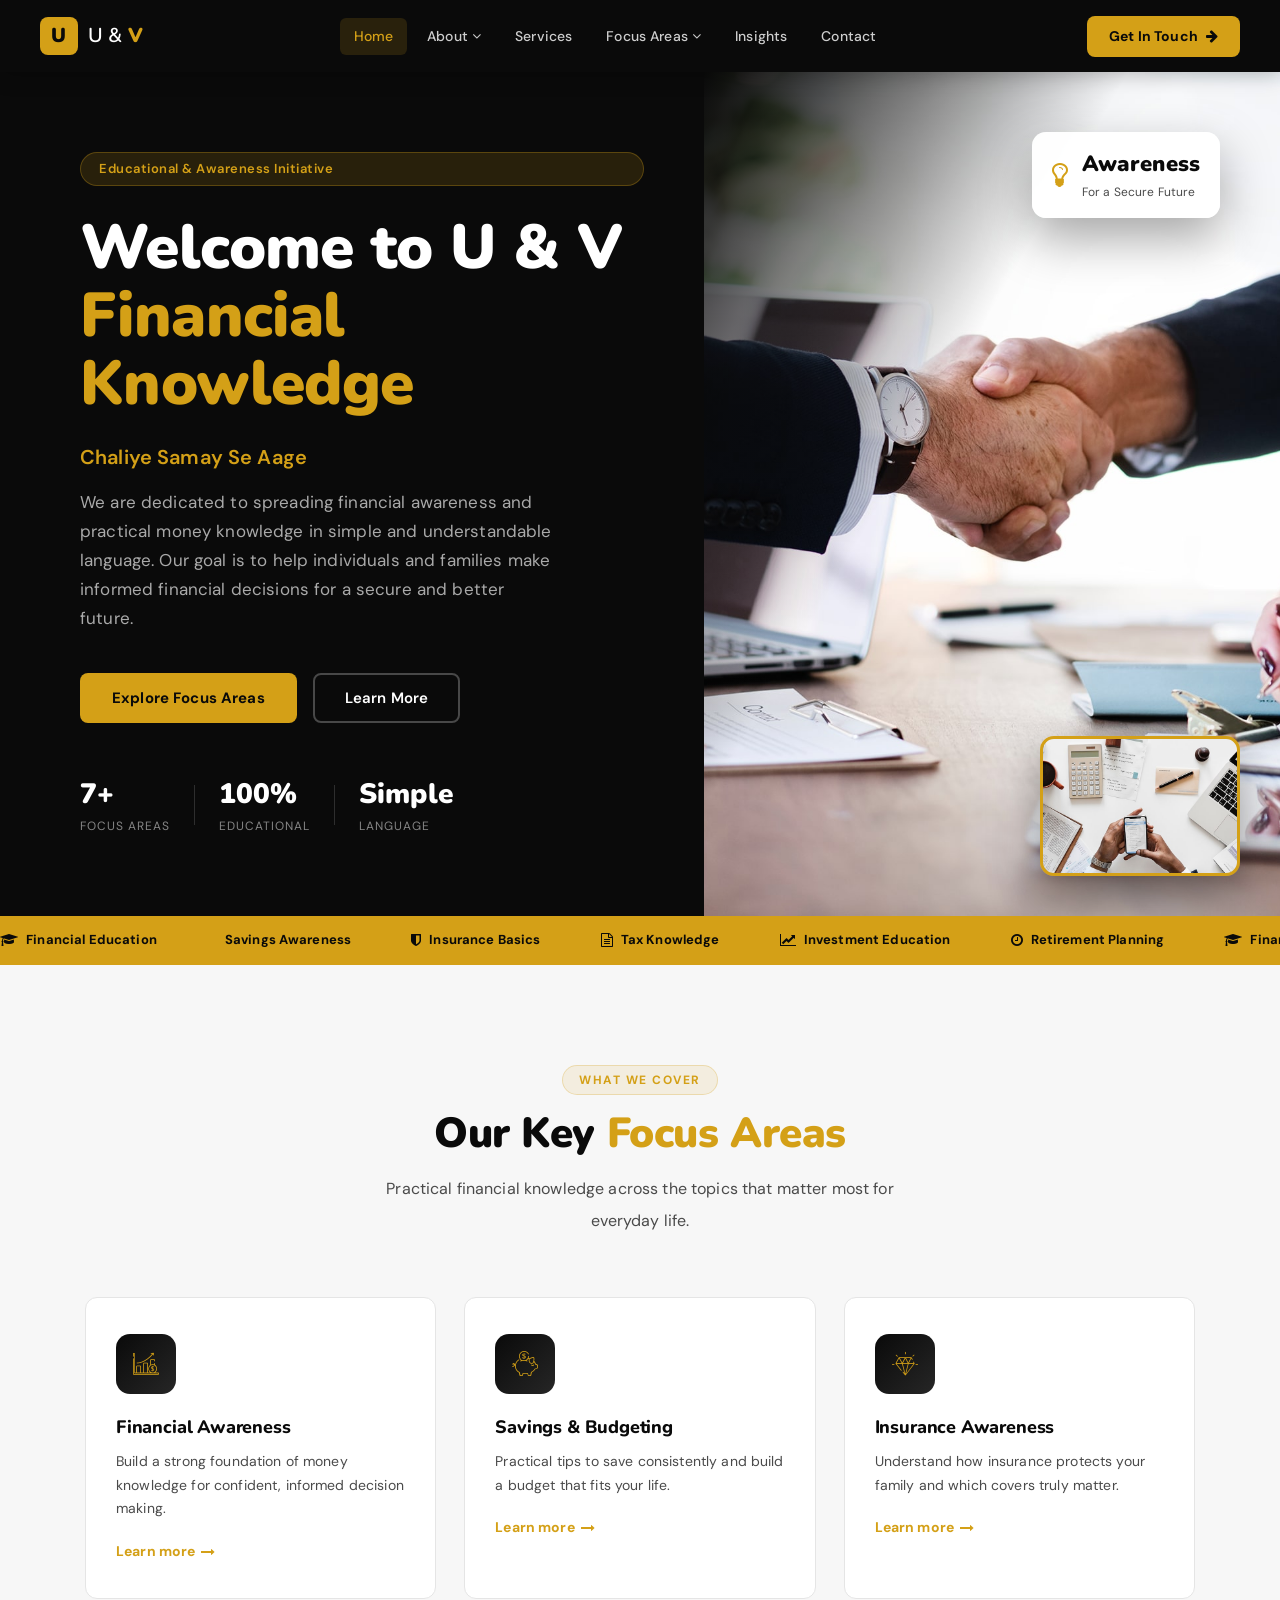
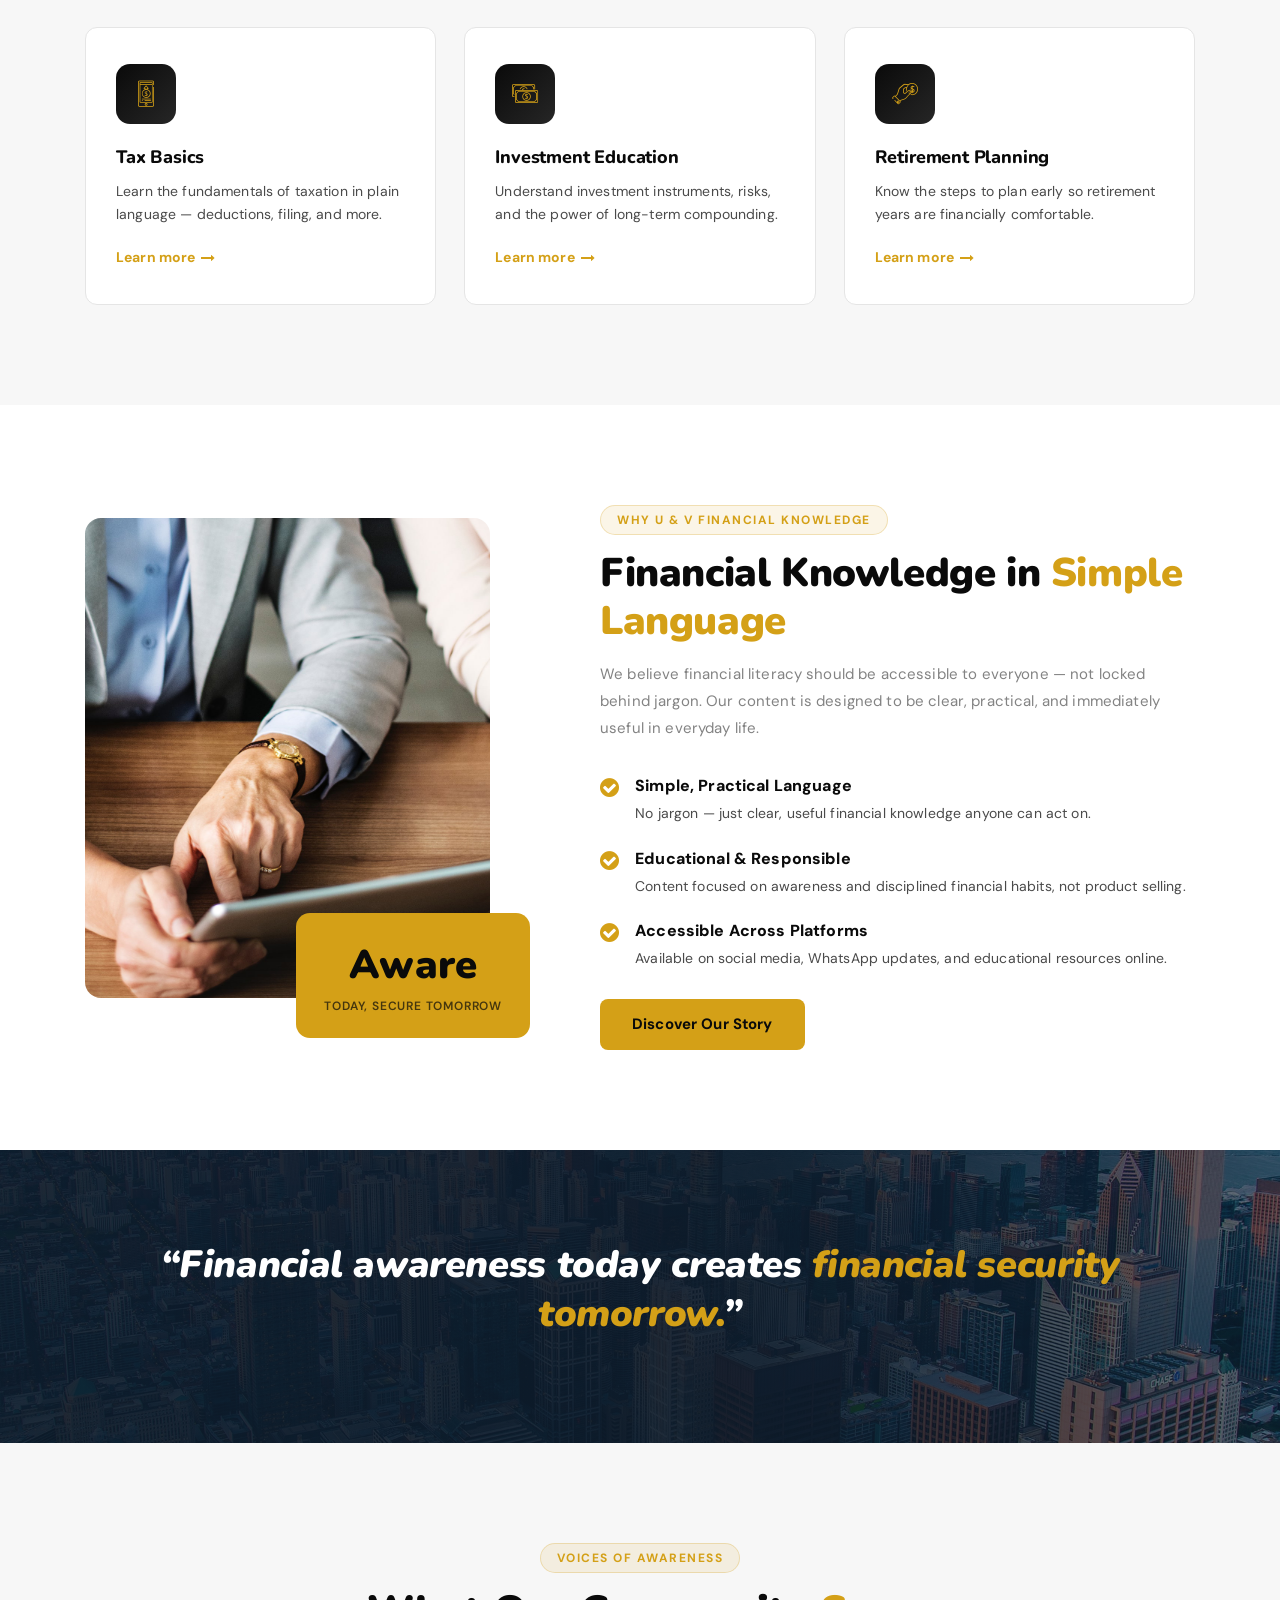
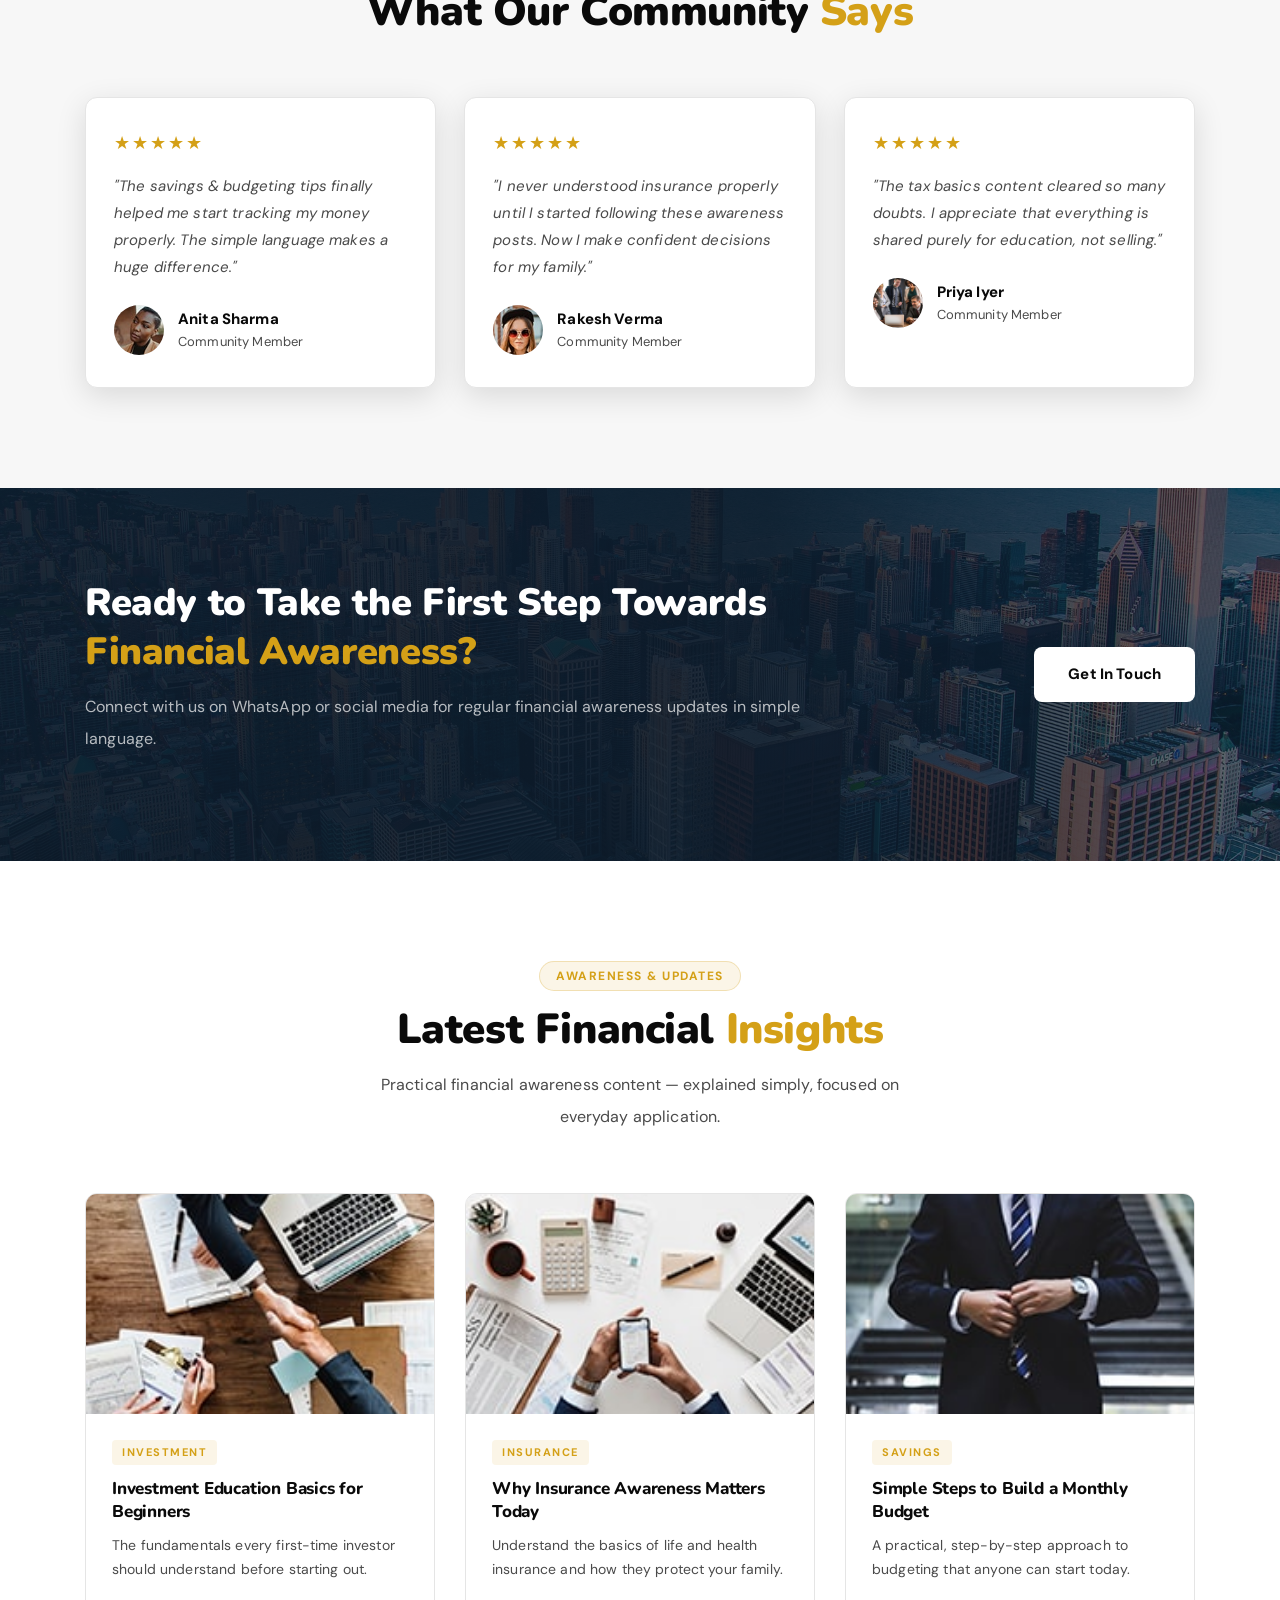
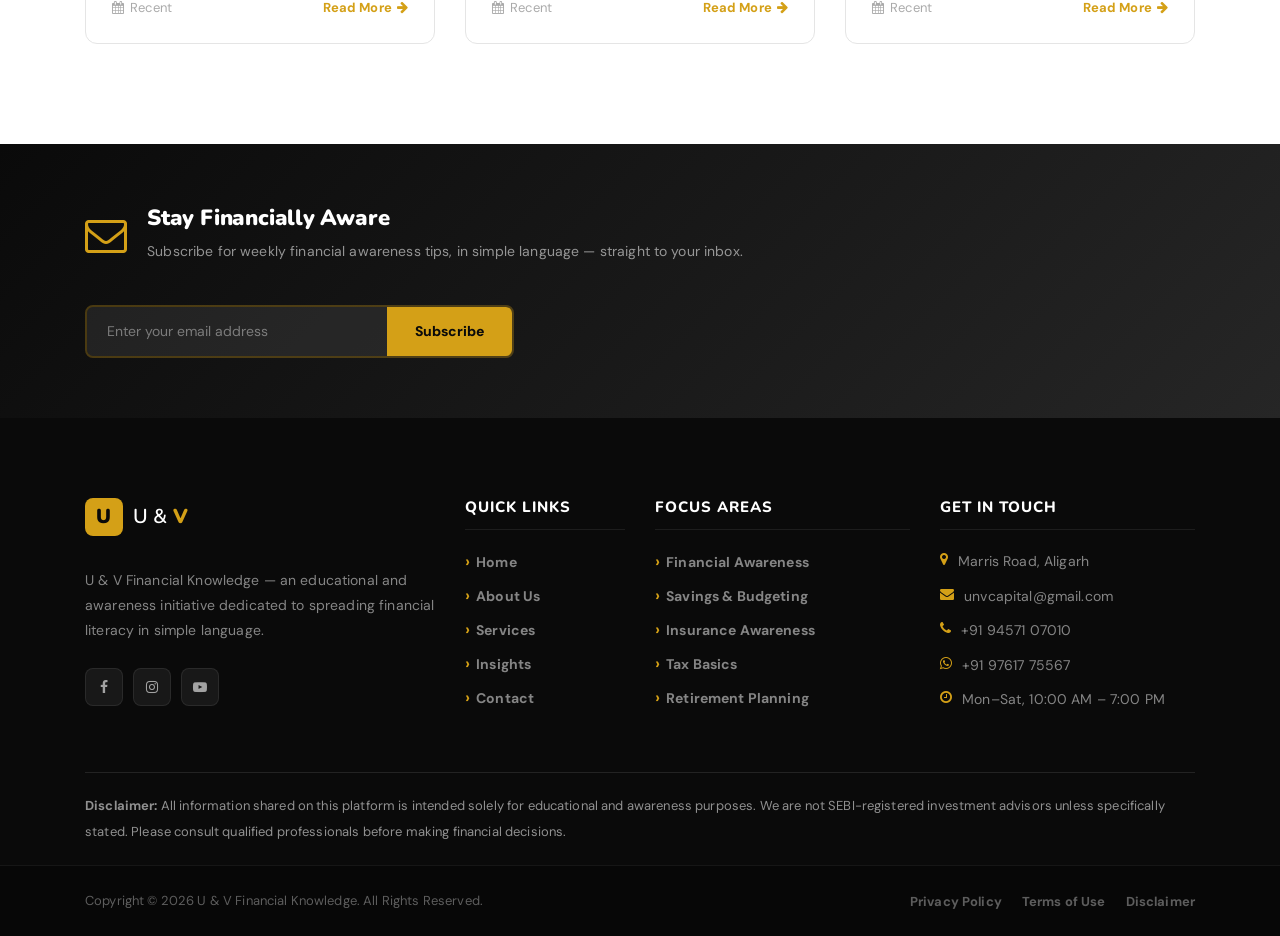
==== index.html @ a1ac702e "change by manish" ====
<!DOCTYPE html>
<html lang="en">
<head>
    <meta charset="UTF-8">
    <meta name="description" content="U & V Financial Knowledge - Spreading financial awareness and practical money knowledge in simple language.">
    <meta http-equiv="X-UA-Compatible" content="IE=edge">
    <meta name="viewport" content="width=device-width, initial-scale=1, shrink-to-fit=no">
    <title>Financial Awareness for Everyone - U &amp; V Financial Knowledge</title>
    <link rel="icon" href="vaultedge/img/core-img/favicon.ico">
    <link rel="stylesheet" href="vaultedge/style.css">
    <link rel="stylesheet" href="vaultedge/css/custom-override.css">
</head>
<body>
    <!-- Preloader -->
    <div class="preloader d-flex align-items-center justify-content-center">
        <div class="lds-ellipsis"><div></div><div></div><div></div><div></div></div>
    </div>

    <!-- ===== NAVBAR ===== -->
    <header class="ve-header" id="ve-sticky">
        <div class="container-fluid ve-nav-wrap">
            <div class="ve-logo">
                <a href="index.html">
                    <span class="ve-logo-icon">U</span>
                    <span class="ve-logo-text">U &amp; <strong>V</strong></span>
                </a>
            </div>
            <nav class="ve-nav">
                <ul>
                    <li><a href="index.html" class="active">Home</a></li>
                    <li class="has-drop">
                        <a href="about.html">About <i class="fa fa-angle-down"></i></a>
                        <ul class="ve-dropdown">
                            <li><a href="about.html">About Us</a></li>
                            <li><a href="services.html">Our Services</a></li>
                            <li><a href="elements.html">UI Elements</a></li>
                        </ul>
                    </li>
                    <li><a href="services.html">Services</a></li>
                    <li class="has-drop">
                        <a href="#">Focus Areas <i class="fa fa-angle-down"></i></a>
                        <ul class="ve-dropdown">
                            <li><a href="#">Savings &amp; Budgeting</a></li>
                            <li><a href="#">Insurance Awareness</a></li>
                            <li><a href="#">Tax Basics</a></li>
                            <li><a href="#">Investment Education</a></li>
                        </ul>
                    </li>
                    <li><a href="insights.html">Insights</a></li>
                    <li><a href="contact.html">Contact</a></li>
                </ul>
            </nav>
            <div class="ve-nav-cta">
                <a href="contact.html" class="ve-cta-btn">Get In Touch <i class="fa fa-arrow-right"></i></a>
            </div>
            <button class="ve-toggler" id="ve-toggle">
                <span></span><span></span><span></span>
            </button>
        </div>
        <div class="ve-mobile-menu" id="ve-mobile-menu">
            <ul>
                <li><a href="index.html">Home</a></li>
                <li><a href="about.html">About</a></li>
                <li><a href="services.html">Services</a></li>
                <li><a href="#">Focus Areas</a></li>
                <li><a href="insights.html">Insights</a></li>
                <li><a href="contact.html">Contact</a></li>
            </ul>
        </div>
    </header>

    <!-- ===== HERO ===== -->
    <section class="ve-hero">
        <div class="ve-hero-left">
            <span class="ve-hero-badge">Educational &amp; Awareness Initiative</span>
            <h1>Welcome to U &amp; V <span class="ve-highlight">Financial Knowledge</span></h1>
            <p style="font-size:20px;font-weight:600;color:var(--ve-gold);margin-bottom:14px;">Chaliye Samay Se Aage</p>
            <p>We are dedicated to spreading financial awareness and practical money knowledge in simple and understandable language. Our goal is to help individuals and families make informed financial decisions for a secure and better future.</p>
            <div class="ve-hero-btns">
                <a href="services.html" class="ve-btn-primary">Explore Focus Areas</a>
                <a href="about.html" class="ve-btn-ghost">Learn More</a>
            </div>
            <div class="ve-hero-stats">
                <div class="ve-stat"><strong>7+</strong><span>Focus Areas</span></div>
                <div class="ve-stat-divider"></div>
                <div class="ve-stat"><strong>100%</strong><span>Educational</span></div>
                <div class="ve-stat-divider"></div>
                <div class="ve-stat"><strong>Simple</strong><span>Language</span></div>
            </div>
        </div>
        <div class="ve-hero-right">
            <div class="ve-hero-img-main bg-img" style="background-image:url(vaultedge/img/bg-img/1.jpg);"></div>
            <div class="ve-hero-img-accent bg-img" style="background-image:url(vaultedge/img/bg-img/3.jpg);"></div>
            <div class="ve-float-card">
                <i class="fa fa-lightbulb-o"></i>
                <div><strong>Awareness</strong><span>For a Secure Future</span></div>
            </div>
        </div>
    </section>

    <!-- ===== TRUST BAR ===== -->
    <div class="ve-trust-bar">
        <div class="ve-trust-inner">
            <span><i class="fa fa-graduation-cap"></i> Financial Education</span>
            <span><i class="fa fa-piggy-bank"></i> Savings Awareness</span>
            <span><i class="fa fa-shield"></i> Insurance Basics</span>
            <span><i class="fa fa-file-text-o"></i> Tax Knowledge</span>
            <span><i class="fa fa-line-chart"></i> Investment Education</span>
            <span><i class="fa fa-clock-o"></i> Retirement Planning</span>
            <span><i class="fa fa-graduation-cap"></i> Financial Education</span>
            <span><i class="fa fa-piggy-bank"></i> Savings Awareness</span>
            <span><i class="fa fa-shield"></i> Insurance Basics</span>
            <span><i class="fa fa-file-text-o"></i> Tax Knowledge</span>
        </div>
    </div>

    <!-- ===== FOCUS AREAS ===== -->
    <section class="ve-section ve-services-section">
        <div class="container">
            <div class="ve-section-header text-center">
                <span class="ve-section-tag">What We Cover</span>
                <h2>Our Key <span>Focus Areas</span></h2>
                <p>Practical financial knowledge across the topics that matter most for everyday life.</p>
            </div>
            <div class="ve-services-grid">
                <div class="ve-service-card wow fadeInUp" data-wow-delay="100ms">
                    <div class="ve-service-icon"><i class="icon-profits"></i></div>
                    <h4>Financial Awareness</h4>
                    <p>Build a strong foundation of money knowledge for confident, informed decision making.</p>
                    <a href="services.html" class="ve-card-link">Learn more <i class="fa fa-long-arrow-right"></i></a>
                </div>
                <div class="ve-service-card wow fadeInUp" data-wow-delay="200ms">
                    <div class="ve-service-icon"><i class="icon-piggy-bank"></i></div>
                    <h4>Savings &amp; Budgeting</h4>
                    <p>Practical tips to save consistently and build a budget that fits your life.</p>
                    <a href="services.html" class="ve-card-link">Learn more <i class="fa fa-long-arrow-right"></i></a>
                </div>
                <div class="ve-service-card wow fadeInUp" data-wow-delay="300ms">
                    <div class="ve-service-icon"><i class="icon-diamond"></i></div>
                    <h4>Insurance Awareness</h4>
                    <p>Understand how insurance protects your family and which covers truly matter.</p>
                    <a href="services.html" class="ve-card-link">Learn more <i class="fa fa-long-arrow-right"></i></a>
                </div>
                <div class="ve-service-card wow fadeInUp" data-wow-delay="400ms">
                    <div class="ve-service-icon"><i class="icon-smartphone-1"></i></div>
                    <h4>Tax Basics</h4>
                    <p>Learn the fundamentals of taxation in plain language &mdash; deductions, filing, and more.</p>
                    <a href="services.html" class="ve-card-link">Learn more <i class="fa fa-long-arrow-right"></i></a>
                </div>
                <div class="ve-service-card wow fadeInUp" data-wow-delay="500ms">
                    <div class="ve-service-icon"><i class="icon-money-1"></i></div>
                    <h4>Investment Education</h4>
                    <p>Understand investment instruments, risks, and the power of long-term compounding.</p>
                    <a href="services.html" class="ve-card-link">Learn more <i class="fa fa-long-arrow-right"></i></a>
                </div>
                <div class="ve-service-card wow fadeInUp" data-wow-delay="600ms">
                    <div class="ve-service-icon"><i class="icon-coin"></i></div>
                    <h4>Retirement Planning</h4>
                    <p>Know the steps to plan early so retirement years are financially comfortable.</p>
                    <a href="services.html" class="ve-card-link">Learn more <i class="fa fa-long-arrow-right"></i></a>
                </div>
            </div>
        </div>
    </section>

    <!-- ===== WHY US ===== -->
    <section class="ve-section ve-whyus-section">
        <div class="container">
            <div class="row align-items-center">
                <div class="col-12 col-lg-5">
                    <div class="ve-whyus-img-wrap wow fadeInLeft" data-wow-delay="100ms">
                        <div class="ve-whyus-img-main bg-img" style="background-image:url(vaultedge/img/bg-img/5.jpg);"></div>
                        <div class="ve-whyus-badge">
                            <strong>Aware</strong>
                            <span>Today, Secure Tomorrow</span>
                        </div>
                    </div>
                </div>
                <div class="col-12 col-lg-7 wow fadeInRight" data-wow-delay="200ms">
                    <div class="ve-whyus-content">
                        <span class="ve-section-tag">Why U &amp; V Financial Knowledge</span>
                        <h2>Financial Knowledge in <span>Simple Language</span></h2>
                        <p>We believe financial literacy should be accessible to everyone &mdash; not locked behind jargon. Our content is designed to be clear, practical, and immediately useful in everyday life.</p>
                        <div class="ve-checklist">
                            <div class="ve-check-item">
                                <i class="fa fa-check-circle"></i>
                                <div><strong>Simple, Practical Language</strong><p>No jargon &mdash; just clear, useful financial knowledge anyone can act on.</p></div>
                            </div>
                            <div class="ve-check-item">
                                <i class="fa fa-check-circle"></i>
                                <div><strong>Educational &amp; Responsible</strong><p>Content focused on awareness and disciplined financial habits, not product selling.</p></div>
                            </div>
                            <div class="ve-check-item">
                                <i class="fa fa-check-circle"></i>
                                <div><strong>Accessible Across Platforms</strong><p>Available on social media, WhatsApp updates, and educational resources online.</p></div>
                            </div>
                        </div>
                        <a href="about.html" class="ve-btn-primary mt-30">Discover Our Story</a>
                    </div>
                </div>
            </div>
        </div>
    </section>

    <!-- ===== QUOTE ===== -->
    <section class="ve-cta-banner bg-img" style="background-image:url(vaultedge/img/bg-img/6.jpg);">
        <div class="ve-cta-overlay"></div>
        <div class="container ve-cta-content">
            <div class="row align-items-center">
                <div class="col-12 text-center">
                    <h2 style="font-style:italic;">&ldquo;Financial awareness today creates <span>financial security tomorrow.</span>&rdquo;</h2>
                </div>
            </div>
        </div>
    </section>

    <!-- ===== TESTIMONIALS / VOICES ===== -->
    <section class="ve-section ve-testimonials-section">
        <div class="container">
            <div class="ve-section-header text-center">
                <span class="ve-section-tag">Voices of Awareness</span>
                <h2>What Our Community <span>Says</span></h2>
            </div>
            <div class="ve-testi-grid">
                <div class="ve-testi-card wow fadeInUp" data-wow-delay="100ms">
                    <div class="ve-testi-stars">&#9733;&#9733;&#9733;&#9733;&#9733;</div>
                    <p>"The savings &amp; budgeting tips finally helped me start tracking my money properly. The simple language makes a huge difference."</p>
                    <div class="ve-testi-author">
                        <div class="ve-testi-avatar bg-img" style="background-image:url(vaultedge/img/bg-img/32.jpg);"></div>
                        <div><strong>Anita Sharma</strong><span>Community Member</span></div>
                    </div>
                </div>
                <div class="ve-testi-card wow fadeInUp" data-wow-delay="250ms">
                    <div class="ve-testi-stars">&#9733;&#9733;&#9733;&#9733;&#9733;</div>
                    <p>"I never understood insurance properly until I started following these awareness posts. Now I make confident decisions for my family."</p>
                    <div class="ve-testi-author">
                        <div class="ve-testi-avatar bg-img" style="background-image:url(vaultedge/img/bg-img/33.jpg);"></div>
                        <div><strong>Rakesh Verma</strong><span>Community Member</span></div>
                    </div>
                </div>
                <div class="ve-testi-card wow fadeInUp" data-wow-delay="400ms">
                    <div class="ve-testi-stars">&#9733;&#9733;&#9733;&#9733;&#9733;</div>
                    <p>"The tax basics content cleared so many doubts. I appreciate that everything is shared purely for education, not selling."</p>
                    <div class="ve-testi-author">
                        <div class="ve-testi-avatar bg-img" style="background-image:url(vaultedge/img/bg-img/14.jpg);"></div>
                        <div><strong>Priya Iyer</strong><span>Community Member</span></div>
                    </div>
                </div>
            </div>
        </div>
    </section>

    <!-- ===== CTA BANNER ===== -->
    <section class="ve-cta-banner bg-img" style="background-image:url(vaultedge/img/bg-img/6.jpg);">
        <div class="ve-cta-overlay"></div>
        <div class="container ve-cta-content">
            <div class="row align-items-center">
                <div class="col-12 col-lg-8">
                    <h2>Ready to Take the First Step Towards <span>Financial Awareness?</span></h2>
                    <p>Connect with us on WhatsApp or social media for regular financial awareness updates in simple language.</p>
                </div>
                <div class="col-12 col-lg-4 text-lg-right">
                    <a href="contact.html" class="ve-btn-white">Get In Touch</a>
                </div>
            </div>
        </div>
    </section>

    <!-- ===== LATEST INSIGHTS ===== -->
    <section class="ve-section ve-insights-section">
        <div class="container">
            <div class="ve-section-header text-center">
                <span class="ve-section-tag">Awareness &amp; Updates</span>
                <h2>Latest Financial <span>Insights</span></h2>
                <p>Practical financial awareness content &mdash; explained simply, focused on everyday application.</p>
            </div>
            <div class="row">
                <div class="col-12 col-md-4 wow fadeInUp" data-wow-delay="100ms">
                    <div class="ve-insight-card">
                        <div class="ve-insight-img bg-img" style="background-image:url(vaultedge/img/bg-img/10.jpg);"></div>
                        <div class="ve-insight-body">
                            <span class="ve-insight-cat">Investment</span>
                            <h5><a href="post.html">Investment Education Basics for Beginners</a></h5>
                            <p>The fundamentals every first-time investor should understand before starting out.</p>
                            <div class="ve-insight-meta">
                                <span><i class="fa fa-calendar"></i> Recent</span>
                                <a href="post.html">Read More <i class="fa fa-arrow-right"></i></a>
                            </div>
                        </div>
                    </div>
                </div>
                <div class="col-12 col-md-4 wow fadeInUp" data-wow-delay="250ms">
                    <div class="ve-insight-card">
                        <div class="ve-insight-img bg-img" style="background-image:url(vaultedge/img/bg-img/11.jpg);"></div>
                        <div class="ve-insight-body">
                            <span class="ve-insight-cat">Insurance</span>
                            <h5><a href="post.html">Why Insurance Awareness Matters Today</a></h5>
                            <p>Understand the basics of life and health insurance and how they protect your family.</p>
                            <div class="ve-insight-meta">
                                <span><i class="fa fa-calendar"></i> Recent</span>
                                <a href="post.html">Read More <i class="fa fa-arrow-right"></i></a>
                            </div>
                        </div>
                    </div>
                </div>
                <div class="col-12 col-md-4 wow fadeInUp" data-wow-delay="400ms">
                    <div class="ve-insight-card">
                        <div class="ve-insight-img bg-img" style="background-image:url(vaultedge/img/bg-img/12.jpg);"></div>
                        <div class="ve-insight-body">
                            <span class="ve-insight-cat">Savings</span>
                            <h5><a href="post.html">Simple Steps to Build a Monthly Budget</a></h5>
                            <p>A practical, step-by-step approach to budgeting that anyone can start today.</p>
                            <div class="ve-insight-meta">
                                <span><i class="fa fa-calendar"></i> Recent</span>
                                <a href="post.html">Read More <i class="fa fa-arrow-right"></i></a>
                            </div>
                        </div>
                    </div>
                </div>
            </div>
        </div>
    </section>

    <!-- ===== NEWSLETTER ===== -->
    <section class="ve-newsletter-section">
        <div class="container">
            <div class="ve-newsletter-wrap">
                <div class="ve-nl-left">
                    <i class="fa fa-envelope-o"></i>
                    <div>
                        <h3>Stay Financially Aware</h3>
                        <p>Subscribe for weekly financial awareness tips, in simple language &mdash; straight to your inbox.</p>
                    </div>
                </div>
                <div class="ve-nl-right">
                    <form class="ve-nl-form" action="#" method="post">
                        <input type="email" placeholder="Enter your email address" required>
                        <button type="submit">Subscribe</button>
                    </form>
                </div>
            </div>
        </div>
    </section>

    <!-- ===== FOOTER ===== -->
    <footer class="ve-footer">
        <div class="container">
            <div class="row">
                <div class="col-12 col-sm-6 col-lg-4 mb-50">
                    <div class="ve-footer-brand">
                        <a href="index.html" class="ve-footer-logo">
                            <span class="ve-logo-icon">U</span>
                            <span class="ve-logo-text">U &amp; <strong>V</strong></span>
                        </a>
                        <p>U &amp; V Financial Knowledge &mdash; an educational and awareness initiative dedicated to spreading financial literacy in simple language.</p>
                        <div class="ve-social">
                            <a href="#"><i class="fa fa-facebook"></i></a>
                            <a href="#"><i class="fa fa-instagram"></i></a>
                            <a href="#"><i class="fa fa-youtube-play"></i></a>
                        </div>
                    </div>
                </div>
                <div class="col-12 col-sm-6 col-lg-2 mb-50">
                    <h5 class="ve-footer-title">Quick Links</h5>
                    <ul class="ve-footer-links">
                        <li><a href="index.html">Home</a></li>
                        <li><a href="about.html">About Us</a></li>
                        <li><a href="services.html">Services</a></li>
                        <li><a href="insights.html">Insights</a></li>
                        <li><a href="contact.html">Contact</a></li>
                    </ul>
                </div>
                <div class="col-12 col-sm-6 col-lg-3 mb-50">
                    <h5 class="ve-footer-title">Focus Areas</h5>
                    <ul class="ve-footer-links">
                        <li><a href="#">Financial Awareness</a></li>
                        <li><a href="#">Savings &amp; Budgeting</a></li>
                        <li><a href="#">Insurance Awareness</a></li>
                        <li><a href="#">Tax Basics</a></li>
                        <li><a href="#">Retirement Planning</a></li>
                    </ul>
                </div>
                <div class="col-12 col-sm-6 col-lg-3 mb-50">
                    <h5 class="ve-footer-title">Get In Touch</h5>
                    <ul class="ve-footer-contact">
                        <li><i class="fa fa-map-marker"></i> Marris Road, Aligarh</li>
                        <li><i class="fa fa-envelope"></i> unvcapital@gmail.com</li>
                        <li><i class="fa fa-phone"></i> +91 94571 07010</li>
                        <li><i class="fa fa-whatsapp"></i> +91 97617 75567</li>
                        <li><i class="fa fa-clock-o"></i> Mon&ndash;Sat, 10:00 AM &ndash; 7:00 PM</li>
                    </ul>
                </div>
            </div>
            <div class="row">
                <div class="col-12">
                    <p style="font-size:13px;color:rgba(255,255,255,0.55);border-top:1px solid rgba(255,255,255,0.1);padding-top:20px;margin-bottom:0;">
                        <strong>Disclaimer:</strong> All information shared on this platform is intended solely for educational and awareness purposes. We are not SEBI-registered investment advisors unless specifically stated. Please consult qualified professionals before making financial decisions.
                    </p>
                </div>
            </div>
        </div>
        <div class="ve-footer-bottom">
            <div class="container">
                <div class="ve-footer-bottom-inner">
                    <p>Copyright &copy; 2026 U &amp; V Financial Knowledge. All Rights Reserved.</p>
                    <ul>
                        <li><a href="#">Privacy Policy</a></li>
                        <li><a href="#">Terms of Use</a></li>
                        <li><a href="#">Disclaimer</a></li>
                    </ul>
                </div>
            </div>
        </div>
    </footer>

    <script src="vaultedge/js/jquery/jquery-2.2.4.min.js"></script>
    <script src="vaultedge/js/bootstrap/popper.min.js"></script>
    <script src="vaultedge/js/bootstrap/bootstrap.min.js"></script>
    <script src="vaultedge/js/plugins/plugins.js"></script>
    <script src="vaultedge/js/active.js"></script>
    <script src="vaultedge/js/vaultedge.js"></script>
</body>
</html>
---- vaultedge/style.css ----
/* [Core Stylesheet - 1.0] */
/* :: 1.0 Import Fonts */
@import url("https://fonts.googleapis.com/css2?family=Raleway:wght@300;400;500;600;700&family=Source+Sans+3:wght@300;400;600;700&display=swap");
/* :: 2.0 Import All CSS */
@import url(css/bootstrap.min.css);
@import url(css/classy-nav.css);
@import url(css/owl.carousel.min.css);
@import url(css/animate.css);
@import url(css/font-awesome.min.css);
@import url(css/credit-icon.css);
/* :: 3.0 Base CSS */
* {
  margin: 0;
  padding: 0; }

body {
  font-family: "Source Sans 3", sans-serif;
  font-size: 14px; }

h1,
h2,
h3,
h4,
h5,
h6 {
  font-family: "Raleway", sans-serif;
  color: #000000;
  line-height: 1.3;
  font-weight: 700; }

p {
  color: #838383;
  font-size: 15px;
  line-height: 2;
  font-weight: 400; }

a,
a:hover,
a:focus {
  -webkit-transition-duration: 500ms;
  transition-duration: 500ms;
  text-decoration: none;
  outline: 0 solid transparent;
  color: #000000;
  font-weight: 700;
  font-size: 16px; }

ul,
ol {
  margin: 0; }
  ul li,
  ol li {
    list-style: none; }

img {
  height: auto;
  max-width: 100%; }

/* :: 3.1.0 Spacing */
.mt-15 {
  margin-top: 15px !important; }

.mt-30 {
  margin-top: 30px !important; }

.mt-50 {
  margin-top: 50px !important; }

.mt-70 {
  margin-top: 70px !important; }

.mt-100 {
  margin-top: 100px !important; }

.mb-15 {
  margin-bottom: 15px !important; }

.mb-30 {
  margin-bottom: 30px !important; }

.mb-50 {
  margin-bottom: 50px !important; }

.mb-70 {
  margin-bottom: 70px !important; }

.mb-100 {
  margin-bottom: 100px !important; }

.ml-15 {
  margin-left: 15px !important; }

.ml-30 {
  margin-left: 30px !important; }

.ml-50 {
  margin-left: 50px !important; }

.mr-15 {
  margin-right: 15px !important; }

.mr-30 {
  margin-right: 30px !important; }

.mr-50 {
  margin-right: 50px !important; }

/* :: 3.2.0 Height */
.height-400 {
  height: 400px !important; }

.height-500 {
  height: 500px !important; }

.height-600 {
  height: 600px !important; }

.height-700 {
  height: 700px !important; }

.height-800 {
  height: 800px !important; }

/* :: 3.3.0 Section Padding */
.section-padding-100 {
  padding-top: 100px;
  padding-bottom: 100px; }

.section-padding-100-0 {
  padding-top: 100px;
  padding-bottom: 0; }

.section-padding-0-100 {
  padding-top: 0;
  padding-bottom: 100px; }

.section-padding-100-70 {
  padding-top: 100px;
  padding-bottom: 70px; }

/* :: 3.4.0 Preloader */
.preloader {
  background-color: #1b3a6b;
  width: 100%;
  height: 100%;
  position: fixed;
  top: 0;
  left: 0;
  right: 0;
  z-index: 99999; }
  .preloader .lds-ellipsis {
    display: inline-block;
    position: relative;
    width: 64px;
    height: 64px; }
    .preloader .lds-ellipsis div {
      position: absolute;
      top: 27px;
      width: 11px;
      height: 11px;
      border-radius: 50%;
      background: #0e9c7f;
      animation-timing-function: cubic-bezier(0, 1, 1, 0); }
      .preloader .lds-ellipsis div:nth-child(1) {
        left: 6px;
        -webkit-animation: lds-ellipsis1 0.6s infinite;
        animation: lds-ellipsis1 0.6s infinite; }
      .preloader .lds-ellipsis div:nth-child(2) {
        left: 6px;
        -webkit-animation: lds-ellipsis2 0.6s infinite;
        animation: lds-ellipsis2 0.6s infinite; }
      .preloader .lds-ellipsis div:nth-child(3) {
        left: 26px;
        -webkit-animation: lds-ellipsis2 0.6s infinite;
        animation: lds-ellipsis2 0.6s infinite; }
      .preloader .lds-ellipsis div:nth-child(4) {
        left: 45px;
        -webkit-animation: lds-ellipsis3 0.6s infinite;
        animation: lds-ellipsis3 0.6s infinite; }

@-webkit-keyframes lds-ellipsis1 {
  0% {
    -webkit-transform: scale(0);
    transform: scale(0); }
  100% {
    -webkit-transform: scale(1);
    transform: scale(1); } }
@keyframes lds-ellipsis1 {
  0% {
    -webkit-transform: scale(0);
    transform: scale(0); }
  100% {
    -webkit-transform: scale(1);
    transform: scale(1); } }
@-webkit-keyframes lds-ellipsis3 {
  0% {
    -webkit-transform: scale(1);
    transform: scale(1); }
  100% {
    -webkit-transform: scale(0);
    transform: scale(0); } }
@keyframes lds-ellipsis3 {
  0% {
    -webkit-transform: scale(1);
    transform: scale(1); }
  100% {
    -webkit-transform: scale(0);
    transform: scale(0); } }
@-webkit-keyframes lds-ellipsis2 {
  0% {
    -webkit-transform: translate(0, 0);
    transform: translate(0, 0); }
  100% {
    -webkit-transform: translate(19px, 0);
    transform: translate(19px, 0); } }
@keyframes lds-ellipsis2 {
  0% {
    -webkit-transform: translate(0, 0);
    transform: translate(0, 0); }
  100% {
    -webkit-transform: translate(19px, 0);
    transform: translate(19px, 0); } }
/* :: 3.5.0 Miscellaneous */
.jarallax {
  position: relative;
  z-index: 0; }

.jarallax > .jarallax-img {
  position: absolute;
  object-fit: cover;
  font-family: 'object-fit: cover;';
  top: 0;
  left: 0;
  width: 100%;
  height: 100%;
  z-index: -1; }

.section-heading {
  position: relative;
  z-index: 1;
  margin-bottom: 30px; }
  .section-heading .line {
    width: 25px;
    height: 5px;
    border-radius: 3px;
    background-color: #0e9c7f;
    margin-bottom: 20px; }
  .section-heading p {
    font-size: 12px;
    margin-bottom: 0;
    letter-spacing: 2px;
    color: #a5a5a5;
    text-transform: uppercase; }
  .section-heading h2 {
    font-size: 36px;
    color: #212121;
    font-weight: 700;
    margin-bottom: 0; }
    @media only screen and (min-width: 992px) and (max-width: 1199px) {
      .section-heading h2 {
        font-size: 28px; } }
    @media only screen and (min-width: 768px) and (max-width: 991px) {
      .section-heading h2 {
        font-size: 24px; } }
    @media only screen and (max-width: 767px) {
      .section-heading h2 {
        font-size: 24px; } }
  .section-heading.white .line {
    background-color: #ffffff; }
  .section-heading.white p,
  .section-heading.white h2 {
    color: #ffffff; }
  .section-heading.text-center .line {
    margin-left: auto;
    margin-right: auto; }

.box-shadow {
  position: relative;
  z-index: 1; }
  .box-shadow:hover {
    box-shadow: 0 0 24px rgba(0, 0, 0, 0.2); }

.tooltip-inner {
  background-color: #0e9c7f;
  box-shadow: 0 0 24px rgba(0, 0, 0, 0.2); }

.tooltip .arrow::before {
  border-bottom-color: #0e9c7f; }

.bg-img {
  background-position: center center;
  background-size: cover;
  background-repeat: no-repeat; }

.bg-white {
  background-color: #ffffff !important; }

.bg-dark {
  background-color: #000000 !important; }

.bg-transparent {
  background-color: transparent !important; }

.bg-gray {
  background-color: #f5f7fa; }

.font-bold {
  font-weight: 700; }

.font-light {
  font-weight: 300; }

.bg-overlay {
  position: relative;
  z-index: 2;
  background-position: center center;
  background-size: cover; }
  .bg-overlay::after {
    background-color: rgba(0, 0, 0, 0.61);
    position: absolute;
    z-index: -1;
    top: 0;
    left: 0;
    width: 100%;
    height: 100%;
    content: ""; }

.bg-fixed {
  background-attachment: fixed !important; }

/* :: 3.6.0 ScrollUp */
#scrollUp {
  background-color: #1b3a6b;
  border-radius: 5px 0 0 5px;
  bottom: 70px;
  color: #ffffff;
  font-size: 10px;
  padding: 12px 0;
  height: 60px;
  line-height: 1.5;
  right: 0;
  text-align: center;
  width: 35px;
  -webkit-transition-duration: 500ms;
  transition-duration: 500ms;
  font-weight: 700;
  box-shadow: 0 1px 5px 2px rgba(0, 0, 0, 0.15);
  text-transform: uppercase; }
  #scrollUp i {
    font-size: 18px;
    display: block; }
  #scrollUp:hover {
    background-color: #0e9c7f;
    color: #ffffff; }

/* :: 3.7.0 Credit Button */
.credit-btn {
  -webkit-transition-duration: 500ms;
  transition-duration: 500ms;
  background-color: #0e9c7f;
  position: relative;
  z-index: 1;
  display: inline-block;
  min-width: 175px;
  height: 48px;
  color: #ffffff;
  border-radius: 5px;
  padding: 0 30px;
  font-size: 14px;
  line-height: 48px;
  font-weight: 700;
  text-transform: uppercase; }
  .credit-btn:hover, .credit-btn:focus {
    font-size: 14px;
    font-weight: 700;
    background-color: #1b3a6b;
    color: #ffffff; }
  .credit-btn.btn-2 {
    background-color: #1b3a6b;
    color: #ffffff; }
    .credit-btn.btn-2:hover, .credit-btn.btn-2:focus {
      background-color: #0e9c7f;
      color: #ffffff; }
  .credit-btn.btn-3 {
    background-color: transparent;
    color: #1b3a6b;
    border: 2px solid #1b3a6b;
    line-height: 44px; }
    .credit-btn.btn-3:hover, .credit-btn.btn-3:focus {
      border: 2px solid #1b3a6b;
      background-color: #1b3a6b;
      color: #ffffff; }

/* :: 4.0 Header Area CSS */
.header-area {
  position: relative;
  z-index: 1000;
  width: 100%; }
  .header-area .top-header-area {
    position: relative;
    z-index: 1;
    width: 100%;
    height: 80px;
    background-color: #eef1f7; }
    .header-area .top-header-area .top-contact-info {
      position: relative;
      z-index: 1; }
      .header-area .top-header-area .top-contact-info a {
        display: inline-block;
        color: #838383;
        font-size: 14px;
        margin-bottom: 0;
        display: -webkit-box;
        display: -ms-flexbox;
        display: flex;
        -webkit-box-align: center;
        -ms-flex-align: center;
        -ms-grid-row-align: center;
        align-items: center;
        font-weight: 600; }
        .header-area .top-header-area .top-contact-info a img {
          margin-right: 10px; }
        @media only screen and (max-width: 767px) {
          .header-area .top-header-area .top-contact-info a span {
            display: none; } }
        .header-area .top-header-area .top-contact-info a:first-child {
          margin-right: 30px; }
        .header-area .top-header-area .top-contact-info a:hover, .header-area .top-header-area .top-contact-info a:focus {
          color: #1b3a6b; }
        @media only screen and (min-width: 768px) and (max-width: 991px) {
          .header-area .top-header-area .top-contact-info a {
            font-size: 13px; } }
  .header-area .credit-main-menu {
    position: relative;
    width: 100%;
    z-index: 1;
    background-color: #0e9c7f; }
    .header-area .credit-main-menu::after {
      width: 50%;
      height: 100%;
      background-color: #1b3a6b;
      position: absolute;
      top: 0;
      left: 0;
      content: '';
      z-index: 1; }
    .header-area .credit-main-menu .classy-nav-container {
      background-color: transparent; }
    .header-area .credit-main-menu .classy-navbar {
      height: 85px;
      padding: 0;
      background-color: #1b3a6b; }
      @media only screen and (max-width: 767px) {
        .header-area .credit-main-menu .classy-navbar {
          height: 70px; } }
      .header-area .credit-main-menu .classy-navbar .classynav ul li a {
        font-weight: 600;
        text-transform: capitalize;
        font-size: 15px;
        padding: 0 15px;
        color: #ffffff; }
        .header-area .credit-main-menu .classy-navbar .classynav ul li a:hover, .header-area .credit-main-menu .classy-navbar .classynav ul li a:focus {
          color: #0e9c7f; }
        @media only screen and (min-width: 992px) and (max-width: 1199px) {
          .header-area .credit-main-menu .classy-navbar .classynav ul li a {
            font-size: 14px; } }
        @media only screen and (min-width: 768px) and (max-width: 991px) {
          .header-area .credit-main-menu .classy-navbar .classynav ul li a {
            color: #1b3a6b; } }
        @media only screen and (max-width: 767px) {
          .header-area .credit-main-menu .classy-navbar .classynav ul li a {
            color: #1b3a6b; } }
      .header-area .credit-main-menu .classy-navbar .classynav > ul > li:first-child a {
        padding-left: 0; }
        @media only screen and (min-width: 768px) and (max-width: 991px) {
          .header-area .credit-main-menu .classy-navbar .classynav > ul > li:first-child a {
            padding-left: 15px; } }
        @media only screen and (max-width: 767px) {
          .header-area .credit-main-menu .classy-navbar .classynav > ul > li:first-child a {
            padding-left: 15px; } }
      .header-area .credit-main-menu .classy-navbar .classynav ul li.megamenu-item > a::after,
      .header-area .credit-main-menu .classy-navbar .classynav ul li.has-down > a::after {
        color: #ffffff; }
        @media only screen and (min-width: 768px) and (max-width: 991px) {
          .header-area .credit-main-menu .classy-navbar .classynav ul li.megamenu-item > a::after,
          .header-area .credit-main-menu .classy-navbar .classynav ul li.has-down > a::after {
            color: #1b3a6b; } }
        @media only screen and (max-width: 767px) {
          .header-area .credit-main-menu .classy-navbar .classynav ul li.megamenu-item > a::after,
          .header-area .credit-main-menu .classy-navbar .classynav ul li.has-down > a::after {
            color: #1b3a6b; } }
      .header-area .credit-main-menu .classy-navbar .classynav ul li ul li a {
        color: #1b3a6b;
        font-size: 14px; }
      .header-area .credit-main-menu .classy-navbar .contact {
        position: relative;
        z-index: 1;
        padding-left: 50px;
        height: 100%;
        overflow-y: hidden;
        overflow-x: hidden; }
        .header-area .credit-main-menu .classy-navbar .contact::before {
          width: 100%;
          height: 200%;
          content: '';
          position: absolute;
          top: 42%;
          left: 0;
          z-index: -1;
          background-color: #0e9c7f;
          -webkit-transform: rotate(30deg);
          transform: rotate(30deg); }
        .header-area .credit-main-menu .classy-navbar .contact::after {
          width: 1000%;
          height: 100%;
          content: '';
          position: absolute;
          top: 0;
          left: 62px;
          z-index: -1;
          background-color: #0e9c7f; }
        .header-area .credit-main-menu .classy-navbar .contact a {
          display: inline-block;
          font-size: 24px;
          color: #1b3a6b;
          font-weight: 700;
          line-height: 85px; }
          .header-area .credit-main-menu .classy-navbar .contact a:hover {
            color: #ffffff; }
          @media only screen and (min-width: 992px) and (max-width: 1199px) {
            .header-area .credit-main-menu .classy-navbar .contact a {
              font-size: 20px; } }
          @media only screen and (min-width: 768px) and (max-width: 991px) {
            .header-area .credit-main-menu .classy-navbar .contact a {
              font-size: 18px; } }
          @media only screen and (max-width: 767px) {
            .header-area .credit-main-menu .classy-navbar .contact a {
              font-size: 14px;
              line-height: 70px; } }
  .header-area .is-sticky .credit-main-menu {
    box-shadow: 0 7px 40px 0 rgba(0, 0, 0, 0.3); }

/* :: 5.0 Hero Area CSS */
.hero-area {
  position: relative;
  z-index: 1; }
  .hero-area .owl-dots {
    display: -webkit-box;
    display: -ms-flexbox;
    display: flex;
    -webkit-box-pack: center;
    -ms-flex-pack: center;
    justify-content: center;
    position: absolute;
    width: 100%;
    z-index: 100;
    bottom: 30px;
    left: 0;
    right: 0; }
    .hero-area .owl-dots .owl-dot {
      width: 8px;
      height: 8px;
      background-color: #d2d2d2;
      border-radius: 50%;
      margin: 0 6px; }
      .hero-area .owl-dots .owl-dot.active {
        background-color: #0e9c7f; }
  .hero-area .owl-prev,
  .hero-area .owl-next {
    position: absolute;
    width: 46px;
    height: 46px;
    border-radius: 50%;
    top: 50%;
    margin-top: -23px;
    font-size: 18px;
    color: #ffffff;
    background-color: #1b3a6b;
    left: 20px;
    text-align: center;
    -webkit-transition-duration: 500ms;
    transition-duration: 500ms;
    line-height: 46px;
    opacity: 0;
    visibility: hidden; }
    @media only screen and (max-width: 767px) {
      .hero-area .owl-prev,
      .hero-area .owl-next {
        left: 10px; } }
    .hero-area .owl-prev:hover,
    .hero-area .owl-next:hover {
      background-color: #0e9c7f;
      color: #ffffff; }
  .hero-area .owl-next {
    left: auto;
    right: 20px; }
    @media only screen and (max-width: 767px) {
      .hero-area .owl-next {
        right: 10px; } }
  .hero-area:hover .owl-next,
  .hero-area:hover .owl-prev {
    opacity: 1;
    visibility: visible; }

.single-slide {
  position: relative;
  z-index: 99;
  width: 100%;
  height: 760px;
  background-color: #ffffff;
  overflow: hidden; }
  @media only screen and (min-width: 992px) and (max-width: 1199px) {
    .single-slide {
      height: 600px; } }
  @media only screen and (min-width: 768px) and (max-width: 991px) {
    .single-slide {
      height: 600px; } }
  @media only screen and (max-width: 767px) {
    .single-slide {
      height: 600px; } }
  .single-slide .slide-bg-img {
    position: absolute;
    width: 100%;
    height: 100%;
    z-index: -12;
    top: 0;
    left: 0;
    right: 0;
    bottom: 0;
    -webkit-animation: slide-bg linear 10000ms infinite;
    animation: slide-bg linear 10000ms infinite; }
  .single-slide .slide-du-indicator {
    position: absolute;
    z-index: 10;
    width: 0;
    height: 2px;
    background-color: #0e9c7f;
    left: 0;
    bottom: 0;
    -webkit-animation: slide-du-indicator linear 10000ms infinite;
    animation: slide-du-indicator linear 10000ms infinite; }
  .single-slide .welcome-text {
    position: relative;
    z-index: 1; }
    .single-slide .welcome-text h6 {
      font-size: 18px;
      font-weight: 400;
      color: #ffffff;
      margin-bottom: 15px; }
    .single-slide .welcome-text h2 {
      font-size: 70px;
      color: #ffffff;
      font-weight: 600;
      margin-bottom: 10px;
      text-transform: uppercase; }
      .single-slide .welcome-text h2 span {
        color: #0e9c7f; }
      @media only screen and (min-width: 992px) and (max-width: 1199px) {
        .single-slide .welcome-text h2 {
          font-size: 48px; } }
      @media only screen and (min-width: 768px) and (max-width: 991px) {
        .single-slide .welcome-text h2 {
          font-size: 42px; } }
      @media only screen and (max-width: 767px) {
        .single-slide .welcome-text h2 {
          font-size: 24px; } }
    .single-slide .welcome-text p {
      font-size: 16px;
      color: #ffffff; }

@-webkit-keyframes slide-du-indicator {
  0% {
    width: 0; }
  100% {
    width: 100%; } }
@keyframes slide-du-indicator {
  0% {
    width: 0; }
  100% {
    width: 100%; } }
@-webkit-keyframes slide-bg {
  0% {
    -webkit-transform: scale(1.3);
    transform: scale(1.3); }
  100% {
    -webkit-transform: scale(1);
    transform: scale(1); } }
@keyframes slide-bg {
  0% {
    -webkit-transform: scale(1.3);
    transform: scale(1.3); }
  100% {
    -webkit-transform: scale(1);
    transform: scale(1); } }
/* :: 6.0 Features Area CSS */
.single-features-area {
  position: relative;
  z-index: 1; }
  .single-features-area h6 {
    font-size: 18px;
    color: #6e6e6e;
    margin-bottom: 0;
    font-family: "Source Sans 3", sans-serif;
    font-weight: 600;
    line-height: 1.8; }
  .single-features-area img {
    margin-bottom: 15px; }
  .single-features-area h5 {
    font-size: 18px;
    margin-bottom: 0;
    -webkit-transition-duration: 500ms;
    transition-duration: 500ms; }
    @media only screen and (min-width: 992px) and (max-width: 1199px) {
      .single-features-area h5 {
        font-size: 15px; } }
  .single-features-area:hover h5 {
    color: #0e9c7f; }

/* :: 7.0 Special Feature CSS */
.special-feature-area {
  position: relative;
  z-index: 1; }
  .special-feature-area .special-feature-content {
    -webkit-box-flex: 0;
    -ms-flex: 0 0 50%;
    flex: 0 0 50%;
    max-width: 50%;
    width: 50%;
    background-color: #0e9c7f; }
    @media only screen and (max-width: 767px) {
      .special-feature-area .special-feature-content {
        -webkit-box-flex: 0;
        -ms-flex: 0 0 100%;
        flex: 0 0 100%;
        max-width: 100%;
        width: 100%; } }
    .special-feature-area .special-feature-content .feature-text {
      position: relative;
      z-index: 1;
      max-width: 555px;
      margin-left: auto;
      padding-right: 70px; }
      .special-feature-area .special-feature-content .feature-text h6 {
        color: #ffffff;
        line-height: 1.7;
        margin-bottom: 50px;
        font-weight: 600; }
        @media only screen and (min-width: 768px) and (max-width: 991px) {
          .special-feature-area .special-feature-content .feature-text h6 {
            font-size: 14px; } }
        @media only screen and (max-width: 767px) {
          .special-feature-area .special-feature-content .feature-text h6 {
            font-size: 14px; } }
      @media only screen and (min-width: 992px) and (max-width: 1199px) {
        .special-feature-area .special-feature-content .feature-text {
          max-width: 465px;
          padding-right: 40px; } }
      @media only screen and (min-width: 768px) and (max-width: 991px) {
        .special-feature-area .special-feature-content .feature-text {
          max-width: 350px;
          padding-right: 20px; } }
      @media only screen and (max-width: 767px) {
        .special-feature-area .special-feature-content .feature-text {
          max-width: 100%;
          padding-right: 15px;
          padding-left: 15px; } }
  .special-feature-area .special-feature-thumbnail {
    -webkit-box-flex: 0;
    -ms-flex: 0 0 50%;
    flex: 0 0 50%;
    max-width: 50%;
    width: 50%; }
    @media only screen and (max-width: 767px) {
      .special-feature-area .special-feature-thumbnail {
        -webkit-box-flex: 0;
        -ms-flex: 0 0 100%;
        flex: 0 0 100%;
        max-width: 100%;
        width: 100%;
        height: 250px; } }
  .special-feature-area.style-2 .special-feature-content {
    background-color: #1b3a6b; }
    .special-feature-area.style-2 .special-feature-content .feature-text {
      margin-left: 0;
      margin-right: auto;
      padding-right: 0;
      padding-left: 70px; }
      @media only screen and (min-width: 992px) and (max-width: 1199px) {
        .special-feature-area.style-2 .special-feature-content .feature-text {
          padding-left: 40px; } }
      @media only screen and (min-width: 768px) and (max-width: 991px) {
        .special-feature-area.style-2 .special-feature-content .feature-text {
          padding-left: 20px; } }
      @media only screen and (max-width: 767px) {
        .special-feature-area.style-2 .special-feature-content .feature-text {
          padding-left: 15px;
          padding-right: 15px; } }

/* :: 8.0 CTA Area CSS */
.cta-area {
  position: relative;
  z-index: 1; }
  .cta-area .cta-thumbnail {
    -webkit-box-flex: 0;
    -ms-flex: 0 0 50%;
    flex: 0 0 50%;
    max-width: 50%;
    width: 50%; }
    @media only screen and (min-width: 768px) and (max-width: 991px) {
      .cta-area .cta-thumbnail {
        -webkit-box-flex: 0;
        -ms-flex: 0 0 100%;
        flex: 0 0 100%;
        max-width: 100%;
        width: 100%;
        height: 400px; } }
    @media only screen and (max-width: 767px) {
      .cta-area .cta-thumbnail {
        -webkit-box-flex: 0;
        -ms-flex: 0 0 100%;
        flex: 0 0 100%;
        max-width: 100%;
        width: 100%;
        height: 280px; } }
  .cta-area .cta-content {
    position: relative;
    z-index: 1;
    padding: 100px 5%;
    -webkit-box-flex: 0;
    -ms-flex: 0 0 50%;
    flex: 0 0 50%;
    max-width: 50%;
    width: 50%;
    background-color: #0e9c7f; }
    @media only screen and (min-width: 768px) and (max-width: 991px) {
      .cta-area .cta-content {
        -webkit-box-flex: 0;
        -ms-flex: 0 0 100%;
        flex: 0 0 100%;
        max-width: 100%;
        width: 100%; } }
    @media only screen and (max-width: 767px) {
      .cta-area .cta-content {
        -webkit-box-flex: 0;
        -ms-flex: 0 0 100%;
        flex: 0 0 100%;
        max-width: 100%;
        width: 100%; } }
    .cta-area .cta-content h6 {
      color: #ffffff;
      font-weight: 600;
      font-family: "Source Sans 3", sans-serif;
      line-height: 1.8; }
    .cta-area .cta-content .single-skils-area .skills-text span {
      color: #ffffff;
      font-size: 18px;
      font-weight: 700; }
    .cta-area .cta-content .single-skils-area p {
      margin-bottom: 0;
      font-family: "Source Sans 3", sans-serif;
      letter-spacing: 2px;
      color: #ffffff;
      text-transform: uppercase; }

.cta-2-area {
  position: relative;
  z-index: 1;
  background-color: #1b3a6b;
  padding-top: 50px; }
  .cta-2-area .cta-content .cta-text {
    position: relative;
    z-index: 1;
    margin-bottom: 50px; }
    .cta-2-area .cta-content .cta-text h4 {
      color: #ffffff;
      font-family: "Source Sans 3", sans-serif;
      margin-bottom: 0;
      font-weight: 600; }
      @media only screen and (min-width: 768px) and (max-width: 991px) {
        .cta-2-area .cta-content .cta-text h4 {
          font-size: 18px; } }
    .cta-2-area .cta-content .cta-text p {
      color: #ffffff;
      font-size: 14px;
      margin-bottom: 0; }
    @media only screen and (max-width: 767px) {
      .cta-2-area .cta-content .cta-text {
        -webkit-box-flex: 0;
        -ms-flex: 0 0 100%;
        flex: 0 0 100%;
        max-width: 100%;
        width: 100%; } }
  .cta-2-area .cta-content .cta-btn {
    position: relative;
    z-index: 1;
    margin-bottom: 50px; }
    @media only screen and (max-width: 767px) {
      .cta-2-area .cta-content .cta-btn {
        -webkit-box-flex: 0;
        -ms-flex: 0 0 100%;
        flex: 0 0 100%;
        max-width: 100%;
        width: 100%; } }

.contact--area .section-heading h2,
.news--area .section-heading h2 {
  font-size: 24px; }

.news--area {
  position: relative;
  z-index: 1; }

.single-news-area {
  position: relative;
  z-index: 1;
  margin-bottom: 15px; }
  .single-news-area:last-child {
    margin-bottom: 0; }
  .single-news-area .news-thumbnail {
    -webkit-box-flex: 0;
    -ms-flex: 0 0 37%;
    flex: 0 0 37%;
    max-width: 37%;
    width: 37%; }
  .single-news-area .news-content {
    -webkit-box-flex: 0;
    -ms-flex: 0 0 63%;
    flex: 0 0 63%;
    max-width: 63%;
    width: 63%;
    padding-left: 15px; }
    .single-news-area .news-content span {
      font-size: 10px;
      color: #ffffff;
      background-color: #0e9c7f;
      padding: 3px 15px;
      border-radius: 30px;
      display: inline-block;
      margin-bottom: 5px; }
    .single-news-area .news-content a {
      display: block;
      font-weight: 400;
      font-size: 16px;
      margin-bottom: 0; }
      .single-news-area .news-content a:hover, .single-news-area .news-content a:focus {
        color: #0e9c7f; }
    .single-news-area .news-content .news-meta a {
      position: relative;
      z-index: 1;
      display: inline-block;
      font-size: 12px;
      color: #838383;
      font-weight: 600;
      margin-bottom: 0;
      line-height: 1; }
      .single-news-area .news-content .news-meta a img {
        margin-right: 5px; }
      .single-news-area .news-content .news-meta a:last-child {
        margin-left: 31px; }
        .single-news-area .news-content .news-meta a:last-child::after {
          content: '|';
          position: absolute;
          top: 0;
          left: -20px;
          z-index: 1; }
      .single-news-area .news-content .news-meta a:hover, .single-news-area .news-content .news-meta a:focus {
        color: #0e9c7f; }
      @media only screen and (min-width: 992px) and (max-width: 1199px) {
        .single-news-area .news-content .news-meta a {
          font-size: 10px; } }
      @media only screen and (max-width: 767px) {
        .single-news-area .news-content .news-meta a {
          font-size: 10px; } }

.contact--area {
  position: relative;
  z-index: 1; }
  .contact--area .contact-content {
    padding: 55px 45px;
    background-color: #ffffff;
    border: 1px solid #afbace; }
    @media only screen and (min-width: 992px) and (max-width: 1199px) {
      .contact--area .contact-content {
        padding: 30px; } }
    @media only screen and (max-width: 767px) {
      .contact--area .contact-content {
        padding: 20px; } }
    .contact--area .contact-content .single-contact-content {
      position: relative;
      z-index: 1;
      margin-bottom: 45px; }
      .contact--area .contact-content .single-contact-content:last-child {
        margin-bottom: 0; }
      .contact--area .contact-content .single-contact-content .icon {
        -webkit-box-flex: 0;
        -ms-flex: 0 0 48px;
        flex: 0 0 48px;
        max-width: 48px;
        width: 48px;
        height: 48px;
        line-height: 48px;
        color: #ffffff;
        text-align: center;
        margin-right: 15px;
        background-color: #0e9c7f; }
      .contact--area .contact-content .single-contact-content .text p {
        font-weight: 600;
        color: #212121;
        margin-bottom: 0; }
        @media only screen and (min-width: 992px) and (max-width: 1199px) {
          .contact--area .contact-content .single-contact-content .text p {
            font-size: 12px; } }
        @media only screen and (max-width: 767px) {
          .contact--area .contact-content .single-contact-content .text p {
            font-size: 12px; } }
      .contact--area .contact-content .single-contact-content .text span {
        font-size: 11px;
        text-transform: uppercase;
        letter-spacing: 2px;
        color: #838383; }
  .contact--area.contact-page .contact-content {
    padding: 35px;
    border: none;
    background-color: #1b3a6b; }
    .contact--area.contact-page .contact-content h5 {
      color: #ffffff;
      font-weight: 600;
      font-size: 18px;
      margin-bottom: 35px; }
    .contact--area.contact-page .contact-content .single-contact-content .text p,
    .contact--area.contact-page .contact-content .single-contact-content .text span {
      color: #ffffff; }

/* :: 9.0 Newsletter Area CSS */
.newsletter-area {
  position: relative;
  z-index: 3; }
  .newsletter-area::after {
    content: '';
    position: absolute;
    width: 100%;
    height: 100%;
    top: 0;
    left: 0;
    background-color: rgba(0, 54, 121, 0.7);
    z-index: -1; }
  .newsletter-area .nl-content {
    position: relative;
    z-index: 1; }
    .newsletter-area .nl-content h2 {
      color: #ffffff;
      margin-bottom: 25px;
      display: block;
      font-weight: 400;
      font-size: 30px; }
      @media only screen and (max-width: 767px) {
        .newsletter-area .nl-content h2 {
          font-size: 18px; } }
    .newsletter-area .nl-content form {
      width: 100%;
      position: relative;
      z-index: 1;
      margin-bottom: 30px; }
      .newsletter-area .nl-content form input {
        width: 100%;
        height: 45px;
        background-color: #ffffff;
        border-radius: 30px;
        border: none;
        font-size: 12px;
        font-style: italic;
        padding: 0 20px; }
      .newsletter-area .nl-content form button {
        -webkit-transition-duration: 500ms;
        transition-duration: 500ms;
        position: absolute;
        width: 130px;
        height: 45px;
        background-color: #0e9c7f;
        border: none;
        border-radius: 0 30px 30px 0;
        top: 0;
        right: 0;
        font-weight: 700;
        font-size: 14px;
        color: #ffffff;
        text-align: center;
        cursor: pointer;
        z-index: 20; }
        .newsletter-area .nl-content form button:hover {
          background-color: #1b3a6b; }
        .newsletter-area .nl-content form button:focus {
          outline: none;
          box-shadow: none; }
        @media only screen and (max-width: 767px) {
          .newsletter-area .nl-content form button {
            width: 100px; } }
    .newsletter-area .nl-content p {
      font-size: 12px;
      color: #ffffff;
      margin-bottom: 0; }

/* :: 10.0 Team Member Area CSS */
.single-team-member-area {
  position: relative;
  z-index: 1;
  text-align: center; }
  .single-team-member-area .team-thumb {
    -webkit-transition-duration: 500ms;
    transition-duration: 500ms;
    position: relative;
    z-index: 1;
    width: 180px;
    border-radius: 50%;
    margin: 0 auto 40px;
    height: 180px; }
    .single-team-member-area .team-thumb::after {
      -webkit-transition-duration: 500ms;
      transition-duration: 500ms;
      content: '';
      width: 100%;
      height: 100%;
      background-color: transparent;
      border: 8px solid #1b3a6b;
      top: 0;
      left: 0;
      position: absolute;
      z-index: 100;
      border-radius: 50%;
      opacity: 0;
      visibility: hidden; }
    .single-team-member-area .team-thumb img {
      border-radius: 50%; }
    .single-team-member-area .team-thumb .view-more a {
      position: absolute;
      width: 62px;
      height: 62px;
      border-radius: 15px;
      background-color: #0e9c7f;
      text-align: center;
      bottom: -10px;
      right: 0;
      z-index: 300;
      color: #ffffff;
      line-height: 62px;
      font-size: 18px; }
      .single-team-member-area .team-thumb .view-more a:hover {
        background-color: #1b3a6b; }
    .single-team-member-area .team-thumb:hover {
      box-shadow: 0 0 50px 0 rgba(0, 0, 0, 0.2); }
      .single-team-member-area .team-thumb:hover::after {
        opacity: 1;
        visibility: visible; }
  .single-team-member-area .team-info {
    position: relative;
    z-index: 1; }
    .single-team-member-area .team-info h5 {
      -webkit-transition-duration: 500ms;
      transition-duration: 500ms;
      font-size: 18px;
      margin-bottom: 5px; }
    .single-team-member-area .team-info h6 {
      font-size: 14px;
      font-weight: 600;
      margin-bottom: 0;
      color: #6e6e6e; }
  .single-team-member-area:hover .team-info h5 {
    color: #0e9c7f; }

/* :: 11.0 Footer Area CSS */
.footer-area {
  position: relative;
  z-index: 1;
  background-color: #021c3c; }
  .footer-area .single-footer-widget {
    position: relative;
    z-index: 1; }
    .footer-area .single-footer-widget .widget-title {
      font-size: 18px;
      color: #0e9c7f;
      margin-bottom: 40px;
      font-weight: 400; }
    .footer-area .single-footer-widget ul li a {
      display: block;
      color: #ffffff;
      font-size: 14px;
      font-weight: 400;
      margin-bottom: 30px;
      position: relative;
      z-index: 1;
      padding-left: 23px; }
      .footer-area .single-footer-widget ul li a::before {
        content: '';
        width: 8px;
        height: 8px;
        top: 7px;
        left: 0;
        border-radius: 50%;
        background-color: #0e9c7f;
        position: absolute;
        z-index: 1; }
      .footer-area .single-footer-widget ul li a:hover, .footer-area .single-footer-widget ul li a:focus {
        color: #0e9c7f; }
    .footer-area .single-footer-widget ul li:last-child a {
      margin-bottom: 0; }
  .footer-area .copywrite-area {
    position: relative;
    z-index: 1;
    border-top: 1px solid #3c4450;
    padding: 30px 0; }
    .footer-area .copywrite-area .copywrite-text {
      font-size: 14px;
      margin-bottom: 0;
      color: #636b75;
      font-weight: 400; }
      @media only screen and (max-width: 767px) {
        .footer-area .copywrite-area .copywrite-text {
          margin-top: 30px; } }
      @media only screen and (min-width: 480px) and (max-width: 767px) {
        .footer-area .copywrite-area .copywrite-text {
          margin-top: 0; } }
      .footer-area .copywrite-area .copywrite-text a {
        color: #636b75;
        font-size: 14px;
        font-weight: 400; }
        .footer-area .copywrite-area .copywrite-text a:hover, .footer-area .copywrite-area .copywrite-text a:focus {
          color: #0e9c7f; }

/* :: 12.0 Blog Area CSS */
.breadcrumb-area {
  position: relative;
  z-index: 1;
  width: 100%;
  height: 255px; }
  @media only screen and (max-width: 767px) {
    .breadcrumb-area {
      height: 180px; } }
  .breadcrumb-area .breadcrumb-content h2 {
    color: #ffffff;
    font-size: 30px;
    text-transform: uppercase;
    display: block; }
    @media only screen and (max-width: 767px) {
      .breadcrumb-area .breadcrumb-content h2 {
        font-size: 24px; } }
  .breadcrumb-area .breadcrumb-content .breadcrumb {
    background-color: transparent;
    padding: 0;
    margin-bottom: 0; }
    .breadcrumb-area .breadcrumb-content .breadcrumb .breadcrumb-item::before {
      color: #ffffff; }
    .breadcrumb-area .breadcrumb-content .breadcrumb .breadcrumb-item.active {
      color: #0e9c7f;
      font-size: 16px;
      font-weight: 600; }
    .breadcrumb-area .breadcrumb-content .breadcrumb .breadcrumb-item a {
      font-size: 16px;
      color: #ffffff;
      font-weight: 600; }
      .breadcrumb-area .breadcrumb-content .breadcrumb .breadcrumb-item a:hover {
        color: #0e9c7f; }

.single-latest-news-area {
  position: relative;
  z-index: 1;
  margin-bottom: 20px; }
  .single-latest-news-area:last-child {
    margin-bottom: 0; }
  .single-latest-news-area .news-thumbnail {
    -webkit-box-flex: 0;
    -ms-flex: 0 0 25%;
    flex: 0 0 25%;
    max-width: 25%;
    width: 25%; }
  .single-latest-news-area .news-content {
    -webkit-box-flex: 0;
    -ms-flex: 0 0 75%;
    flex: 0 0 75%;
    max-width: 75%;
    width: 75%;
    padding-left: 10px; }
    .single-latest-news-area .news-content a {
      display: block;
      font-weight: 600;
      font-size: 14px;
      margin-bottom: 0;
      color: #ffffff; }
      .single-latest-news-area .news-content a:hover, .single-latest-news-area .news-content a:focus {
        color: #0e9c7f; }
    .single-latest-news-area .news-content .news-meta a {
      position: relative;
      z-index: 1;
      display: inline-block;
      font-size: 12px;
      color: #838383;
      font-weight: 600;
      margin-bottom: 0; }
      @media only screen and (min-width: 992px) and (max-width: 1199px) {
        .single-latest-news-area .news-content .news-meta a {
          font-size: 9px; } }
      .single-latest-news-area .news-content .news-meta a img {
        margin-right: 2px; }
      .single-latest-news-area .news-content .news-meta a:last-child {
        margin-left: 21px; }
        .single-latest-news-area .news-content .news-meta a:last-child::after {
          content: '|';
          position: absolute;
          top: 0;
          left: -15px;
          z-index: 1; }
      .single-latest-news-area .news-content .news-meta a:hover, .single-latest-news-area .news-content .news-meta a:focus {
        color: #0e9c7f; }

.single-blog-area {
  position: relative;
  z-index: 1; }
  .single-blog-area .blog-thumbnail {
    position: relative;
    z-index: 1;
    margin-bottom: 35px; }
    .single-blog-area .blog-thumbnail a {
      display: block; }
      .single-blog-area .blog-thumbnail a img {
        border-radius: 5px; }
  .single-blog-area .blog-content {
    position: relative;
    z-index: 1; }
    .single-blog-area .blog-content span {
      font-size: 10px;
      color: #ffffff;
      background-color: #0e9c7f;
      padding: 3px 15px;
      border-radius: 30px;
      display: inline-block;
      margin-bottom: 5px; }
    .single-blog-area .blog-content .post-title {
      display: block;
      font-weight: 600;
      font-size: 24px;
      margin-bottom: 0;
      color: #212121; }
      .single-blog-area .blog-content .post-title:hover, .single-blog-area .blog-content .post-title:focus {
        color: #0e9c7f; }
    .single-blog-area .blog-content .blog-meta {
      margin-bottom: 30px; }
      .single-blog-area .blog-content .blog-meta a {
        position: relative;
        z-index: 1;
        display: inline-block;
        font-size: 12px;
        color: #838383;
        font-weight: 600;
        margin-bottom: 0; }
        @media only screen and (min-width: 992px) and (max-width: 1199px) {
          .single-blog-area .blog-content .blog-meta a {
            font-size: 9px; } }
        .single-blog-area .blog-content .blog-meta a img {
          margin-right: 2px; }
        .single-blog-area .blog-content .blog-meta a:last-child {
          margin-left: 21px; }
          .single-blog-area .blog-content .blog-meta a:last-child::after {
            content: '|';
            position: absolute;
            top: 0;
            left: -15px;
            z-index: 1; }
        .single-blog-area .blog-content .blog-meta a:hover, .single-blog-area .blog-content .blog-meta a:focus {
          color: #0e9c7f; }
    .single-blog-area .blog-content p {
      margin-bottom: 0; }

.post-details-content {
  position: relative;
  z-index: 1; }
  .post-details-content img {
    border-radius: 5px;
    margin-bottom: 30px; }
  .post-details-content p {
    margin-bottom: 25px; }

.pagination {
  position: relative;
  z-index: 1; }
  .pagination .page-item .page-link {
    width: 40px;
    height: 40px;
    background-color: #ffffff;
    border-radius: 5px;
    line-height: 40px;
    font-weight: 600;
    font-size: 16px;
    color: #212121;
    padding: 0;
    border: none;
    text-align: center;
    margin-right: 2px; }
    .pagination .page-item .page-link:hover, .pagination .page-item .page-link:focus {
      color: #ffffff;
      background-color: #0e9c7f; }
  .pagination .page-item.active .page-link {
    color: #ffffff;
    background-color: #0e9c7f; }

.sidebar-area {
  position: relative;
  z-index: 1; }
  @media only screen and (min-width: 768px) and (max-width: 991px) {
    .sidebar-area {
      margin-top: 100px; } }
  @media only screen and (max-width: 767px) {
    .sidebar-area {
      margin-top: 100px; } }

.single-widget-area {
  position: relative;
  z-index: 1;
  margin-bottom: 50px; }
  .single-widget-area:last-child {
    margin-bottom: 0; }
  .single-widget-area .widget-heading {
    position: relative;
    z-index: 1;
    margin-bottom: 35px; }
    .single-widget-area .widget-heading .line {
      width: 30px;
      height: 8px;
      background-color: #0e9c7f;
      border-radius: 5px;
      display: block;
      margin-bottom: 15px; }
  .single-widget-area.search-widget {
    position: relative;
    z-index: 1; }
    .single-widget-area.search-widget form {
      position: relative;
      z-index: 1; }
      .single-widget-area.search-widget form input {
        width: 100%;
        height: 50px;
        border-radius: 5px;
        border: none;
        background-color: #f5f7fa;
        padding: 0 20px;
        font-size: 12px;
        font-style: italic; }
      .single-widget-area.search-widget form button {
        -webkit-transition-duration: 500ms;
        transition-duration: 500ms;
        position: absolute;
        width: 125px;
        height: 50px;
        border: none;
        top: 0;
        right: 0;
        z-index: 99;
        background-color: #1b3a6b;
        color: #0e9c7f;
        font-weight: 600;
        font-size: 14px;
        text-transform: uppercase;
        border-radius: 5px;
        cursor: pointer; }
        .single-widget-area.search-widget form button:hover {
          background-color: #0e9c7f;
          color: #1b3a6b; }
  .single-widget-area.cata-widget ul {
    padding-left: 35px; }
    .single-widget-area.cata-widget ul li a {
      display: block;
      font-size: 15px;
      padding: 7px 0;
      font-weight: 600;
      color: #1b3a6b; }
      .single-widget-area.cata-widget ul li a:hover, .single-widget-area.cata-widget ul li a:focus {
        color: #0e9c7f; }

.comment_area {
  border-bottom: 1px solid #eaeaea;
  padding-bottom: 50px; }
  .comment_area .comment-content .comment-author {
    -webkit-box-flex: 0;
    -ms-flex: 0 0 51px;
    flex: 0 0 51px;
    min-width: 51px;
    margin-right: 30px;
    height: 51px;
    border-radius: 50%; }
    @media only screen and (max-width: 767px) {
      .comment_area .comment-content .comment-author {
        margin-right: 15px; } }
    .comment_area .comment-content .comment-author img {
      border-radius: 50%; }
  .comment_area .comment-content .comment-meta {
    margin-bottom: 30px; }
    .comment_area .comment-content .comment-meta .post-author,
    .comment_area .comment-content .comment-meta .post-date,
    .comment_area .comment-content .comment-meta .reply {
      position: relative;
      z-index: 1;
      margin-bottom: 5px;
      display: inline-block;
      font-size: 14px;
      color: #212121;
      margin-right: 30px; }
      @media only screen and (max-width: 767px) {
        .comment_area .comment-content .comment-meta .post-author,
        .comment_area .comment-content .comment-meta .post-date,
        .comment_area .comment-content .comment-meta .reply {
          font-size: 12px;
          margin-right: 15px; } }
      .comment_area .comment-content .comment-meta .post-author::after,
      .comment_area .comment-content .comment-meta .post-date::after,
      .comment_area .comment-content .comment-meta .reply::after {
        position: absolute;
        top: 0;
        right: -16px;
        content: '|';
        z-index: 1; }
        @media only screen and (max-width: 767px) {
          .comment_area .comment-content .comment-meta .post-author::after,
          .comment_area .comment-content .comment-meta .post-date::after,
          .comment_area .comment-content .comment-meta .reply::after {
            right: -8px; } }
      .comment_area .comment-content .comment-meta .post-author:hover,
      .comment_area .comment-content .comment-meta .post-date:hover,
      .comment_area .comment-content .comment-meta .reply:hover {
        color: #1b3a6b; }
    .comment_area .comment-content .comment-meta .reply {
      margin-right: 0; }
      .comment_area .comment-content .comment-meta .reply::after {
        display: none; }
    .comment_area .comment-content .comment-meta p {
      margin-bottom: 15px;
      font-size: 14px;
      line-height: 2;
      font-weight: 500; }
  .comment_area .single_comment_area {
    margin-bottom: 30px; }
    .comment_area .single_comment_area:last-of-type {
      margin-bottom: 0; }
  .comment_area .children .single_comment_area {
    margin-left: 50px;
    margin-top: 30px; }

/* :: 13.0 Contact Area CSS */
.contact-advisor {
  position: relative;
  z-index: 1;
  background-color: #0e9c7f;
  padding: 35px; }
  .contact-advisor h5 {
    font-size: 18px;
    color: #ffffff;
    font-weight: 600;
    margin-bottom: 40px; }
  .contact-advisor .single-advisor {
    position: relative;
    z-index: 1;
    margin-bottom: 60px; }
    .contact-advisor .single-advisor:last-child {
      margin-bottom: 0; }
    .contact-advisor .single-advisor .advisor-img {
      -webkit-box-flex: 0;
      -ms-flex: 0 0 80px;
      flex: 0 0 80px;
      max-width: 80px;
      width: 80px;
      margin-right: 30px; }
    .contact-advisor .single-advisor .advisor-info h6 {
      color: #ffffff;
      margin-bottom: 5px;
      font-weight: 600; }
    .contact-advisor .single-advisor .advisor-info span {
      font-size: 12px;
      text-transform: capitalize;
      margin-bottom: 15px;
      display: block;
      color: #ffffff; }
    .contact-advisor .single-advisor .advisor-info p {
      font-size: 14px;
      margin-bottom: 0;
      line-height: 1;
      font-weight: 700;
      color: #ffffff; }

.contact-form-area .form-control {
  position: relative;
  z-index: 2;
  height: 54px;
  width: 100%;
  background-color: #f5f7fa;
  font-size: 12px;
  margin-bottom: 15px;
  border: none;
  border-radius: 5px;
  padding: 15px 30px;
  font-weight: 500;
  color: #aeaeae;
  -webkit-transition-duration: 500ms;
  transition-duration: 500ms; }
  .contact-form-area .form-control:focus {
    box-shadow: none; }
.contact-form-area textarea.form-control {
  height: 250px; }

.map-area {
  position: relative;
  z-index: 2;
  height: 960px; }
  @media only screen and (min-width: 768px) and (max-width: 991px) {
    .map-area {
      height: 1200px; } }
  @media only screen and (max-width: 767px) {
    .map-area {
      height: 1200px; } }
  .map-area iframe {
    width: 100%;
    height: 100%;
    border: none;
    margin-bottom: 0; }
  .map-area .contact---area {
    position: absolute;
    top: 50%;
    left: 0;
    width: 100%;
    -webkit-transform: translateY(-50%);
    transform: translateY(-50%); }
    .map-area .contact---area .contact-page {
      background-color: #1b3a6b;
      padding: 70px 45px; }
      @media only screen and (max-width: 767px) {
        .map-area .contact---area .contact-page {
          padding: 40px 30px; } }
      .map-area .contact---area .contact-page h4 {
        color: #ffffff;
        font-weight: 600; }

/* :: 14.0 Elements Area CSS */
.elements-title {
  position: relative;
  z-index: 1; }
  .elements-title .line {
    width: 30px;
    height: 8px;
    background-color: #0e9c7f;
    border-radius: 5px;
    display: block;
    margin-bottom: 15px; }
  .elements-title h2 {
    font-size: 24px;
    margin-bottom: 0; }

.single-service-area {
  position: relative;
  z-index: 1; }
  .single-service-area .icon {
    -webkit-transition-duration: 500ms;
    transition-duration: 500ms;
    -webkit-box-flex: 0;
    -ms-flex: 0 0 60px;
    flex: 0 0 60px;
    max-width: 60px;
    width: 60px;
    height: 60px;
    border-radius: 50%;
    background-color: #1b3a6b;
    text-align: center;
    margin-right: 20px;
    line-height: 60px;
    color: #ffffff;
    font-size: 30px; }
  .single-service-area .text h5 {
    -webkit-transition-duration: 500ms;
    transition-duration: 500ms;
    font-size: 18px; }
  .single-service-area .text p {
    margin-bottom: 0; }
  .single-service-area:hover .icon, .single-service-area:focus .icon {
    background-color: #0e9c7f; }
  .single-service-area:hover .text h5, .single-service-area:focus .text h5 {
    color: #0e9c7f; }

.single-cool-fact {
  position: relative;
  z-index: 1; }
  .single-cool-fact .scf-icon {
    position: relative;
    z-index: 1;
    -webkit-box-flex: 0;
    -ms-flex: 0 0 70px;
    flex: 0 0 70px;
    max-width: 70px;
    width: 70px; }
    .single-cool-fact .scf-icon i {
      color: #0e9c7f;
      font-size: 65px; }
    @media only screen and (min-width: 992px) and (max-width: 1199px) {
      .single-cool-fact .scf-icon {
        -webkit-box-flex: 0;
        -ms-flex: 0 0 40px;
        flex: 0 0 40px;
        max-width: 40px;
        width: 40px; }
        .single-cool-fact .scf-icon i {
          font-size: 40px; } }
  .single-cool-fact .scf-text h2 {
    font-size: 48px;
    margin-bottom: 10px;
    color: #212121;
    font-weight: 600; }
    @media only screen and (min-width: 992px) and (max-width: 1199px) {
      .single-cool-fact .scf-text h2 {
        font-size: 36px; } }
    @media only screen and (min-width: 768px) and (max-width: 991px) {
      .single-cool-fact .scf-text h2 {
        font-size: 30px; } }
    @media only screen and (max-width: 767px) {
      .single-cool-fact .scf-text h2 {
        font-size: 24px; } }
  .single-cool-fact .scf-text p {
    font-size: 12px;
    text-transform: uppercase;
    letter-spacing: 2px;
    margin-bottom: 0;
    color: #212121;
    line-height: 1; }
  .single-cool-fact.white .scf-icon i,
  .single-cool-fact.white .scf-text h2,
  .single-cool-fact.white .scf-text p {
    color: #ffffff; }

.single-accordion.panel {
  background-color: #ffffff;
  border: 0 solid transparent;
  border-radius: 4px;
  box-shadow: 0 0 0 transparent;
  margin-bottom: 15px; }
.single-accordion:last-of-type {
  margin-bottom: 0; }
.single-accordion h6 {
  margin-bottom: 0; }
  .single-accordion h6 a {
    font-family: "Source Sans 3", sans-serif;
    background-color: #1b3a6b;
    border-radius: 5px;
    color: #ffffff;
    display: block;
    margin: 0;
    padding: 20px 70px 20px 30px;
    position: relative;
    font-size: 16px;
    text-transform: capitalize;
    font-weight: 600; }
    .single-accordion h6 a span {
      background: transparent;
      -webkit-transition-duration: 500ms;
      transition-duration: 500ms;
      font-size: 10px;
      position: absolute;
      right: 0;
      text-align: center;
      top: 0;
      width: 58px;
      height: 100%;
      color: #ffffff;
      line-height: 58px; }
      .single-accordion h6 a span.accor-open {
        opacity: 0; }
    .single-accordion h6 a.collapsed {
      -webkit-transition-duration: 500ms;
      transition-duration: 500ms;
      background-color: #0e9c7f;
      color: #ffffff; }
.single-accordion .accordion-content {
  border-top: 0 solid transparent;
  box-shadow: none; }
  .single-accordion .accordion-content p {
    padding: 15px 15px 0;
    margin-bottom: 0; }

.single-skils-area {
  position: relative;
  z-index: 1;
  text-align: center; }
  .single-skils-area .circle {
    position: relative;
    z-index: 10;
    margin-bottom: 15px; }
  .single-skils-area .skills-text {
    position: absolute;
    top: 50%;
    left: 50%;
    text-align: center;
    -webkit-transform: translate(-50%, -50%);
    transform: translate(-50%, -50%); }
    .single-skils-area .skills-text span {
      font-size: 18px;
      color: #212121;
      font-weight: 600; }
  .single-skils-area p {
    margin-bottom: 0;
    font-family: "Source Sans 3", sans-serif;
    letter-spacing: 2px;
    color: #212121;
    text-transform: uppercase; }

.credit-tabs-content {
  position: relative;
  z-index: 1; }
  .credit-tabs-content .nav-tabs {
    border-bottom: none;
    margin-bottom: 15px; }
    .credit-tabs-content .nav-tabs .nav-link {
      background-color: #f5f7fa;
      padding: 0 20px;
      height: 50px;
      line-height: 50px;
      color: #212121;
      margin: 0 2px;
      border-radius: 5px;
      font-size: 16px;
      font-weight: 600; }
      @media only screen and (min-width: 992px) and (max-width: 1199px) {
        .credit-tabs-content .nav-tabs .nav-link {
          padding: 0 15px;
          font-size: 14px; } }
      @media only screen and (min-width: 768px) and (max-width: 991px) {
        .credit-tabs-content .nav-tabs .nav-link {
          padding: 0 15px;
          font-size: 14px; } }
      @media only screen and (max-width: 767px) {
        .credit-tabs-content .nav-tabs .nav-link {
          padding: 0 15px;
          font-size: 14px; } }
      .credit-tabs-content .nav-tabs .nav-link.active {
        background-color: #1b3a6b;
        color: #ffffff; }
  .credit-tabs-content .credit-tab-text {
    position: relative;
    z-index: 1;
    padding-top: 10px; }
    .credit-tabs-content .credit-tab-text p {
      margin-bottom: 0; }
  .credit-tabs-content .tab-content h6 {
    font-size: 18px; }

.single-icons {
  position: relative;
  z-index: 1;
  background-color: #1b3a6b;
  border-radius: 5px;
  text-align: center;
  padding: 50px 20px; }
  .single-icons i {
    font-size: 50px;
    margin-bottom: 30px;
    display: block;
    color: #fff; }
  .single-icons span {
    display: block;
    color: #fff; }

/* ====== The End ====== */

/*# sourceMappingURL=style.css.map */

/* ====== NexaFund Custom Overrides ====== */

/* Typography: switch to a modern sans-serif feel */
body {
  font-family: 'Segoe UI', 'Helvetica Neue', Arial, sans-serif;
  letter-spacing: 0.01em;
}

h1, h2, h3, h4, h5, h6 {
  font-weight: 700;
  letter-spacing: -0.01em;
}

/* Section heading: pill-style line accent */
.section-heading .line {
  width: 48px;
  height: 4px;
  background: #0e9c7f;
  border-radius: 4px;
  margin-bottom: 12px;
}

/* Service cards: add rounded corners + subtle shadow */
.single-service-area {
  background: #ffffff;
  border-radius: 12px;
  padding: 28px 24px;
  box-shadow: 0 4px 20px rgba(0,0,0,0.07);
  transition: transform 0.25s ease, box-shadow 0.25s ease;
}
.single-service-area:hover {
  transform: translateY(-4px);
  box-shadow: 0 8px 32px rgba(26,92,58,0.13);
}
.single-service-area .icon {
  width: 56px;
  height: 56px;
  background: #f0f7f4;
  border-radius: 50%;
  display: flex;
  align-items: center;
  justify-content: center;
  margin-right: 18px;
  flex-shrink: 0;
}
.single-service-area .icon i {
  color: #1b3a6b;
  font-size: 24px;
}

/* Features area: image rounded */
.single-features-area img {
  border-radius: 10px;
}

/* Buttons: pill shape */
.btn.credit-btn {
  border-radius: 50px;
  padding-left: 32px;
  padding-right: 32px;
  font-weight: 600;
  text-transform: uppercase;
  font-size: 13px;
  letter-spacing: 0.06em;
}

/* Navbar: slightly taller, subtle border bottom */
.credit-main-menu {
  border-bottom: 2px solid #0e9c7f;
}

/* Hero welcome text: left-aligned */
.hero-area .welcome-text h6 {
  letter-spacing: 3px;
  text-transform: uppercase;
  font-size: 13px;
  color: #0e9c7f;
}
.hero-area .welcome-text h2 {
  font-size: 52px;
  font-weight: 800;
  line-height: 1.15;
}
.hero-area .welcome-text h2 span {
  color: #0e9c7f;
  font-style: italic;
}

/* CTA area: change skills circles color */
.single-skils-area p {
  color: #ffffff;
  font-weight: 600;
  font-size: 13px;
  letter-spacing: 2px;
  text-transform: uppercase;
  margin-top: 10px;
}

/* News thumbnails: rounded */
.news-thumbnail img,
.single-latest-news-area .news-thumbnail img {
  border-radius: 8px;
}

/* Footer: green top border accent */
.footer-area {
  border-top: 4px solid #0e9c7f;
}

/* Copywrite bar background */
.copywrite-area {
  background: #142e1f;
}

/* Preloader accent */
.lds-ellipsis div {
  background: #0e9c7f;
}

/* Top header accent bar */
.top-header-area {
  background: #142e1f;
}
.top-header-area a {
  color: #ccddcc !important;
}

/* Scroll-up button */
#scrollUp {
  border-radius: 50%;
}

/* ====== End NexaFund Overrides ====== */


/* NexaFund Custom Overrides */

/* Pill-shaped tags and badges */
.single-news-area .news-meta span,
.post-meta span {
  border-radius: 20px !important;
}

/* Section headings: left border accent instead of bottom line */
.section-heading h2 {
  font-weight: 700;
  letter-spacing: -0.5px;
}

/* Top header gradient */
.header-area .top-header-area {
  background: linear-gradient(90deg, #1b3a6b 0%, #16325a 100%) !important;
}

/* Navbar bottom accent line */
.header-area .credit-main-menu {
  border-bottom: 3px solid #0e9c7f;
}

/* Hero text center tweaks */
.welcome-text.text-center h6 {
  letter-spacing: 4px;
  text-transform: uppercase;
  font-size: 12px;
  opacity: 0.85;
}

.welcome-text.text-center h2 {
  font-size: 52px;
  line-height: 1.15;
  font-weight: 700;
}

/* Features icons - circular background */
.single-features-area .features-icon {
  background: linear-gradient(135deg, #1b3a6b, #0e9c7f);
  border-radius: 50%;
  width: 64px;
  height: 64px;
  display: flex;
  align-items: center;
  justify-content: center;
  margin-bottom: 18px;
}

/* Card-style service items */
.single-service-area {
  background: #fff;
  border-radius: 10px;
  padding: 24px !important;
  box-shadow: 0 4px 20px rgba(27,58,107,0.08) !important;
  transition: transform 0.3s, box-shadow 0.3s;
}

.single-service-area:hover {
  transform: translateY(-4px);
  box-shadow: 0 10px 30px rgba(27,58,107,0.15) !important;
}

/* Footer top border accent */
.footer-area {
  border-top: 4px solid #0e9c7f;
}

/* Newsletter section overlay */
.newsletter-area::before {
  background: rgba(27, 58, 107, 0.78) !important;
}

/* Input fields rounded */
.newsletter-area input,
.contact--area input,
.contact--area textarea {
  border-radius: 8px !important;
}

/* Smooth scrollbar color */
::-webkit-scrollbar { width: 6px; }
::-webkit-scrollbar-track { background: #f5f7fa; }
::-webkit-scrollbar-thumb { background: #1b3a6b; border-radius: 3px; }
::-webkit-scrollbar-thumb:hover { background: #0e9c7f; }
---- vaultedge/css/custom-override.css ----
/* ============================================================
   VaultEdge — Custom Override CSS
   Completely new visual identity: dark navy + gold accent
   Fonts: Nunito (headings) + DM Sans (body)
   ============================================================ */

@import url("https://fonts.googleapis.com/css2?family=Nunito:wght@400;600;700;800;900&family=DM+Sans:wght@300;400;500;600&display=swap");

/* ---- CSS VARIABLES ---- */
:root {
  --ve-dark:     #0a0a0a;
  --ve-dark2:    #1a1a1a;
  --ve-navy:     #262626;
  --ve-gold:     #d4a017;
  --ve-gold2:    #e8b84b;
  --ve-light:    #f7f7f7;
  --ve-white:    #ffffff;
  --ve-text:     #4a4a4a;
  --ve-border:   #e5e5e5;
  --ve-radius:   12px;
  --ve-shadow:   0 8px 30px rgba(0,0,0,0.12);
  --ve-trans:    all 0.3s ease;
}

/* ---- RESET BODY FONTS ---- */
body { font-family: 'DM Sans', sans-serif; color: var(--ve-text); }
h1,h2,h3,h4,h5,h6 { font-family: 'Nunito', sans-serif; color: var(--ve-dark); }

/* ============================================================
   NAVBAR
   ============================================================ */
.ve-header {
  position: fixed;
  top: 0; left: 0; right: 0;
  z-index: 9999;
  background: var(--ve-dark);
  box-shadow: 0 2px 20px rgba(0,0,0,0.25);
  transition: var(--ve-trans);
}
.ve-header.scrolled {
  background: rgba(13,27,42,0.97);
  backdrop-filter: blur(10px);
}
.ve-nav-wrap {
  display: flex;
  align-items: center;
  justify-content: space-between;
  padding: 0 40px;
  height: 72px;
}
/* Logo */
.ve-logo a { display:flex; align-items:center; gap:10px; text-decoration:none; }
.ve-logo-icon {
  width:38px; height:38px;
  background: var(--ve-gold);
  color: var(--ve-dark);
  border-radius: 8px;
  display:flex; align-items:center; justify-content:center;
  font-family:'Nunito',sans-serif; font-weight:900; font-size:20px;
}
.ve-logo-text { font-family:'Nunito',sans-serif; font-size:20px; color:#fff; font-weight:600; }
.ve-logo-text strong { color: var(--ve-gold); font-weight:900; }

/* Nav links */
.ve-nav ul { list-style:none; margin:0; padding:0; display:flex; gap:6px; }
.ve-nav ul li { position:relative; }
.ve-nav ul li a {
  display:block; padding:8px 14px; color:rgba(255,255,255,0.8);
  font-size:14px; font-weight:500; text-decoration:none;
  border-radius:6px; transition:var(--ve-trans);
}
.ve-nav ul li a:hover, .ve-nav ul li a.active { color:#fff; background:rgba(212,160,23,0.15); }
.ve-nav ul li a.active { color:var(--ve-gold); }

/* Dropdown */
.ve-nav .has-drop:hover .ve-dropdown { opacity:1; visibility:visible; transform:translateY(0); }
.ve-dropdown {
  position:absolute; top:100%; left:0; min-width:200px;
  background: var(--ve-dark2); border-radius:10px;
  padding:10px 0; opacity:0; visibility:hidden;
  transform:translateY(10px); transition:var(--ve-trans);
  box-shadow: 0 20px 40px rgba(0,0,0,0.3);
  border:1px solid rgba(255,255,255,0.08);
}
.ve-dropdown li a { padding:10px 20px; border-radius:0; color:rgba(255,255,255,0.7); font-size:13px; }
.ve-dropdown li a:hover { color:#fff; background:rgba(212,160,23,0.12); }

/* CTA button */
.ve-nav-cta .ve-cta-btn {
  display:inline-flex; align-items:center; gap:8px;
  background: var(--ve-gold); color: var(--ve-dark);
  padding:10px 22px; border-radius:8px;
  font-weight:700; font-size:14px; text-decoration:none;
  transition:var(--ve-trans);
}
.ve-cta-btn:hover { background:var(--ve-gold2); transform:translateY(-1px); }

/* Mobile toggle */
.ve-toggler { display:none; flex-direction:column; gap:5px; background:none; border:none; cursor:pointer; padding:4px; }
.ve-toggler span { display:block; width:24px; height:2px; background:#fff; border-radius:2px; transition:var(--ve-trans); }

/* Mobile menu */
.ve-mobile-menu {
  display:none; background:var(--ve-dark2); padding:16px 20px;
  border-top:1px solid rgba(255,255,255,0.08);
}
.ve-mobile-menu.open { display:block; }
.ve-mobile-menu ul { list-style:none; margin:0; padding:0; }
.ve-mobile-menu ul li a { display:block; padding:12px 8px; color:rgba(255,255,255,0.8); text-decoration:none; border-bottom:1px solid rgba(255,255,255,0.05); }

/* ============================================================
   HERO
   ============================================================ */
.ve-hero {
  display:flex; min-height:100vh;
  padding-top:72px; background:var(--ve-dark);
  overflow:hidden;
}
.ve-hero-left {
  flex:0 0 55%; padding:80px 60px 80px 80px;
  display:flex; flex-direction:column; justify-content:center;
  position:relative; z-index:2;
}
.ve-hero-badge {
  display:inline-block; background:rgba(212,160,23,0.15);
  color:var(--ve-gold); border:1px solid rgba(212,160,23,0.3);
  border-radius:50px; padding:6px 18px; font-size:13px; font-weight:600;
  margin-bottom:28px; letter-spacing:0.5px;
}
.ve-hero-left h1 {
  font-size:62px; line-height:1.1; color:#fff; font-weight:900;
  margin-bottom:22px;
}
.ve-hero-left h1 .ve-highlight { color:var(--ve-gold); }
.ve-hero-left p { font-size:17px; color:rgba(255,255,255,0.65); line-height:1.7; margin-bottom:40px; max-width:480px; }

/* Hero buttons */
.ve-hero-btns { display:flex; gap:16px; flex-wrap:wrap; margin-bottom:50px; }
.ve-btn-primary {
  display:inline-block; background:var(--ve-gold); color:var(--ve-dark);
  padding:14px 32px; border-radius:8px; font-weight:700; font-size:15px;
  text-decoration:none; transition:var(--ve-trans);
}
.ve-btn-primary:hover { background:var(--ve-gold2); transform:translateY(-2px); box-shadow:0 8px 25px rgba(212,160,23,0.4); color:var(--ve-dark); }
.ve-btn-ghost {
  display:inline-block; border:2px solid rgba(255,255,255,0.25);
  color:#fff; padding:12px 30px; border-radius:8px;
  font-weight:600; font-size:15px; text-decoration:none; transition:var(--ve-trans);
}
.ve-btn-ghost:hover { border-color:var(--ve-gold); color:var(--ve-gold); background:rgba(212,160,23,0.08); }

/* Hero stats */
.ve-hero-stats { display:flex; align-items:center; gap:24px; }
.ve-stat strong { display:block; font-size:28px; color:#fff; font-family:'Nunito',sans-serif; font-weight:900; }
.ve-stat span { font-size:12px; color:rgba(255,255,255,0.5); text-transform:uppercase; letter-spacing:1px; }
.ve-stat-divider { width:1px; height:40px; background:rgba(255,255,255,0.15); }

/* Hero right */
.ve-hero-right {
  flex:0 0 45%; position:relative; overflow:hidden;
}
.ve-hero-img-main {
  position:absolute; inset:0;
  background-size:cover; background-position:center;
}
.ve-hero-img-main::after { content:''; position:absolute; inset:0; background:linear-gradient(120deg, var(--ve-dark) 0%, transparent 40%); }
.ve-hero-img-accent {
  position:absolute; bottom:40px; right:40px;
  width:200px; height:140px; border-radius:14px;
  background-size:cover; background-position:center;
  border:3px solid var(--ve-gold); box-shadow:0 20px 50px rgba(0,0,0,0.4);
  z-index:3;
}
.ve-float-card {
  position:absolute; top:60px; right:60px; z-index:4;
  background:rgba(255,255,255,0.95); border-radius:14px;
  padding:16px 20px; display:flex; align-items:center; gap:14px;
  box-shadow:0 20px 50px rgba(0,0,0,0.35); backdrop-filter:blur(10px);
}
.ve-float-card i { font-size:28px; color:var(--ve-gold); }
.ve-float-card strong { display:block; font-size:22px; font-family:'Nunito',sans-serif; font-weight:900; color:var(--ve-dark); }
.ve-float-card span { font-size:12px; color:var(--ve-text); }

/* ============================================================
   TRUST BAR
   ============================================================ */
.ve-trust-bar {
  background: var(--ve-gold);
  padding: 14px 0;
  overflow:hidden;
  white-space:nowrap;
}
.ve-trust-inner {
  display:inline-flex; gap:60px;
  animation: ve-marquee 25s linear infinite;
}
.ve-trust-inner span { font-size:13px; font-weight:700; color:var(--ve-dark); display:inline-flex; align-items:center; gap:8px; }
.ve-trust-inner span i { font-size:14px; }
@keyframes ve-marquee { from { transform:translateX(0); } to { transform:translateX(-50%); } }

/* ============================================================
   SECTION SHARED
   ============================================================ */
.ve-section { padding: 100px 0; }
.ve-section-header { margin-bottom:60px; }
.ve-section-tag {
  display:inline-block; background:rgba(212,160,23,0.1);
  color:var(--ve-gold); border:1px solid rgba(212,160,23,0.25);
  border-radius:50px; padding:5px 16px; font-size:12px; font-weight:700;
  text-transform:uppercase; letter-spacing:1.5px; margin-bottom:14px;
}
.ve-section-header h2 { font-size:42px; font-weight:900; color:var(--ve-dark); margin-bottom:14px; line-height:1.2; }
.ve-section-header h2 span { color:var(--ve-gold); }
.ve-section-header p { font-size:16px; color:var(--ve-text); max-width:580px; margin:0 auto; }

/* ============================================================
   SERVICES GRID
   ============================================================ */
.ve-services-section { background: var(--ve-light); }
.ve-services-grid {
  display:grid; grid-template-columns:repeat(3, 1fr);
  gap:28px;
}
.ve-service-card {
  background:#fff; border-radius:var(--ve-radius);
  padding:36px 30px; transition:var(--ve-trans);
  border:1px solid var(--ve-border);
  position:relative; overflow:hidden;
}
.ve-service-card::before {
  content:''; position:absolute; bottom:0; left:0; right:0; height:3px;
  background: linear-gradient(90deg, var(--ve-gold), var(--ve-gold2));
  transform:scaleX(0); transform-origin:left; transition:var(--ve-trans);
}
.ve-service-card:hover { transform:translateY(-6px); box-shadow:var(--ve-shadow); }
.ve-service-card:hover::before { transform:scaleX(1); }
.ve-service-icon {
  width:60px; height:60px; background:linear-gradient(135deg, var(--ve-dark), var(--ve-navy));
  border-radius:14px; display:flex; align-items:center; justify-content:center;
  margin-bottom:22px; font-size:26px; color:var(--ve-gold);
}
.ve-service-card h4 { font-size:18px; font-weight:800; color:var(--ve-dark); margin-bottom:10px; }
.ve-service-card p { font-size:14px; line-height:1.7; margin-bottom:20px; color:var(--ve-text); }
.ve-card-link { font-size:14px; font-weight:700; color:var(--ve-gold); text-decoration:none; display:inline-flex; align-items:center; gap:6px; transition:var(--ve-trans); }
.ve-card-link:hover { gap:10px; color:var(--ve-dark); }

/* ============================================================
   WHY US
   ============================================================ */
.ve-whyus-section { background:#fff; }
.ve-whyus-img-wrap { position:relative; padding-bottom:40px; padding-right:40px; }
.ve-whyus-img-main { height:480px; border-radius:16px; background-size:cover; background-position:center; }
.ve-whyus-badge {
  position:absolute; bottom:0; right:0;
  background: var(--ve-gold); border-radius:14px; padding:22px 28px;
  text-align:center; min-width:160px;
}
.ve-whyus-badge strong { display:block; font-size:40px; font-family:'Nunito',sans-serif; font-weight:900; color:var(--ve-dark); }
.ve-whyus-badge span { font-size:12px; font-weight:600; color:var(--ve-dark); opacity:0.7; text-transform:uppercase; letter-spacing:0.8px; }

.ve-whyus-content { padding-left:40px; }
.ve-whyus-content h2 { font-size:40px; font-weight:900; line-height:1.2; margin-bottom:16px; }
.ve-whyus-content h2 span { color:var(--ve-gold); }
.ve-whyus-content > p { font-size:15px; line-height:1.8; margin-bottom:32px; }

.ve-checklist { display:flex; flex-direction:column; gap:22px; }
.ve-check-item { display:flex; align-items:flex-start; gap:16px; }
.ve-check-item > i { font-size:22px; color:var(--ve-gold); margin-top:2px; flex-shrink:0; }
.ve-check-item strong { display:block; font-size:16px; font-weight:800; color:var(--ve-dark); margin-bottom:4px; }
.ve-check-item p { font-size:14px; color:var(--ve-text); margin:0; line-height:1.6; }
.mt-30 { margin-top:30px; }

/* ============================================================
   COUNTERS
   ============================================================ */
.ve-counter-section {
  background: linear-gradient(135deg, var(--ve-dark) 0%, var(--ve-navy) 100%);
  padding:70px 0;
}
.ve-counter-grid { display:grid; grid-template-columns:repeat(4,1fr); gap:30px; }
.ve-counter-item { text-align:center; padding:30px 20px; border-right:1px solid rgba(255,255,255,0.1); }
.ve-counter-item:last-child { border-right:none; }
.ve-counter-item i { font-size:36px; color:var(--ve-gold); margin-bottom:14px; display:block; }
.ve-counter-item strong { font-size:46px; font-family:'Nunito',sans-serif; font-weight:900; color:#fff; line-height:1; }
.ve-counter-item span { font-size:24px; color:var(--ve-gold); font-weight:700; }
.ve-counter-item p { font-size:14px; color:rgba(255,255,255,0.55); margin-top:6px; text-transform:uppercase; letter-spacing:1px; }

/* ============================================================
   TESTIMONIALS
   ============================================================ */
.ve-testimonials-section { background:var(--ve-light); }
.ve-testi-grid { display:grid; grid-template-columns:repeat(3,1fr); gap:28px; }
.ve-testi-card {
  background:#fff; border-radius:var(--ve-radius); padding:32px 28px;
  box-shadow:var(--ve-shadow); border:1px solid var(--ve-border); transition:var(--ve-trans);
}
.ve-testi-card:hover { transform:translateY(-4px); }
.ve-testi-stars { font-size:18px; color:var(--ve-gold); margin-bottom:16px; letter-spacing:2px; }
.ve-testi-card > p { font-size:15px; line-height:1.8; color:var(--ve-text); margin-bottom:24px; font-style:italic; }
.ve-testi-author { display:flex; align-items:center; gap:14px; }
.ve-testi-avatar { width:50px; height:50px; border-radius:50%; background-size:cover; background-position:center; flex-shrink:0; }
.ve-testi-author strong { display:block; font-size:15px; font-weight:800; color:var(--ve-dark); }
.ve-testi-author span { font-size:13px; color:var(--ve-text); }

/* ============================================================
   CTA BANNER
   ============================================================ */
.ve-cta-banner { position:relative; padding:90px 0; background-size:cover; background-position:center; }
.ve-cta-overlay { position:absolute; inset:0; background:linear-gradient(90deg, rgba(13,27,42,0.92) 60%, rgba(13,27,42,0.6)); }
.ve-cta-content { position:relative; z-index:2; }
.ve-cta-content h2 { font-size:38px; font-weight:900; color:#fff; margin-bottom:14px; }
.ve-cta-content h2 span { color:var(--ve-gold); }
.ve-cta-content p { font-size:16px; color:rgba(255,255,255,0.7); }
.ve-btn-white {
  display:inline-block; background:#fff; color:var(--ve-dark);
  padding:16px 34px; border-radius:8px; font-weight:800; font-size:15px;
  text-decoration:none; transition:var(--ve-trans);
}
.ve-btn-white:hover { background:var(--ve-gold); color:var(--ve-dark); transform:translateY(-2px); }
.text-lg-right { text-align:right; }

/* ============================================================
   INSIGHTS
   ============================================================ */
.ve-insights-section { background:#fff; }
.ve-insight-card { border-radius:var(--ve-radius); overflow:hidden; border:1px solid var(--ve-border); transition:var(--ve-trans); background:#fff; }
.ve-insight-card:hover { transform:translateY(-5px); box-shadow:var(--ve-shadow); }
.ve-insight-img { height:220px; background-size:cover; background-position:center; }
.ve-insight-body { padding:26px; }
.ve-insight-cat { display:inline-block; background:rgba(212,160,23,0.1); color:var(--ve-gold); font-size:11px; font-weight:700; text-transform:uppercase; letter-spacing:1.5px; border-radius:4px; padding:4px 10px; margin-bottom:12px; }
.ve-insight-body h5 a { font-size:17px; font-weight:800; color:var(--ve-dark); text-decoration:none; line-height:1.4; display:block; margin-bottom:10px; }
.ve-insight-body h5 a:hover { color:var(--ve-gold); }
.ve-insight-body > p { font-size:14px; color:var(--ve-text); line-height:1.7; margin-bottom:16px; }
.ve-insight-meta { display:flex; justify-content:space-between; align-items:center; }
.ve-insight-meta span { font-size:13px; color:#aaa; display:inline-flex; align-items:center; gap:6px; }
.ve-insight-meta a { font-size:13px; font-weight:700; color:var(--ve-gold); text-decoration:none; display:inline-flex; align-items:center; gap:5px; transition:var(--ve-trans); }
.ve-insight-meta a:hover { gap:10px; }

/* ============================================================
   NEWSLETTER
   ============================================================ */
.ve-newsletter-section { background:linear-gradient(135deg, var(--ve-dark) 0%, var(--ve-navy) 100%); padding:60px 0; }
.ve-newsletter-wrap { display:flex; align-items:center; justify-content:space-between; gap:40px; flex-wrap:wrap; }
.ve-nl-left { display:flex; align-items:center; gap:20px; }
.ve-nl-left i { font-size:42px; color:var(--ve-gold); flex-shrink:0; }
.ve-nl-left h3 { font-size:22px; color:#fff; font-weight:900; margin-bottom:4px; }
.ve-nl-left p { font-size:14px; color:rgba(255,255,255,0.55); margin:0; }
.ve-nl-form { display:flex; gap:0; border-radius:8px; overflow:hidden; border:2px solid rgba(212,160,23,0.3); }
.ve-nl-form input { background:rgba(255,255,255,0.08); border:none; padding:14px 20px; color:#fff; font-size:14px; width:300px; outline:none; }
.ve-nl-form input::placeholder { color:rgba(255,255,255,0.4); }
.ve-nl-form button { background:var(--ve-gold); color:var(--ve-dark); border:none; padding:14px 28px; font-weight:800; font-size:14px; cursor:pointer; transition:var(--ve-trans); }
.ve-nl-form button:hover { background:var(--ve-gold2); }

/* ============================================================
   FOOTER
   ============================================================ */
.ve-footer { background:var(--ve-dark); padding:80px 0 0; }
.mb-50 { margin-bottom:50px; }

.ve-footer-brand p { font-size:14px; color:rgba(255,255,255,0.5); line-height:1.8; margin:18px 0 24px; }
.ve-footer-logo { display:inline-flex; align-items:center; gap:10px; text-decoration:none; margin-bottom:14px; }

.ve-social { display:flex; gap:10px; }
.ve-social a {
  width:38px; height:38px; border-radius:8px;
  background:rgba(255,255,255,0.06); color:rgba(255,255,255,0.6);
  display:flex; align-items:center; justify-content:center;
  font-size:14px; text-decoration:none; transition:var(--ve-trans);
  border:1px solid rgba(255,255,255,0.08);
}
.ve-social a:hover { background:var(--ve-gold); color:var(--ve-dark); border-color:var(--ve-gold); }

.ve-footer-title { font-size:15px; font-weight:800; color:#fff; margin-bottom:20px; padding-bottom:12px; border-bottom:1px solid rgba(255,255,255,0.08); text-transform:uppercase; letter-spacing:1px; }

.ve-footer-links { list-style:none; margin:0; padding:0; }
.ve-footer-links li { margin-bottom:10px; }
.ve-footer-links li a { font-size:14px; color:rgba(255,255,255,0.5); text-decoration:none; transition:var(--ve-trans); display:inline-flex; align-items:center; gap:6px; }
.ve-footer-links li a::before { content:'›'; color:var(--ve-gold); font-size:16px; }
.ve-footer-links li a:hover { color:var(--ve-gold); padding-left:4px; }

.ve-footer-contact { list-style:none; margin:0; padding:0; }
.ve-footer-contact li { font-size:14px; color:rgba(255,255,255,0.5); margin-bottom:12px; display:flex; align-items:flex-start; gap:10px; line-height:1.6; }
.ve-footer-contact li i { color:var(--ve-gold); margin-top:2px; flex-shrink:0; }

.ve-footer-bottom { background:rgba(0,0,0,0.3); border-top:1px solid rgba(255,255,255,0.06); margin-top:20px; padding:22px 0; }
.ve-footer-bottom-inner { display:flex; justify-content:space-between; align-items:center; flex-wrap:wrap; gap:14px; }
.ve-footer-bottom-inner p { font-size:13px; color:rgba(255,255,255,0.35); margin:0; }
.ve-footer-bottom-inner ul { list-style:none; margin:0; padding:0; display:flex; gap:20px; }
.ve-footer-bottom-inner ul li a { font-size:13px; color:rgba(255,255,255,0.35); text-decoration:none; transition:var(--ve-trans); }
.ve-footer-bottom-inner ul li a:hover { color:var(--ve-gold); }

/* ============================================================
   RESPONSIVE
   ============================================================ */
@media (max-width:1199px) {
  .ve-hero-left { padding:70px 40px; }
  .ve-hero-left h1 { font-size:50px; }
  .ve-services-grid { grid-template-columns:repeat(2,1fr); }
  .ve-counter-grid { grid-template-columns:repeat(2,1fr); }
  .ve-testi-grid { grid-template-columns:repeat(2,1fr); }
}
@media (max-width:991px) {
  .ve-hero { flex-direction:column; min-height:auto; }
  .ve-hero-left { flex:none; padding:100px 30px 60px; }
  .ve-hero-right { flex:none; height:350px; }
  .ve-nav, .ve-nav-cta { display:none; }
  .ve-toggler { display:flex; }
  .ve-whyus-content { padding-left:0; margin-top:40px; }
  .ve-newsletter-wrap { flex-direction:column; align-items:flex-start; }
  .ve-nl-form { width:100%; }
  .ve-nl-form input { flex:1; width:auto; }
}
@media (max-width:767px) {
  .ve-hero-left h1 { font-size:38px; }
  .ve-services-grid, .ve-testi-grid, .ve-counter-grid { grid-template-columns:1fr; }
  .ve-hero-stats { flex-wrap:wrap; gap:16px; }
  .ve-nav-wrap { padding:0 20px; }
  .ve-footer-bottom-inner { flex-direction:column; text-align:center; }
  .ve-cta-content h2 { font-size:28px; }
  .text-lg-right { text-align:left; margin-top:20px; }
  .ve-counter-item { border-right:none; border-bottom:1px solid rgba(255,255,255,0.1); }
  .ve-counter-item:last-child { border-bottom:none; }
}

/* ============================================================
   HIDE OLD HEADER (replaced by ve-header)
   ============================================================ */
.header-area { display:none !important; }

/* Ensure body offset for fixed navbar */
body { padding-top:0; }

/* ============================================================
   PAGE HERO (inner pages)
   ============================================================ */
.ve-page-hero {
  position:relative; padding:160px 0 90px;
  background-size:cover; background-position:center;
  overflow:hidden;
}
.ve-page-hero-overlay { position:absolute; inset:0; background:linear-gradient(135deg, rgba(13,27,42,0.92) 0%, rgba(13,27,42,0.6) 100%); }
.ve-page-hero-content { position:relative; z-index:2; }
.ve-page-hero-content h1 { font-size:50px; font-weight:900; color:#fff; margin:12px 0 20px; line-height:1.15; }
.ve-page-hero-content h1 span { color:var(--ve-gold); }
.ve-breadcrumb { list-style:none; margin:0; padding:0; display:flex; gap:10px; align-items:center; }
.ve-breadcrumb li { font-size:14px; color:rgba(255,255,255,0.55); }
.ve-breadcrumb li::after { content:'/'; margin-left:10px; }
.ve-breadcrumb li:last-child::after { display:none; }
.ve-breadcrumb li a { color:var(--ve-gold); text-decoration:none; }
.ve-breadcrumb li.active { color:rgba(255,255,255,0.8); }
.ve-post-meta-hero { display:flex; gap:24px; flex-wrap:wrap; margin-top:10px; }
.ve-post-meta-hero span { font-size:14px; color:rgba(255,255,255,0.6); display:inline-flex; align-items:center; gap:7px; }

/* ============================================================
   ABOUT PAGE
   ============================================================ */
.ve-about-img-stack { position:relative; padding-bottom:60px; padding-right:60px; }
.ve-about-img-1 { height:420px; border-radius:16px; background-size:cover; background-position:center; }
.ve-about-img-2 {
  position:absolute; bottom:0; right:0; width:220px; height:180px;
  border-radius:14px; background-size:cover; background-position:center;
  border:4px solid var(--ve-gold); box-shadow:0 15px 40px rgba(0,0,0,0.25);
}
.ve-about-ribbon {
  position:absolute; top:30px; left:-20px;
  background:var(--ve-gold); border-radius:12px; padding:20px 24px;
  text-align:center; box-shadow:0 10px 30px rgba(212,160,23,0.35);
}
.ve-about-ribbon strong { display:block; font-size:36px; font-family:'Nunito',sans-serif; font-weight:900; color:var(--ve-dark); }
.ve-about-ribbon span { font-size:11px; font-weight:700; color:var(--ve-dark); text-transform:uppercase; letter-spacing:0.8px; }

.ve-about-text { padding-left:50px; }
.ve-about-text h2 { font-size:38px; font-weight:900; line-height:1.2; margin-bottom:16px; }
.ve-about-text h2 span { color:var(--ve-gold); }
.ve-lead { font-size:17px; color:var(--ve-dark); font-weight:500; margin-bottom:16px; line-height:1.7; }

.ve-about-features { margin:24px 0; display:flex; flex-direction:column; gap:10px; }
.ve-af-item { display:flex; align-items:center; gap:10px; font-size:14px; color:var(--ve-text); }
.ve-af-item i { color:var(--ve-gold); font-size:14px; }

/* MVV Cards */
.ve-mvv-section { background:var(--ve-dark); padding:80px 0; }
.ve-mvv-grid { display:grid; grid-template-columns:repeat(3,1fr); gap:30px; }
.ve-mvv-card { background:rgba(255,255,255,0.04); border:1px solid rgba(255,255,255,0.08); border-radius:var(--ve-radius); padding:40px 30px; text-align:center; transition:var(--ve-trans); }
.ve-mvv-card:hover { background:rgba(212,160,23,0.08); border-color:rgba(212,160,23,0.3); }
.ve-mvv-icon { width:64px; height:64px; background:linear-gradient(135deg, rgba(212,160,23,0.2), rgba(212,160,23,0.05)); border:1px solid rgba(212,160,23,0.3); border-radius:50%; display:flex; align-items:center; justify-content:center; margin:0 auto 20px; font-size:26px; color:var(--ve-gold); }
.ve-mvv-card h4 { font-size:20px; font-weight:800; color:#fff; margin-bottom:12px; }
.ve-mvv-card p { font-size:14px; color:rgba(255,255,255,0.55); line-height:1.8; }

/* Team */
.ve-team-section { background:var(--ve-light); }
.ve-team-card { background:#fff; border-radius:var(--ve-radius); overflow:hidden; box-shadow:var(--ve-shadow); transition:var(--ve-trans); margin-bottom:30px; }
.ve-team-card:hover { transform:translateY(-5px); }
.ve-team-img { height:280px; background-size:cover; background-position:center top; }
.ve-team-info { padding:22px 24px; }
.ve-team-info h5 { font-size:18px; font-weight:800; color:var(--ve-dark); margin-bottom:4px; }
.ve-team-info span { font-size:13px; color:var(--ve-text); display:block; margin-bottom:14px; }
.ve-team-social { display:flex; gap:8px; }
.ve-team-social a { width:32px; height:32px; border-radius:6px; background:var(--ve-light); color:var(--ve-text); display:flex; align-items:center; justify-content:center; font-size:12px; text-decoration:none; transition:var(--ve-trans); }
.ve-team-social a:hover { background:var(--ve-gold); color:var(--ve-dark); }

/* ============================================================
   SERVICES PAGE
   ============================================================ */
.ve-process-section { background:var(--ve-dark); padding:90px 0; }
.ve-process-grid { display:flex; align-items:center; justify-content:center; gap:10px; flex-wrap:wrap; margin-top:50px; }
.ve-process-step { background:rgba(255,255,255,0.04); border:1px solid rgba(255,255,255,0.1); border-radius:var(--ve-radius); padding:36px 28px; text-align:center; flex:1; min-width:180px; max-width:220px; transition:var(--ve-trans); }
.ve-process-step:hover { background:rgba(212,160,23,0.08); border-color:rgba(212,160,23,0.3); }
.ve-process-num { font-size:40px; font-family:'Nunito',sans-serif; font-weight:900; color:rgba(212,160,23,0.3); margin-bottom:12px; line-height:1; }
.ve-process-step h5 { font-size:16px; font-weight:800; color:#fff; margin-bottom:10px; }
.ve-process-step p { font-size:13px; color:rgba(255,255,255,0.5); line-height:1.7; margin:0; }
.ve-process-arrow { font-size:24px; color:rgba(212,160,23,0.4); flex-shrink:0; }

/* FAQ */
.ve-faq-section { background:var(--ve-light); }
.ve-faq-list { display:flex; flex-direction:column; gap:12px; }
.ve-faq-item { background:#fff; border-radius:10px; border:1px solid var(--ve-border); overflow:hidden; }
.ve-faq-q { display:flex; justify-content:space-between; align-items:center; padding:18px 22px; cursor:pointer; gap:16px; }
.ve-faq-q span { font-size:15px; font-weight:700; color:var(--ve-dark); }
.ve-faq-q i { color:var(--ve-gold); font-size:14px; flex-shrink:0; }
.ve-faq-a { padding:0 22px 18px; font-size:14px; color:var(--ve-text); line-height:1.8; display:none; }
.ve-faq-item.open .ve-faq-a { display:block; }
.ve-faq-item.open .ve-faq-q { border-bottom:1px solid var(--ve-border); }

/* ============================================================
   CONTACT PAGE
   ============================================================ */
.ve-contact-cards-section { background:var(--ve-dark); padding:0; margin-top:-1px; }
.ve-contact-cards-grid { display:grid; grid-template-columns:repeat(3,1fr); }
.ve-contact-info-card { padding:50px 40px; text-align:center; border-right:1px solid rgba(255,255,255,0.08); }
.ve-contact-info-card:last-child { border-right:none; }
.ve-ci-icon { width:60px; height:60px; background:rgba(212,160,23,0.15); border:1px solid rgba(212,160,23,0.3); border-radius:50%; display:flex; align-items:center; justify-content:center; margin:0 auto 16px; font-size:22px; color:var(--ve-gold); }
.ve-contact-info-card h5 { font-size:17px; font-weight:800; color:#fff; margin-bottom:10px; }
.ve-contact-info-card p { font-size:14px; color:rgba(255,255,255,0.55); margin:0; line-height:1.7; }
.ve-contact-info-card small { font-size:12px; opacity:0.6; }

.ve-contact-form-wrap { background:#fff; border-radius:16px; padding:50px; box-shadow:var(--ve-shadow); }
.ve-contact-form-wrap h2 { font-size:34px; font-weight:900; margin-bottom:10px; }
.ve-contact-form-wrap h2 span { color:var(--ve-gold); }
.ve-contact-form-wrap > p { font-size:15px; color:var(--ve-text); margin-bottom:30px; }

.ve-contact-form .ve-form-row { display:grid; grid-template-columns:1fr 1fr; gap:20px; }
.ve-form-group { display:flex; flex-direction:column; margin-bottom:20px; }
.ve-form-group label { font-size:13px; font-weight:700; color:var(--ve-dark); margin-bottom:7px; text-transform:uppercase; letter-spacing:0.5px; }
.ve-form-group input, .ve-form-group select, .ve-form-group textarea {
  border:1px solid var(--ve-border); border-radius:8px; padding:12px 16px;
  font-size:14px; color:var(--ve-dark); outline:none; transition:var(--ve-trans);
  font-family:'DM Sans',sans-serif; background:#fff;
}
.ve-form-group input:focus, .ve-form-group select:focus, .ve-form-group textarea:focus { border-color:var(--ve-gold); box-shadow:0 0 0 3px rgba(212,160,23,0.12); }
.ve-form-group textarea { resize:vertical; }

.ve-contact-aside { display:flex; flex-direction:column; gap:24px; padding-left:20px; }
.ve-ca-box { background:var(--ve-dark); border-radius:14px; padding:32px; }
.ve-ca-box h4 { font-size:18px; font-weight:800; color:#fff; margin-bottom:20px; }
.ve-ca-list { list-style:none; margin:0; padding:0; display:flex; flex-direction:column; gap:12px; }
.ve-ca-list li { font-size:14px; color:rgba(255,255,255,0.7); display:flex; align-items:center; gap:10px; }
.ve-ca-list li i { color:var(--ve-gold); }
.ve-ca-hours { background:var(--ve-light); border-radius:14px; padding:28px; }
.ve-ca-hours h5 { font-size:16px; font-weight:800; color:var(--ve-dark); margin-bottom:16px; display:flex; align-items:center; gap:8px; }
.ve-ca-hours h5 i { color:var(--ve-gold); }
.ve-ca-hours ul { list-style:none; margin:0; padding:0; display:flex; flex-direction:column; gap:10px; }
.ve-ca-hours ul li { display:flex; justify-content:space-between; font-size:14px; color:var(--ve-text); padding-bottom:10px; border-bottom:1px solid var(--ve-border); }
.ve-ca-hours ul li:last-child { border-bottom:none; padding-bottom:0; }
.ve-ca-hours ul li strong { color:var(--ve-dark); font-weight:700; }
.ve-ca-social { background:#fff; border-radius:14px; padding:24px; border:1px solid var(--ve-border); }
.ve-ca-social h5 { font-size:15px; font-weight:800; color:var(--ve-dark); margin-bottom:16px; }

/* ============================================================
   BLOG / POST
   ============================================================ */
.ve-pagination { display:flex; gap:8px; margin-top:40px; }
.ve-pagination a { width:40px; height:40px; border-radius:8px; display:flex; align-items:center; justify-content:center; font-size:14px; font-weight:700; text-decoration:none; background:var(--ve-light); color:var(--ve-dark); transition:var(--ve-trans); border:1px solid var(--ve-border); }
.ve-pagination a:hover, .ve-pagination a.active { background:var(--ve-gold); color:var(--ve-dark); border-color:var(--ve-gold); }

.ve-sidebar { position:sticky; top:90px; }
.ve-sidebar-widget { background:#fff; border-radius:var(--ve-radius); padding:28px; margin-bottom:24px; border:1px solid var(--ve-border); }
.ve-sidebar-title { font-size:16px; font-weight:900; color:var(--ve-dark); margin-bottom:20px; padding-bottom:12px; border-bottom:2px solid var(--ve-gold); display:inline-block; }
.ve-search-box { display:flex; border:1px solid var(--ve-border); border-radius:8px; overflow:hidden; }
.ve-search-box input { flex:1; border:none; padding:12px 14px; font-size:14px; outline:none; font-family:'DM Sans',sans-serif; }
.ve-search-box button { background:var(--ve-gold); border:none; padding:0 18px; cursor:pointer; color:var(--ve-dark); font-size:14px; }
.ve-cat-list { list-style:none; margin:0; padding:0; }
.ve-cat-list li { border-bottom:1px solid var(--ve-border); }
.ve-cat-list li:last-child { border-bottom:none; }
.ve-cat-list li a { display:flex; justify-content:space-between; padding:10px 0; font-size:14px; color:var(--ve-text); text-decoration:none; transition:var(--ve-trans); }
.ve-cat-list li a:hover { color:var(--ve-gold); }
.ve-cat-list li a span { background:var(--ve-light); border-radius:4px; padding:2px 8px; font-size:12px; font-weight:700; color:var(--ve-dark); }
.ve-recent-post { display:flex; gap:14px; margin-bottom:16px; padding-bottom:16px; border-bottom:1px solid var(--ve-border); }
.ve-recent-post:last-child { border-bottom:none; margin-bottom:0; padding-bottom:0; }
.ve-rp-img { width:64px; height:54px; border-radius:8px; background-size:cover; background-position:center; flex-shrink:0; }
.ve-recent-post a { font-size:13px; font-weight:700; color:var(--ve-dark); text-decoration:none; display:block; margin-bottom:4px; line-height:1.4; transition:var(--ve-trans); }
.ve-recent-post a:hover { color:var(--ve-gold); }
.ve-recent-post span { font-size:12px; color:#aaa; display:flex; align-items:center; gap:5px; }
.ve-tags { display:flex; flex-wrap:wrap; gap:8px; }
.ve-tags a { background:var(--ve-light); color:var(--ve-text); border-radius:6px; padding:6px 12px; font-size:12px; font-weight:600; text-decoration:none; transition:var(--ve-trans); border:1px solid var(--ve-border); }
.ve-tags a:hover { background:var(--ve-gold); color:var(--ve-dark); border-color:var(--ve-gold); }

/* Single post */
.ve-article { background:#fff; border-radius:16px; padding:0; overflow:hidden; box-shadow:var(--ve-shadow); margin-bottom:40px; }
.ve-article-featured { height:380px; background-size:cover; background-position:center; }
.ve-article-body { padding:40px; }
.ve-article-body h3 { font-size:22px; font-weight:800; color:var(--ve-dark); margin:28px 0 12px; }
.ve-article-body p { font-size:15px; line-height:1.85; color:var(--ve-text); margin-bottom:16px; }
.ve-article-lead { font-size:17px; font-weight:500; color:var(--ve-dark); line-height:1.7; border-left:4px solid var(--ve-gold); padding-left:20px; margin-bottom:28px; }
.ve-blockquote { background:var(--ve-light); border-left:4px solid var(--ve-gold); border-radius:0 10px 10px 0; padding:24px 28px; margin:30px 0; }
.ve-blockquote p { font-size:18px; font-style:italic; font-weight:600; color:var(--ve-dark); margin-bottom:8px; }
.ve-blockquote cite { font-size:13px; color:var(--ve-text); font-style:normal; }
.ve-article-tags { margin-top:30px; padding-top:20px; border-top:1px solid var(--ve-border); display:flex; align-items:center; gap:10px; flex-wrap:wrap; }
.ve-article-tags strong { font-size:13px; color:var(--ve-dark); font-weight:700; }
.ve-article-share { display:flex; align-items:center; gap:10px; margin-top:16px; }
.ve-article-share strong { font-size:13px; color:var(--ve-dark); font-weight:700; }
.ve-article-share a { width:36px; height:36px; border-radius:8px; background:var(--ve-light); color:var(--ve-text); display:flex; align-items:center; justify-content:center; text-decoration:none; transition:var(--ve-trans); }
.ve-article-share a:hover { background:var(--ve-gold); color:var(--ve-dark); }

/* Comments */
.ve-comments-section { margin-bottom:40px; }
.ve-comments-section h4, .ve-comment-form-wrap h4 { font-size:22px; font-weight:800; color:var(--ve-dark); margin-bottom:24px; }
.ve-comment { display:flex; gap:16px; margin-bottom:24px; padding-bottom:24px; border-bottom:1px solid var(--ve-border); }
.ve-comment.ve-comment-reply { margin-left:60px; }
.ve-comment:last-child { border-bottom:none; }
.ve-comment-avatar { width:50px; height:50px; border-radius:50%; background-size:cover; background-position:center; flex-shrink:0; }
.ve-comment-body { flex:1; }
.ve-comment-meta { display:flex; gap:16px; align-items:center; margin-bottom:8px; }
.ve-comment-meta strong { font-size:15px; font-weight:800; color:var(--ve-dark); }
.ve-comment-meta span { font-size:12px; color:#aaa; }
.ve-comment-body p { font-size:14px; color:var(--ve-text); line-height:1.7; margin-bottom:10px; }
.ve-reply-btn { font-size:12px; font-weight:700; color:var(--ve-gold); text-decoration:none; text-transform:uppercase; letter-spacing:0.5px; }
.ve-comment-form-wrap { background:#fff; border-radius:16px; padding:40px; box-shadow:var(--ve-shadow); }

/* Responsive additions */
@media(max-width:991px) {
  .ve-about-text { padding-left:0; margin-top:40px; }
  .ve-contact-cards-grid { grid-template-columns:1fr; }
  .ve-contact-info-card { border-right:none; border-bottom:1px solid rgba(255,255,255,0.08); }
  .ve-mvv-grid { grid-template-columns:1fr; }
  .ve-contact-aside { padding-left:0; margin-top:30px; }
  .ve-process-grid { flex-direction:column; }
  .ve-process-arrow { transform:rotate(90deg); }
  .ve-page-hero-content h1 { font-size:36px; }
}
@media(max-width:767px) {
  .ve-contact-form .ve-form-row { grid-template-columns:1fr; }
  .ve-contact-form-wrap { padding:28px; }
  .ve-article-body { padding:24px; }
  .ve-about-img-stack { padding-bottom:30px; padding-right:30px; }
  .ve-about-img-2 { width:150px; height:120px; }
}

/* ============================================================
   PAGE-SPECIFIC COMPONENTS (all inner pages)
   ============================================================ */

/* Page Hero */
.ve-page-hero {
  min-height: 380px; background-size:cover; background-position:center;
  position:relative; display:flex; align-items:flex-end; padding-bottom:60px;
  margin-top:72px;
}
.ve-page-hero-sm { min-height:460px; }
.ve-page-hero-overlay { position:absolute; inset:0; background:linear-gradient(180deg, rgba(13,27,42,0.5) 0%, rgba(13,27,42,0.85) 100%); }
.ve-page-hero-content { position:relative; z-index:2; }
.ve-page-hero-content h1 { font-size:46px; font-weight:900; color:#fff; margin:10px 0 18px; line-height:1.15; }
.ve-page-hero-content h1 span { color:var(--ve-gold); }
.ve-post-meta-hero { display:flex; gap:24px; flex-wrap:wrap; }
.ve-post-meta-hero span { font-size:14px; color:rgba(255,255,255,0.7); display:inline-flex; align-items:center; gap:6px; }

/* Breadcrumb */
.ve-breadcrumb { list-style:none; margin:0; padding:0; display:flex; gap:10px; }
.ve-breadcrumb li { font-size:14px; color:rgba(255,255,255,0.6); }
.ve-breadcrumb li a { color:var(--ve-gold); text-decoration:none; }
.ve-breadcrumb li a:hover { color:#fff; }
.ve-breadcrumb li.active { color:rgba(255,255,255,0.5); }
.ve-breadcrumb li:not(:last-child)::after { content:'/'; margin-left:10px; color:rgba(255,255,255,0.3); }

/* About Page */
.ve-about-img-stack { position:relative; padding:0 40px 40px 0; }
.ve-about-img-1 { height:400px; border-radius:16px; background-size:cover; background-position:center; }
.ve-about-img-2 { position:absolute; bottom:0; right:0; width:55%; height:230px; border-radius:14px; background-size:cover; background-position:center; border:4px solid #fff; box-shadow:0 20px 50px rgba(0,0,0,0.2); }
.ve-about-ribbon { position:absolute; top:30px; left:-20px; background:var(--ve-gold); border-radius:12px; padding:18px 22px; text-align:center; }
.ve-about-ribbon strong { display:block; font-size:36px; font-family:'Nunito',sans-serif; font-weight:900; color:var(--ve-dark); }
.ve-about-ribbon span { font-size:11px; font-weight:700; color:var(--ve-dark); text-transform:uppercase; letter-spacing:0.8px; }
.ve-about-text { padding-left:40px; }
.ve-about-text h2 { font-size:38px; font-weight:900; margin-bottom:16px; }
.ve-about-text h2 span { color:var(--ve-gold); }
.ve-lead { font-size:17px; font-weight:500; color:var(--ve-dark); margin-bottom:14px; line-height:1.7; }
.ve-about-text > p { font-size:15px; line-height:1.8; margin-bottom:24px; }
.ve-about-features { display:flex; flex-direction:column; gap:10px; margin-bottom:10px; }
.ve-af-item { display:flex; align-items:center; gap:12px; font-size:14px; color:var(--ve-dark); font-weight:500; }
.ve-af-item i { color:var(--ve-gold); font-size:14px; }

/* MVV Section */
.ve-mvv-section { background:linear-gradient(135deg, var(--ve-dark) 0%, var(--ve-navy) 100%); padding:80px 0; }
.ve-mvv-section .ve-section-header h2 { color:#fff; }
.ve-mvv-section .ve-section-header p { color:rgba(255,255,255,0.6); }
.ve-mvv-grid { display:grid; grid-template-columns:repeat(3,1fr); gap:28px; margin-top:50px; }
.ve-mvv-card { background:rgba(255,255,255,0.06); border:1px solid rgba(255,255,255,0.1); border-radius:var(--ve-radius); padding:36px 28px; text-align:center; transition:var(--ve-trans); }
.ve-mvv-card:hover { background:rgba(255,255,255,0.1); transform:translateY(-4px); }
.ve-mvv-icon { width:64px; height:64px; background:linear-gradient(135deg, var(--ve-gold), var(--ve-gold2)); border-radius:16px; display:flex; align-items:center; justify-content:center; font-size:26px; color:var(--ve-dark); margin:0 auto 20px; }
.ve-mvv-card h4 { font-size:20px; font-weight:800; color:#fff; margin-bottom:12px; }
.ve-mvv-card p { font-size:14px; color:rgba(255,255,255,0.6); line-height:1.8; margin:0; }

/* Team Cards */
.ve-team-section { background:var(--ve-light); }
.ve-team-card { background:#fff; border-radius:var(--ve-radius); overflow:hidden; border:1px solid var(--ve-border); transition:var(--ve-trans); margin-bottom:28px; }
.ve-team-card:hover { transform:translateY(-5px); box-shadow:var(--ve-shadow); }
.ve-team-img { height:260px; background-size:cover; background-position:center top; }
.ve-team-info { padding:22px; text-align:center; }
.ve-team-info h5 { font-size:17px; font-weight:800; color:var(--ve-dark); margin-bottom:4px; }
.ve-team-info span { font-size:13px; color:var(--ve-text); display:block; margin-bottom:14px; }
.ve-team-social { display:flex; justify-content:center; gap:8px; }
.ve-team-social a { width:34px; height:34px; border-radius:6px; background:var(--ve-light); color:var(--ve-navy); display:flex; align-items:center; justify-content:center; font-size:13px; text-decoration:none; transition:var(--ve-trans); }
.ve-team-social a:hover { background:var(--ve-gold); color:var(--ve-dark); }

/* Process Steps */
.ve-process-section { background:var(--ve-light); padding:80px 0; }
.ve-process-grid { display:flex; align-items:center; gap:0; margin-top:50px; flex-wrap:wrap; }
.ve-process-step { flex:1; min-width:200px; background:#fff; border-radius:var(--ve-radius); padding:32px 24px; text-align:center; border:1px solid var(--ve-border); }
.ve-process-num { font-size:42px; font-family:'Nunito',sans-serif; font-weight:900; color:var(--ve-gold); line-height:1; margin-bottom:14px; }
.ve-process-step h5 { font-size:16px; font-weight:800; color:var(--ve-dark); margin-bottom:8px; }
.ve-process-step p { font-size:13px; color:var(--ve-text); line-height:1.7; margin:0; }
.ve-process-arrow { font-size:24px; color:var(--ve-gold); padding:0 16px; flex-shrink:0; }

/* FAQ */
.ve-faq-section { background:#fff; }
.ve-faq-list { display:flex; flex-direction:column; gap:0; }
.ve-faq-item { border-bottom:1px solid var(--ve-border); }
.ve-faq-q { display:flex; justify-content:space-between; align-items:center; padding:18px 0; cursor:pointer; gap:16px; }
.ve-faq-q span { font-size:15px; font-weight:700; color:var(--ve-dark); }
.ve-faq-q i { font-size:14px; color:var(--ve-gold); flex-shrink:0; transition:var(--ve-trans); }
.ve-faq-item.open .ve-faq-q i { transform:rotate(45deg); }
.ve-faq-a { font-size:14px; color:var(--ve-text); line-height:1.8; padding:0 0 16px; display:none; }
.ve-faq-item.open .ve-faq-a { display:block; }

/* Contact Cards */
.ve-contact-cards-section { background:var(--ve-light); padding:60px 0; }
.ve-contact-cards-grid { display:grid; grid-template-columns:repeat(3,1fr); gap:24px; }
.ve-contact-info-card { background:#fff; border-radius:var(--ve-radius); padding:36px 28px; text-align:center; border:1px solid var(--ve-border); transition:var(--ve-trans); }
.ve-contact-info-card:hover { transform:translateY(-4px); box-shadow:var(--ve-shadow); }
.ve-ci-icon { width:60px; height:60px; background:linear-gradient(135deg, var(--ve-dark), var(--ve-navy)); border-radius:14px; display:flex; align-items:center; justify-content:center; font-size:22px; color:var(--ve-gold); margin:0 auto 18px; }
.ve-contact-info-card h5 { font-size:17px; font-weight:800; color:var(--ve-dark); margin-bottom:8px; }
.ve-contact-info-card p { font-size:14px; color:var(--ve-text); line-height:1.7; margin:0; }

/* Contact Form Wrap */
.ve-contact-form-wrap h2 { font-size:36px; font-weight:900; margin-bottom:10px; }
.ve-contact-form-wrap h2 span { color:var(--ve-gold); }
.ve-contact-form-wrap > p { font-size:15px; color:var(--ve-text); margin-bottom:28px; }
.ve-contact-form { display:flex; flex-direction:column; gap:18px; }
.ve-form-row { display:grid; grid-template-columns:1fr 1fr; gap:18px; }
.ve-form-group { display:flex; flex-direction:column; gap:6px; }
.ve-form-group label { font-size:13px; font-weight:700; color:var(--ve-dark); text-transform:uppercase; letter-spacing:0.5px; }
.ve-form-group input,
.ve-form-group select,
.ve-form-group textarea { border:2px solid var(--ve-border); border-radius:8px; padding:12px 16px; font-size:14px; font-family:'DM Sans',sans-serif; color:var(--ve-dark); background:#fff; outline:none; transition:var(--ve-trans); }
.ve-form-group input:focus,
.ve-form-group select:focus,
.ve-form-group textarea:focus { border-color:var(--ve-gold); box-shadow:0 0 0 3px rgba(212,160,23,0.1); }
.ve-form-group textarea { resize:vertical; }

/* Contact Aside */
.ve-contact-aside { display:flex; flex-direction:column; gap:24px; padding-left:30px; }
.ve-ca-box { background:var(--ve-light); border-radius:var(--ve-radius); padding:28px; border:1px solid var(--ve-border); }
.ve-ca-box h4 { font-size:18px; font-weight:800; color:var(--ve-dark); margin-bottom:18px; }
.ve-ca-list { list-style:none; margin:0; padding:0; display:flex; flex-direction:column; gap:12px; }
.ve-ca-list li { font-size:14px; color:var(--ve-text); display:flex; align-items:center; gap:10px; }
.ve-ca-list li i { color:var(--ve-gold); }
.ve-ca-hours { background:var(--ve-dark); border-radius:var(--ve-radius); padding:24px; }
.ve-ca-hours h5 { font-size:15px; font-weight:700; color:var(--ve-gold); margin-bottom:16px; display:flex; align-items:center; gap:8px; }
.ve-ca-hours ul { list-style:none; margin:0; padding:0; }
.ve-ca-hours ul li { display:flex; justify-content:space-between; padding:10px 0; border-bottom:1px solid rgba(255,255,255,0.07); font-size:14px; }
.ve-ca-hours ul li:last-child { border-bottom:none; }
.ve-ca-hours ul li span { color:rgba(255,255,255,0.5); }
.ve-ca-hours ul li strong { color:#fff; }
.ve-ca-social h5 { font-size:15px; font-weight:700; color:var(--ve-dark); margin-bottom:12px; }

/* Blog / Sidebar */
.ve-sidebar { display:flex; flex-direction:column; gap:30px; padding-left:20px; }
.ve-sidebar-widget { background:#fff; border-radius:var(--ve-radius); padding:28px; border:1px solid var(--ve-border); }
.ve-sidebar-title { font-size:16px; font-weight:800; color:var(--ve-dark); margin-bottom:18px; padding-bottom:12px; border-bottom:2px solid var(--ve-gold); display:inline-block; }
.ve-search-box { display:flex; border:2px solid var(--ve-border); border-radius:8px; overflow:hidden; }
.ve-search-box input { flex:1; border:none; padding:10px 14px; font-size:14px; outline:none; font-family:'DM Sans',sans-serif; }
.ve-search-box button { background:var(--ve-gold); border:none; padding:0 16px; color:var(--ve-dark); cursor:pointer; font-size:14px; transition:var(--ve-trans); }
.ve-search-box button:hover { background:var(--ve-dark); color:#fff; }
.ve-cat-list { list-style:none; margin:0; padding:0; }
.ve-cat-list li a { display:flex; justify-content:space-between; padding:10px 0; font-size:14px; color:var(--ve-text); text-decoration:none; border-bottom:1px solid var(--ve-border); transition:var(--ve-trans); }
.ve-cat-list li:last-child a { border-bottom:none; }
.ve-cat-list li a span { background:var(--ve-light); color:var(--ve-dark); font-size:12px; font-weight:700; padding:2px 8px; border-radius:20px; }
.ve-cat-list li a:hover { color:var(--ve-gold); }
.ve-recent-post { display:flex; gap:12px; align-items:flex-start; margin-bottom:16px; }
.ve-recent-post:last-child { margin-bottom:0; }
.ve-rp-img { width:65px; height:50px; border-radius:8px; background-size:cover; background-position:center; flex-shrink:0; }
.ve-recent-post div a { display:block; font-size:13px; font-weight:700; color:var(--ve-dark); text-decoration:none; margin-bottom:4px; line-height:1.4; }
.ve-recent-post div a:hover { color:var(--ve-gold); }
.ve-recent-post div span { font-size:12px; color:var(--ve-text); display:inline-flex; align-items:center; gap:4px; }
.ve-tags { display:flex; flex-wrap:wrap; gap:8px; }
.ve-tags a { background:var(--ve-light); color:var(--ve-text); font-size:13px; padding:6px 14px; border-radius:20px; text-decoration:none; border:1px solid var(--ve-border); transition:var(--ve-trans); }
.ve-tags a:hover { background:var(--ve-gold); color:var(--ve-dark); border-color:var(--ve-gold); }

/* Pagination */
.ve-pagination { display:flex; gap:8px; margin-top:40px; flex-wrap:wrap; }
.ve-pagination a { width:40px; height:40px; border-radius:8px; background:var(--ve-light); border:1px solid var(--ve-border); display:flex; align-items:center; justify-content:center; font-size:14px; font-weight:600; color:var(--ve-text); text-decoration:none; transition:var(--ve-trans); }
.ve-pagination a.active, .ve-pagination a:hover { background:var(--ve-gold); color:var(--ve-dark); border-color:var(--ve-gold); }

/* Article */
.ve-article { background:#fff; border-radius:var(--ve-radius); overflow:hidden; border:1px solid var(--ve-border); margin-bottom:40px; }
.ve-article-featured { height:380px; background-size:cover; background-position:center; }
.ve-article-body { padding:36px; }
.ve-article-lead { font-size:17px; font-weight:500; color:var(--ve-dark); line-height:1.8; margin-bottom:28px; padding-bottom:28px; border-bottom:1px solid var(--ve-border); }
.ve-article-body h3 { font-size:22px; font-weight:800; color:var(--ve-dark); margin:28px 0 12px; }
.ve-article-body p { font-size:15px; line-height:1.8; color:var(--ve-text); margin-bottom:16px; }
.ve-blockquote { background:var(--ve-light); border-left:4px solid var(--ve-gold); border-radius:0 10px 10px 0; padding:24px 28px; margin:28px 0; }
.ve-blockquote p { font-size:17px; font-style:italic; color:var(--ve-dark); font-weight:500; margin:0 0 8px; }
.ve-blockquote cite { font-size:13px; color:var(--ve-gold); font-weight:700; font-style:normal; }
.ve-article-tags { display:flex; align-items:center; gap:10px; margin-top:28px; flex-wrap:wrap; }
.ve-article-tags strong { font-size:14px; color:var(--ve-dark); }
.ve-article-tags a { background:var(--ve-light); color:var(--ve-text); font-size:13px; padding:5px 12px; border-radius:20px; text-decoration:none; border:1px solid var(--ve-border); transition:var(--ve-trans); }
.ve-article-tags a:hover { background:var(--ve-gold); color:var(--ve-dark); border-color:var(--ve-gold); }
.ve-article-share { display:flex; align-items:center; gap:10px; margin-top:16px; }
.ve-article-share strong { font-size:14px; color:var(--ve-dark); }
.ve-article-share a { width:34px; height:34px; border-radius:8px; background:var(--ve-light); color:var(--ve-navy); display:flex; align-items:center; justify-content:center; font-size:14px; text-decoration:none; transition:var(--ve-trans); border:1px solid var(--ve-border); }
.ve-article-share a:hover { background:var(--ve-gold); color:var(--ve-dark); border-color:var(--ve-gold); }

/* Comments */
.ve-comments-section { margin-bottom:40px; }
.ve-comments-section h4 { font-size:22px; font-weight:800; color:var(--ve-dark); margin-bottom:24px; }
.ve-comment { display:flex; gap:16px; margin-bottom:24px; }
.ve-comment-reply { margin-left:50px; }
.ve-comment-avatar { width:50px; height:50px; border-radius:50%; background-size:cover; background-position:center; flex-shrink:0; }
.ve-comment-body { flex:1; background:var(--ve-light); border-radius:10px; padding:18px; }
.ve-comment-meta { display:flex; justify-content:space-between; align-items:center; margin-bottom:8px; flex-wrap:wrap; gap:6px; }
.ve-comment-meta strong { font-size:15px; font-weight:800; color:var(--ve-dark); }
.ve-comment-meta span { font-size:13px; color:var(--ve-text); }
.ve-comment-body p { font-size:14px; color:var(--ve-text); line-height:1.7; margin-bottom:10px; }
.ve-reply-btn { font-size:13px; font-weight:700; color:var(--ve-gold); text-decoration:none; }
.ve-reply-btn:hover { color:var(--ve-dark); }

/* Comment form */
.ve-comment-form-wrap h4 { font-size:22px; font-weight:800; color:var(--ve-dark); margin-bottom:24px; }

/* Elements page */
.ve-elements-section { background:#fff; }
.ve-el-block { margin-bottom:70px; }
.ve-el-title { font-size:22px; font-weight:900; color:var(--ve-dark); margin-bottom:28px; padding-bottom:14px; border-bottom:2px solid var(--ve-border); display:flex; align-items:center; gap:14px; }
.ve-el-title span { display:inline-flex; align-items:center; justify-content:center; width:36px; height:36px; background:var(--ve-gold); color:var(--ve-dark); border-radius:8px; font-size:14px; font-weight:900; flex-shrink:0; }
.ve-el-demo { display:flex; flex-wrap:wrap; gap:14px; align-items:center; }

/* Why us section */
.ve-whyus-section { background:#fff; }
.ve-whyus-img-wrap { position:relative; padding-bottom:40px; padding-right:40px; }
.ve-whyus-img-main { height:480px; border-radius:16px; background-size:cover; background-position:center; }
.ve-whyus-badge { position:absolute; bottom:0; right:0; background:var(--ve-gold); border-radius:14px; padding:22px 28px; text-align:center; min-width:160px; }
.ve-whyus-badge strong { display:block; font-size:40px; font-family:'Nunito',sans-serif; font-weight:900; color:var(--ve-dark); }
.ve-whyus-badge span { font-size:12px; font-weight:600; color:var(--ve-dark); opacity:0.7; text-transform:uppercase; letter-spacing:0.8px; }
.ve-whyus-content { padding-left:40px; }
.ve-whyus-content h2 { font-size:40px; font-weight:900; line-height:1.2; margin-bottom:16px; }
.ve-whyus-content h2 span { color:var(--ve-gold); }

/* Responsive extras */
@media(max-width:991px) {
  .ve-mvv-grid { grid-template-columns:1fr; }
  .ve-contact-cards-grid { grid-template-columns:1fr; }
  .ve-process-grid { flex-direction:column; }
  .ve-process-arrow { transform:rotate(90deg); }
  .ve-about-text, .ve-whyus-content { padding-left:0; margin-top:30px; }
  .ve-contact-aside { padding-left:0; margin-top:30px; }
  .ve-sidebar { padding-left:0; margin-top:40px; }
  .ve-form-row { grid-template-columns:1fr; }
}
@media(max-width:767px) {
  .ve-page-hero-content h1 { font-size:30px; }
  .ve-testi-grid { grid-template-columns:1fr; }
  .ve-nl-form { flex-direction:column; border-radius:8px; }
  .ve-nl-form input, .ve-nl-form button { width:100%; border-radius:8px !important; }
  .ve-about-img-2 { display:none; }
}
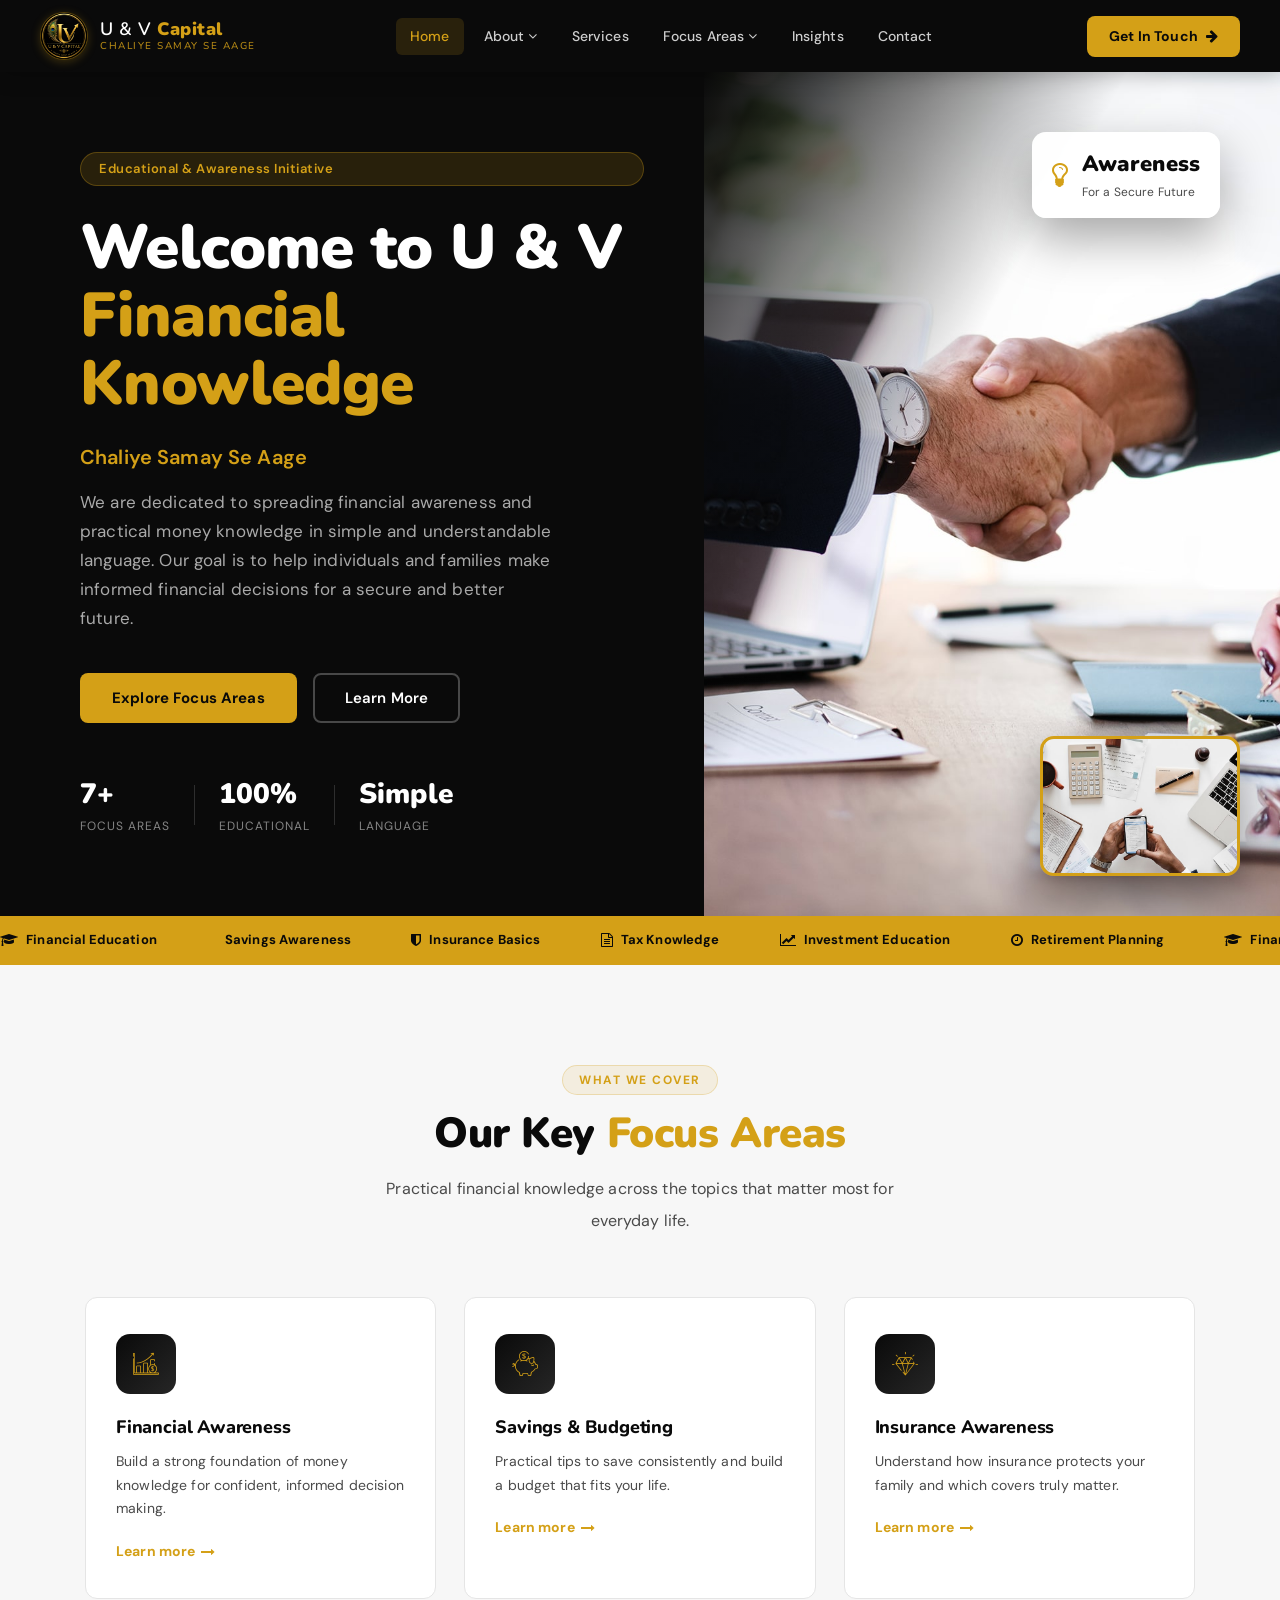
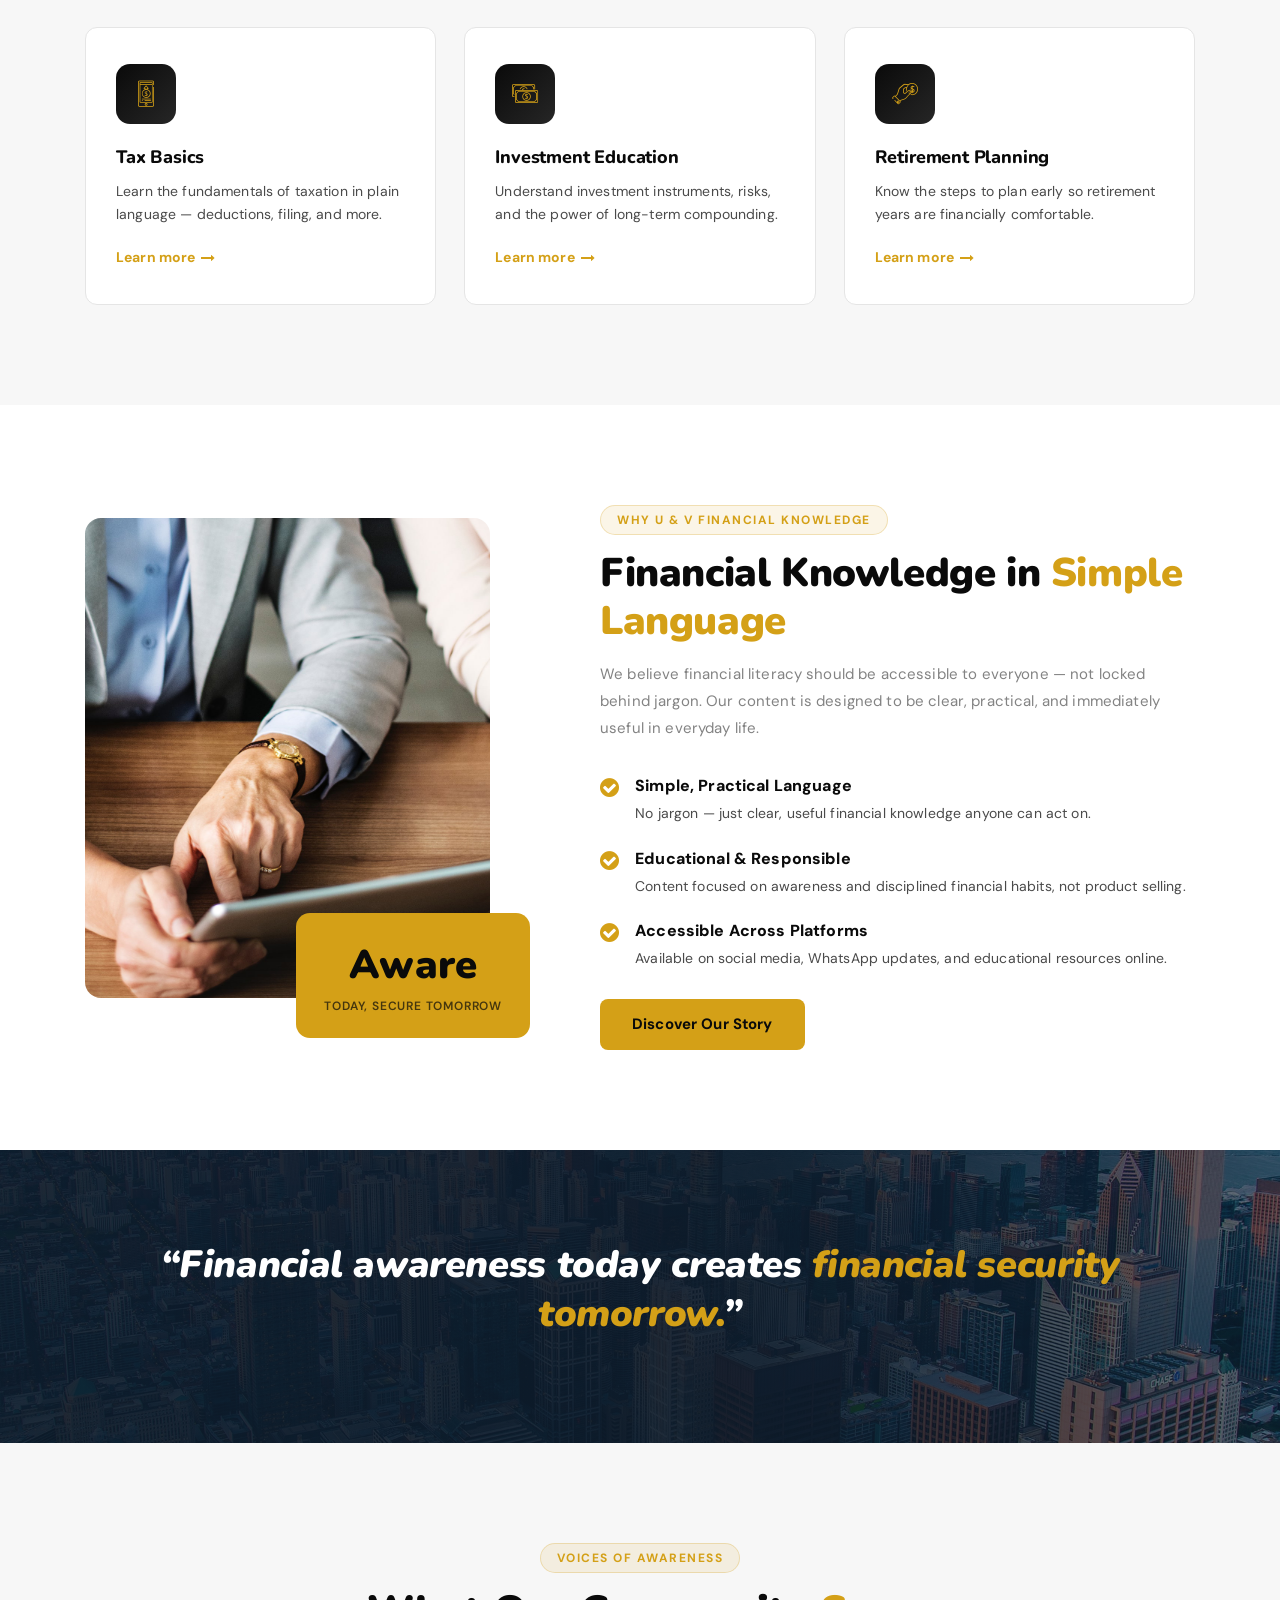
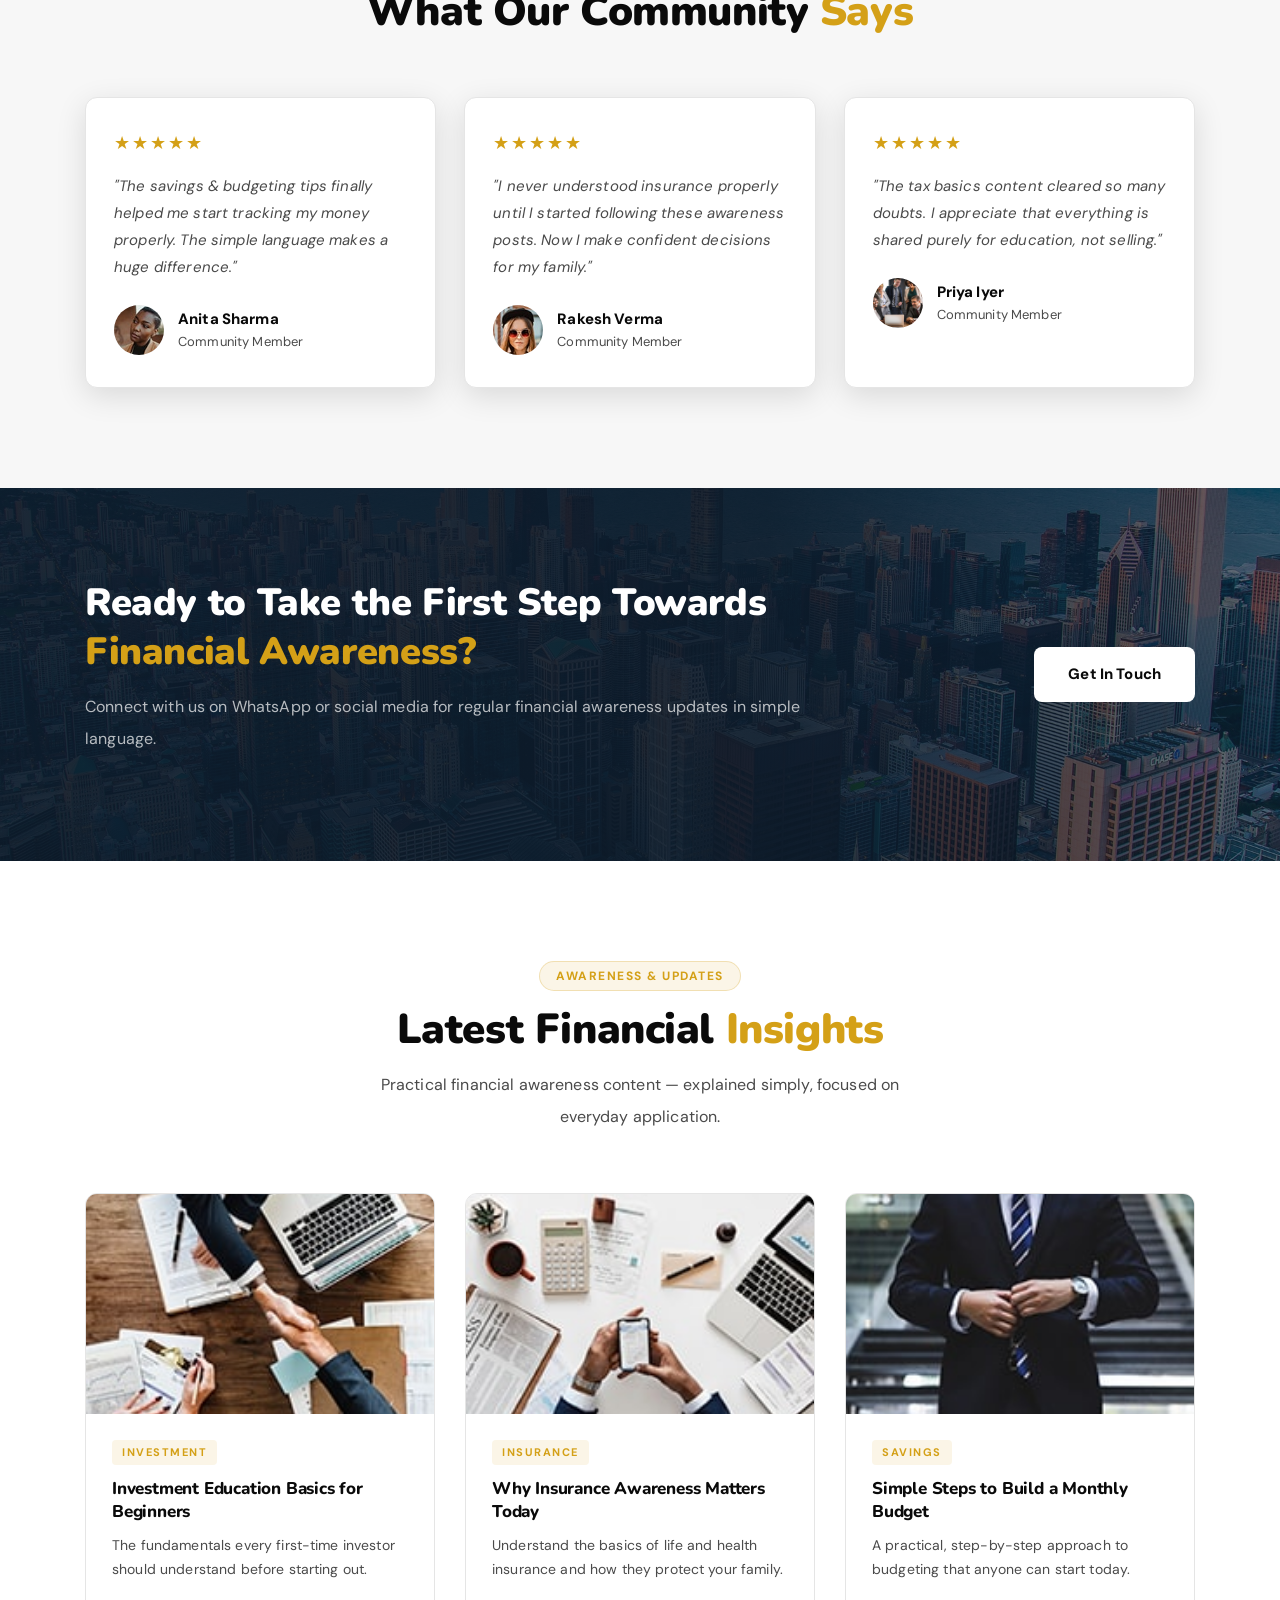
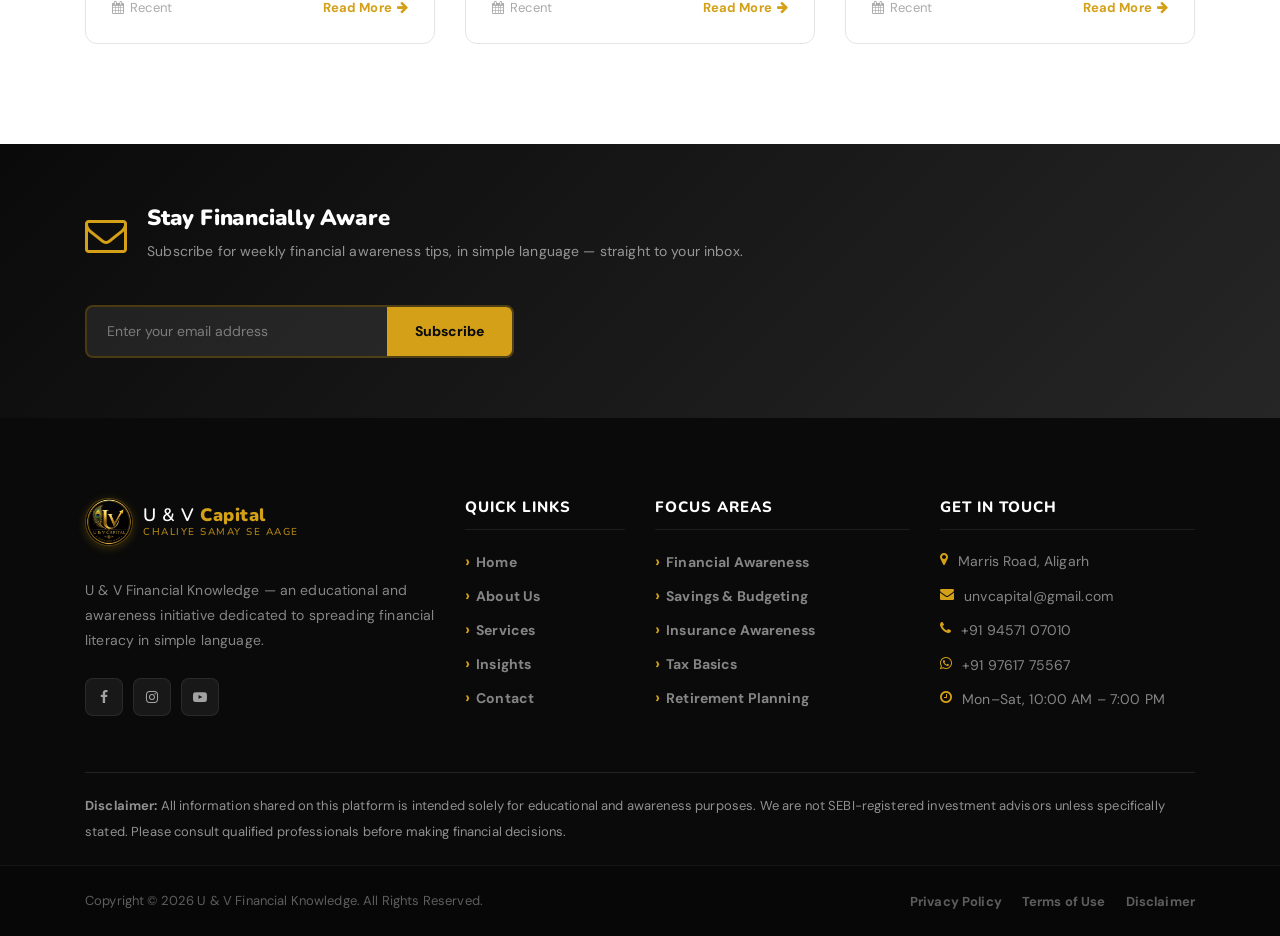
==== commit a14666fc: "OK LOGO" ====
--- a/index.html
+++ b/index.html
@@ -7,6 +7,14 @@
     <meta name="viewport" content="width=device-width, initial-scale=1, shrink-to-fit=no">
     <title>Financial Awareness for Everyone - U &amp; V Financial Knowledge</title>
     <link rel="icon" href="vaultedge/img/core-img/favicon.ico">
+    <link rel="apple-touch-icon" href="vaultedge/img/core-img/logo-uv.png">
+    <meta property="og:type" content="website">
+    <meta property="og:title" content="U &amp; V Capital - Chaliye Samay Se Aage">
+    <meta property="og:description" content="U &amp; V Financial Knowledge - Spreading financial awareness and practical money knowledge in simple language.">
+    <meta property="og:image" content="vaultedge/img/core-img/logo-uv-square.png">
+    <meta name="twitter:card" content="summary_large_image">
+    <meta name="twitter:title" content="U &amp; V Capital - Chaliye Samay Se Aage">
+    <meta name="twitter:image" content="vaultedge/img/core-img/logo-uv-square.png">
     <link rel="stylesheet" href="vaultedge/style.css">
     <link rel="stylesheet" href="vaultedge/css/custom-override.css">
 </head>
@@ -21,8 +29,8 @@
         <div class="container-fluid ve-nav-wrap">
             <div class="ve-logo">
                 <a href="index.html">
-                    <span class="ve-logo-icon">U</span>
-                    <span class="ve-logo-text">U &amp; <strong>V</strong></span>
+                    <span class="ve-logo-icon"><img src="vaultedge/img/core-img/logo-uv.png" alt="U &amp; V Capital"></span>
+                    <span class="ve-logo-text">U &amp; V <strong>Capital</strong><span class="ve-logo-tagline">Chaliye Samay Se Aage</span></span>
                 </a>
             </div>
             <nav class="ve-nav">
@@ -349,8 +357,8 @@
                 <div class="col-12 col-sm-6 col-lg-4 mb-50">
                     <div class="ve-footer-brand">
                         <a href="index.html" class="ve-footer-logo">
-                            <span class="ve-logo-icon">U</span>
-                            <span class="ve-logo-text">U &amp; <strong>V</strong></span>
+                            <span class="ve-logo-icon"><img src="vaultedge/img/core-img/logo-uv.png" alt="U &amp; V Capital"></span>
+                            <span class="ve-logo-text">U &amp; V <strong>Capital</strong><span class="ve-logo-tagline">Chaliye Samay Se Aage</span></span>
                         </a>
                         <p>U &amp; V Financial Knowledge &mdash; an educational and awareness initiative dedicated to spreading financial literacy in simple language.</p>
                         <div class="ve-social">
--- a/vaultedge/css/custom-override.css
+++ b/vaultedge/css/custom-override.css
@@ -49,17 +49,21 @@
   height: 72px;
 }
 /* Logo */
-.ve-logo a { display:flex; align-items:center; gap:10px; text-decoration:none; }
+.ve-logo a { display:flex; align-items:center; gap:12px; text-decoration:none; }
 .ve-logo-icon {
-  width:38px; height:38px;
-  background: var(--ve-gold);
-  color: var(--ve-dark);
-  border-radius: 8px;
+  width:48px; height:48px;
+  background: #000;
+  border-radius: 50%;
   display:flex; align-items:center; justify-content:center;
-  font-family:'Nunito',sans-serif; font-weight:900; font-size:20px;
-}
-.ve-logo-text { font-family:'Nunito',sans-serif; font-size:20px; color:#fff; font-weight:600; }
+  overflow:hidden;
+  box-shadow: 0 2px 10px rgba(212,160,23,0.25);
+  border: 1px solid rgba(212,160,23,0.4);
+  flex-shrink:0;
+}
+.ve-logo-icon img { width:100%; height:100%; object-fit:cover; display:block; }
+.ve-logo-text { font-family:'Nunito',sans-serif; font-size:18px; color:#fff; font-weight:600; line-height:1.1; letter-spacing:0.5px; }
 .ve-logo-text strong { color: var(--ve-gold); font-weight:900; }
+.ve-logo-tagline { display:block; font-size:10px; color:var(--ve-gold); font-weight:500; letter-spacing:1.5px; text-transform:uppercase; margin-top:2px; opacity:0.85; }
 
 /* Nav links */
 .ve-nav ul { list-style:none; margin:0; padding:0; display:flex; gap:6px; }
@@ -415,6 +419,9 @@
   .ve-services-grid, .ve-testi-grid, .ve-counter-grid { grid-template-columns:1fr; }
   .ve-hero-stats { flex-wrap:wrap; gap:16px; }
   .ve-nav-wrap { padding:0 20px; }
+  .ve-logo-icon { width:40px; height:40px; }
+  .ve-logo-text { font-size:15px; }
+  .ve-logo-tagline { font-size:9px; letter-spacing:1px; }
   .ve-footer-bottom-inner { flex-direction:column; text-align:center; }
   .ve-cta-content h2 { font-size:28px; }
   .text-lg-right { text-align:left; margin-top:20px; }
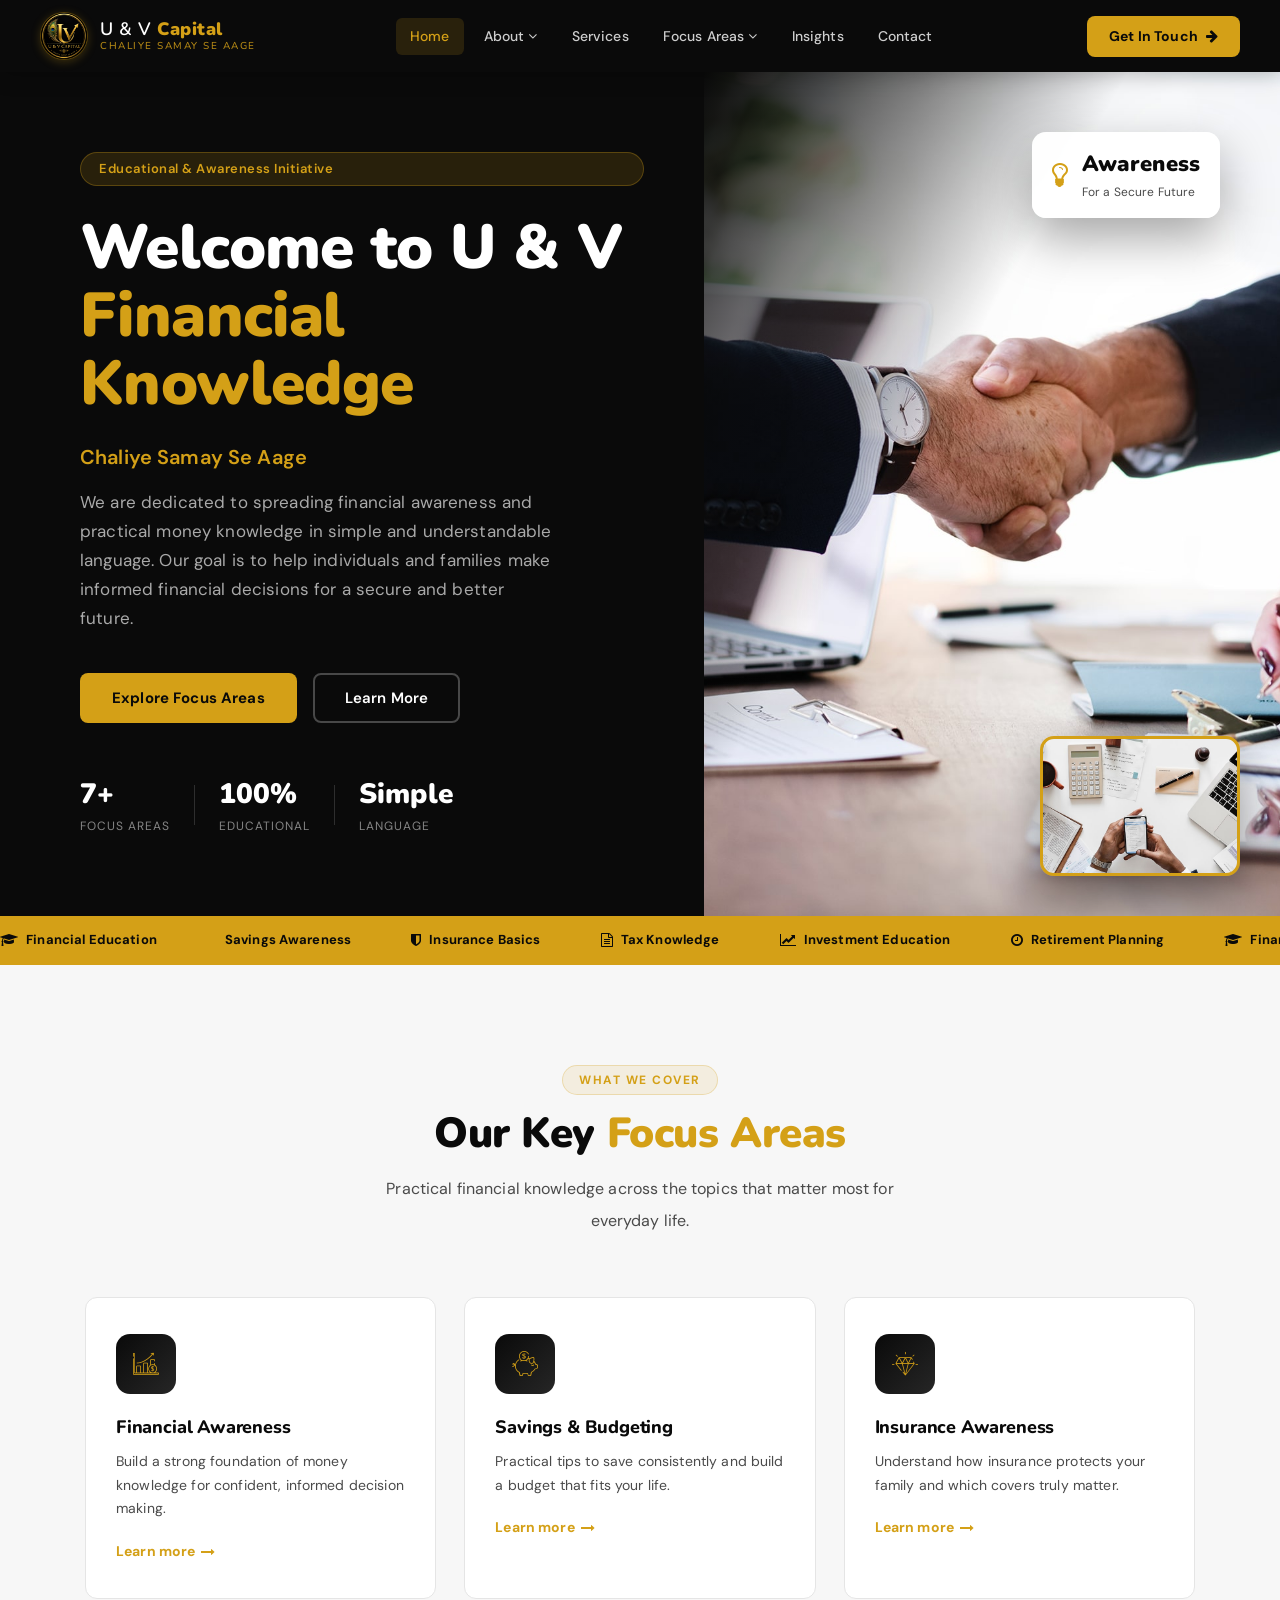
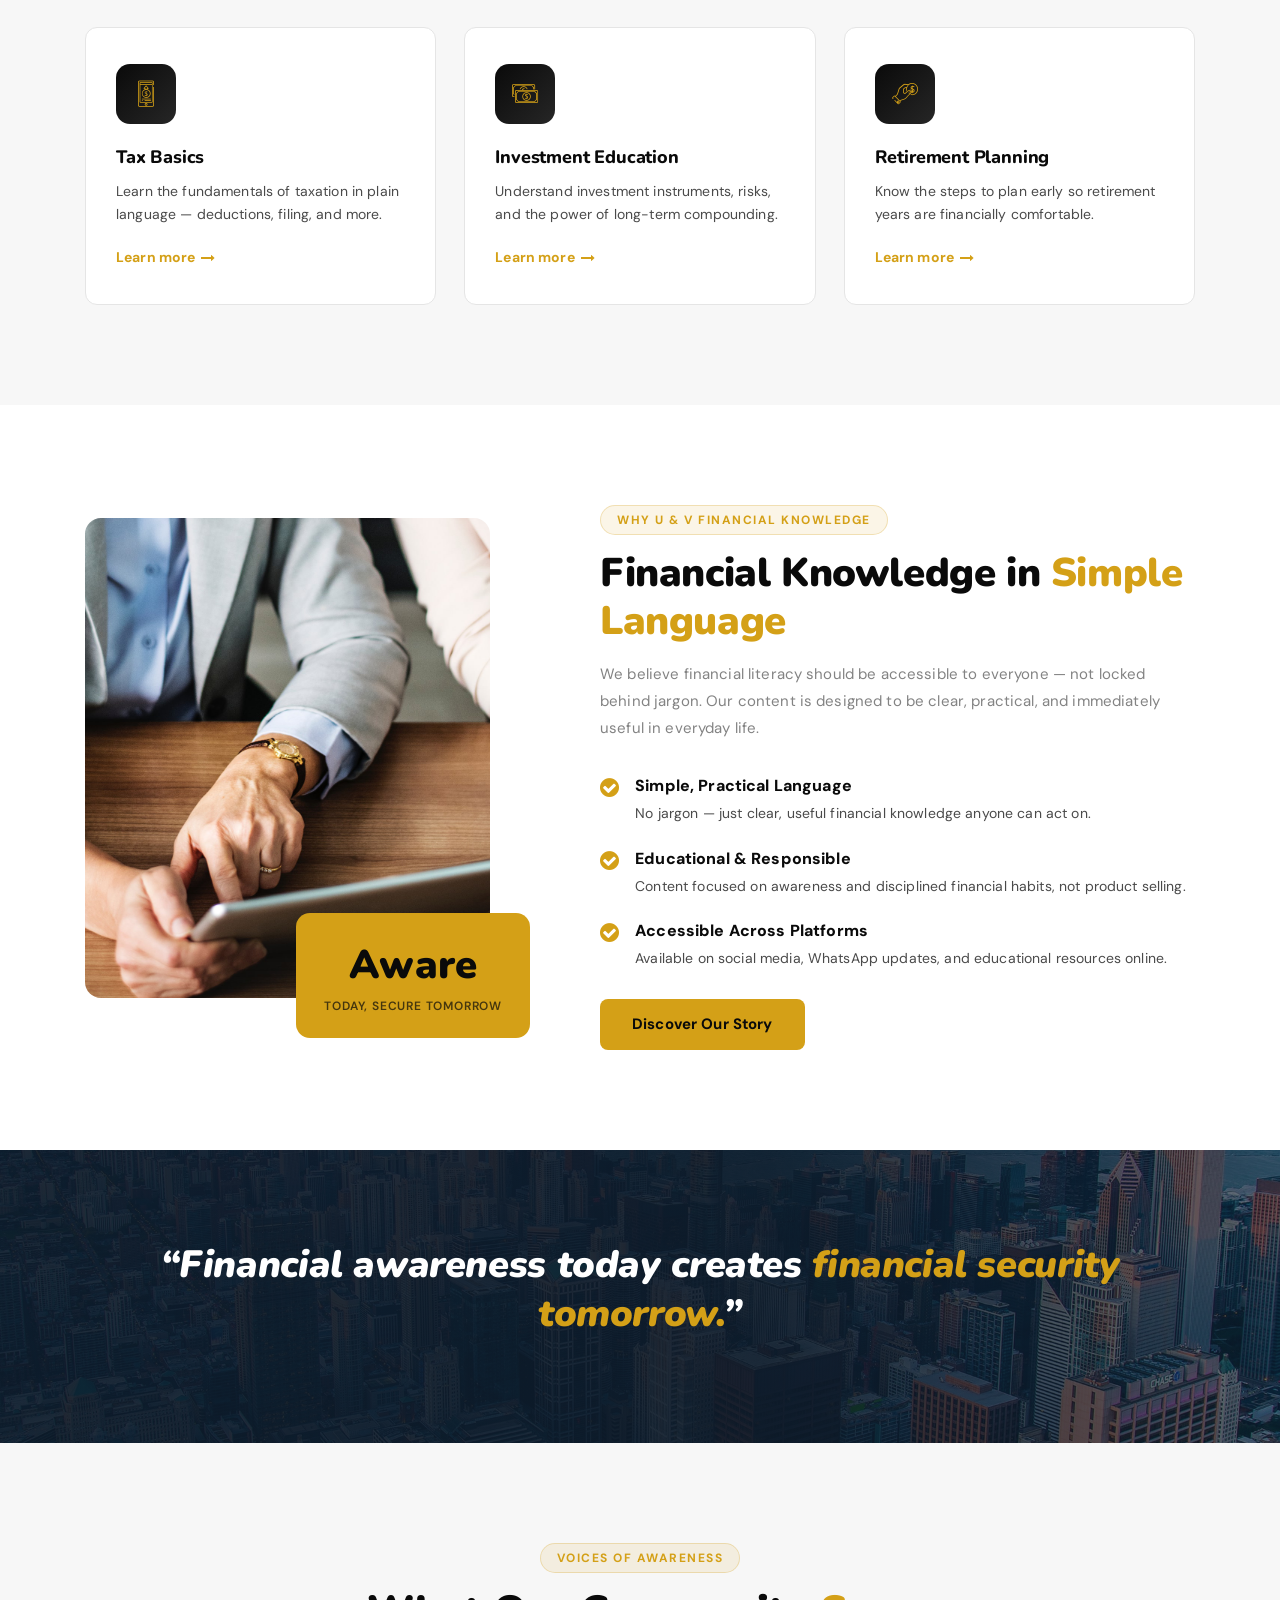
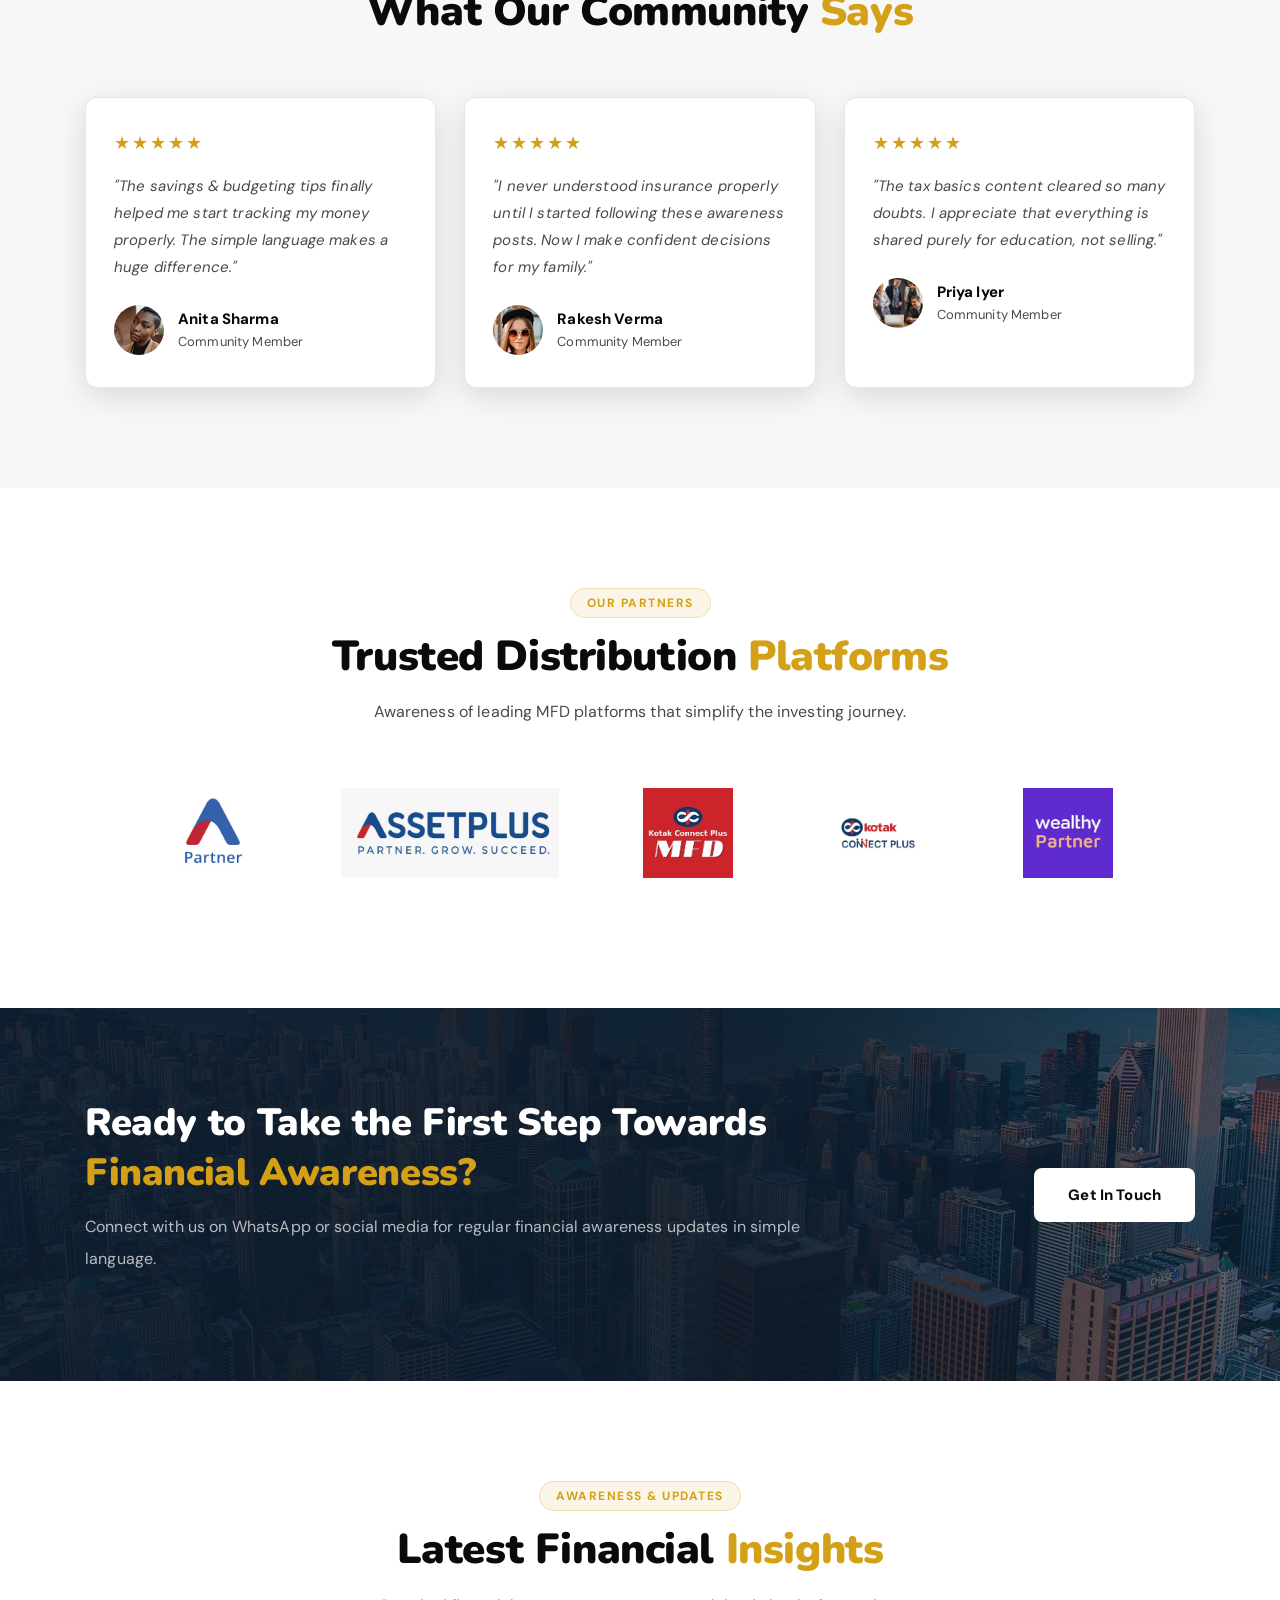
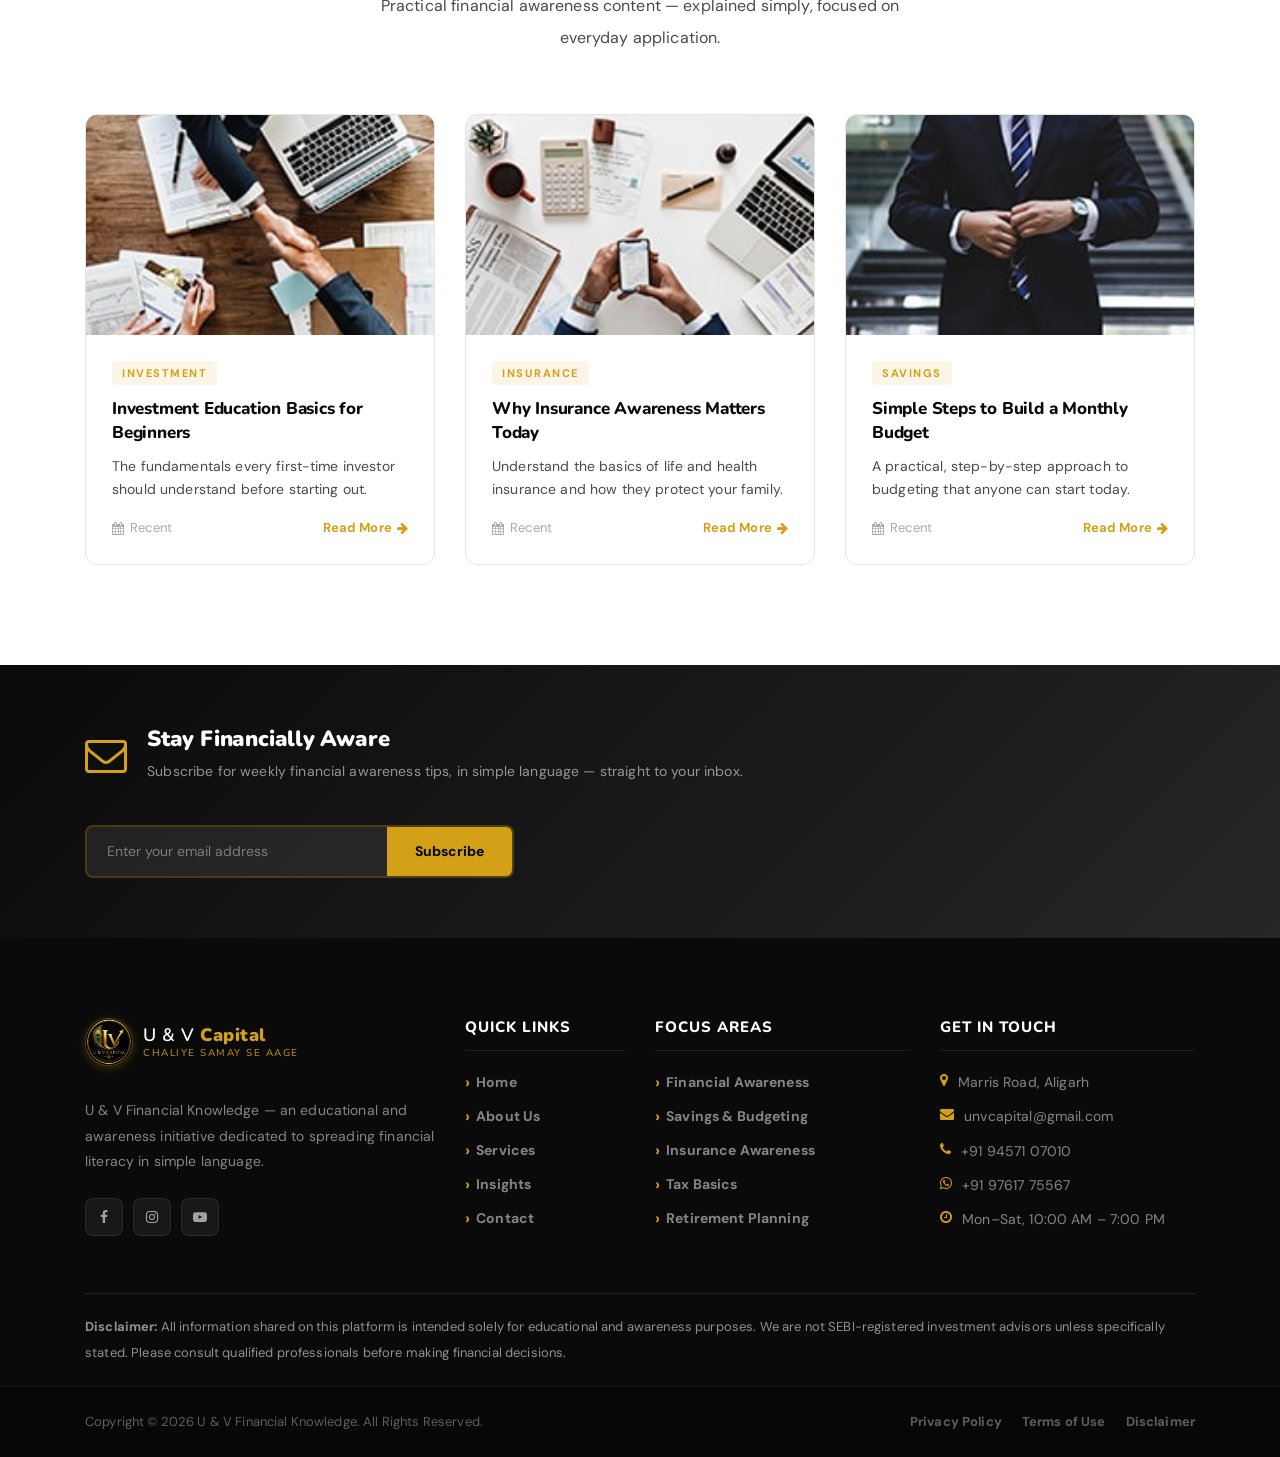
==== commit c85ee8a7: "test" ====
--- a/index.html
+++ b/index.html
@@ -258,6 +258,24 @@
         </div>
     </section>
 
+    <!-- ===== OUR PARTNERS ===== -->
+    <section class="ve-section ve-partners-section">
+        <div class="container">
+            <div class="ve-section-header text-center">
+                <span class="ve-section-tag">Our Partners</span>
+                <h2>Trusted Distribution <span>Platforms</span></h2>
+                <p>Awareness of leading MFD platforms that simplify the investing journey.</p>
+            </div>
+            <div class="row align-items-center justify-content-center text-center ve-partners-row">
+                <div class="col-6 col-md-4 col-lg-2 mb-30"><img src="vaultedge/img/partners/assetplus-partner.jpeg" alt="AssetPlus Partner" style="max-height:90px;width:auto;filter:grayscale(20%);transition:filter .3s;" onmouseover="this.style.filter='none'" onmouseout="this.style.filter='grayscale(20%)'"></div>
+                <div class="col-6 col-md-4 col-lg-3 mb-30"><img src="vaultedge/img/partners/assetplus-banner.jpeg" alt="AssetPlus &mdash; Partner. Grow. Succeed." style="max-height:90px;width:auto;filter:grayscale(20%);transition:filter .3s;" onmouseover="this.style.filter='none'" onmouseout="this.style.filter='grayscale(20%)'"></div>
+                <div class="col-6 col-md-4 col-lg-2 mb-30"><img src="vaultedge/img/partners/kotak-connect-plus-mfd.jpeg" alt="Kotak Connect Plus MFD" style="max-height:90px;width:auto;filter:grayscale(20%);transition:filter .3s;" onmouseover="this.style.filter='none'" onmouseout="this.style.filter='grayscale(20%)'"></div>
+                <div class="col-6 col-md-4 col-lg-2 mb-30"><img src="vaultedge/img/partners/kotak-connect-plus.jpeg" alt="Kotak Connect Plus" style="max-height:90px;width:auto;filter:grayscale(20%);transition:filter .3s;" onmouseover="this.style.filter='none'" onmouseout="this.style.filter='grayscale(20%)'"></div>
+                <div class="col-6 col-md-4 col-lg-2 mb-30"><img src="vaultedge/img/partners/wealthy-partner.jpeg" alt="Wealthy Partner" style="max-height:90px;width:auto;filter:grayscale(20%);transition:filter .3s;" onmouseover="this.style.filter='none'" onmouseout="this.style.filter='grayscale(20%)'"></div>
+            </div>
+        </div>
+    </section>
+
     <!-- ===== CTA BANNER ===== -->
     <section class="ve-cta-banner bg-img" style="background-image:url(vaultedge/img/bg-img/6.jpg);">
         <div class="ve-cta-overlay"></div>
--- a/vaultedge/css/custom-override.css
+++ b/vaultedge/css/custom-override.css
@@ -708,6 +708,10 @@
 
 /* Team Cards */
 .ve-team-section { background:var(--ve-light); }
+.ve-team-section .ve-mvv-card { background:#fff; border:1px solid var(--ve-border); }
+.ve-team-section .ve-mvv-card:hover { background:#fff; border-color:var(--ve-gold); transform:translateY(-4px); box-shadow:var(--ve-shadow); }
+.ve-team-section .ve-mvv-card h4 { color:var(--ve-dark); }
+.ve-team-section .ve-mvv-card p { color:var(--ve-text); }
 .ve-team-card { background:#fff; border-radius:var(--ve-radius); overflow:hidden; border:1px solid var(--ve-border); transition:var(--ve-trans); margin-bottom:28px; }
 .ve-team-card:hover { transform:translateY(-5px); box-shadow:var(--ve-shadow); }
 .ve-team-img { height:260px; background-size:cover; background-position:center top; }
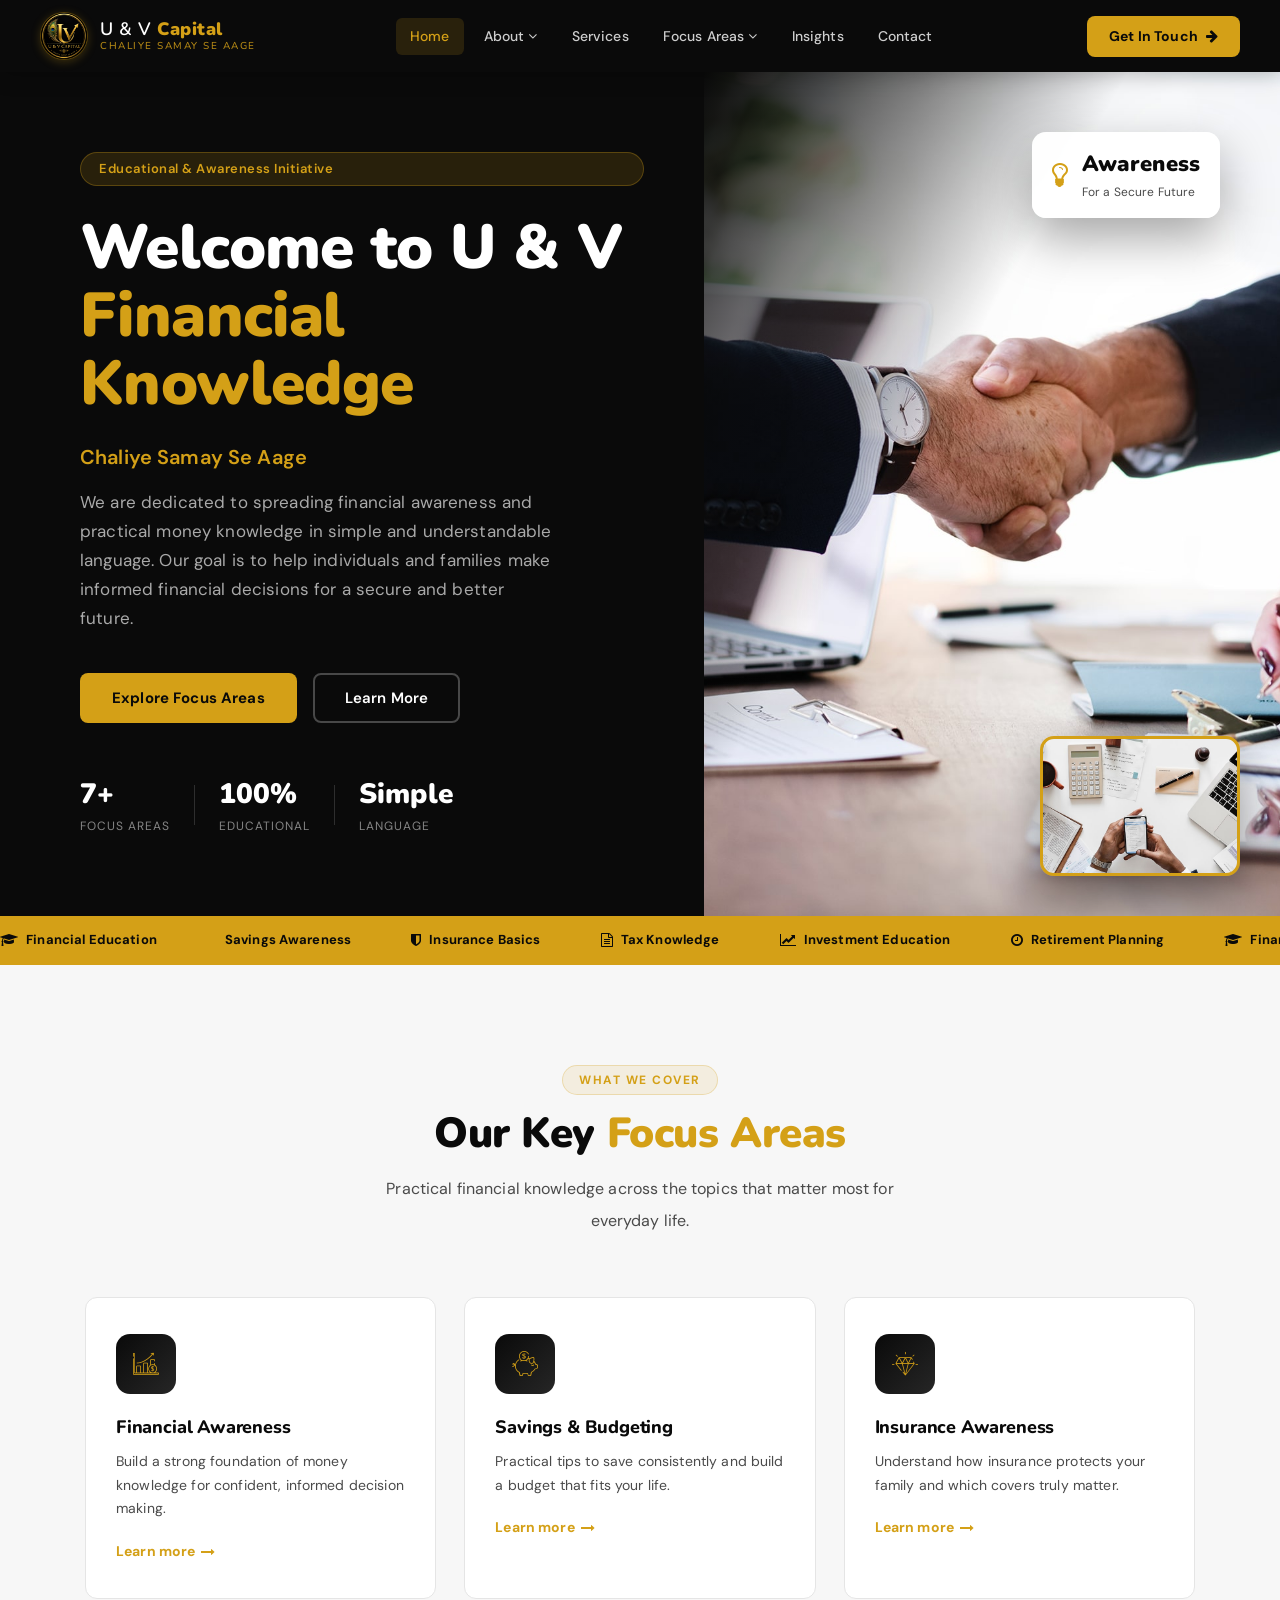
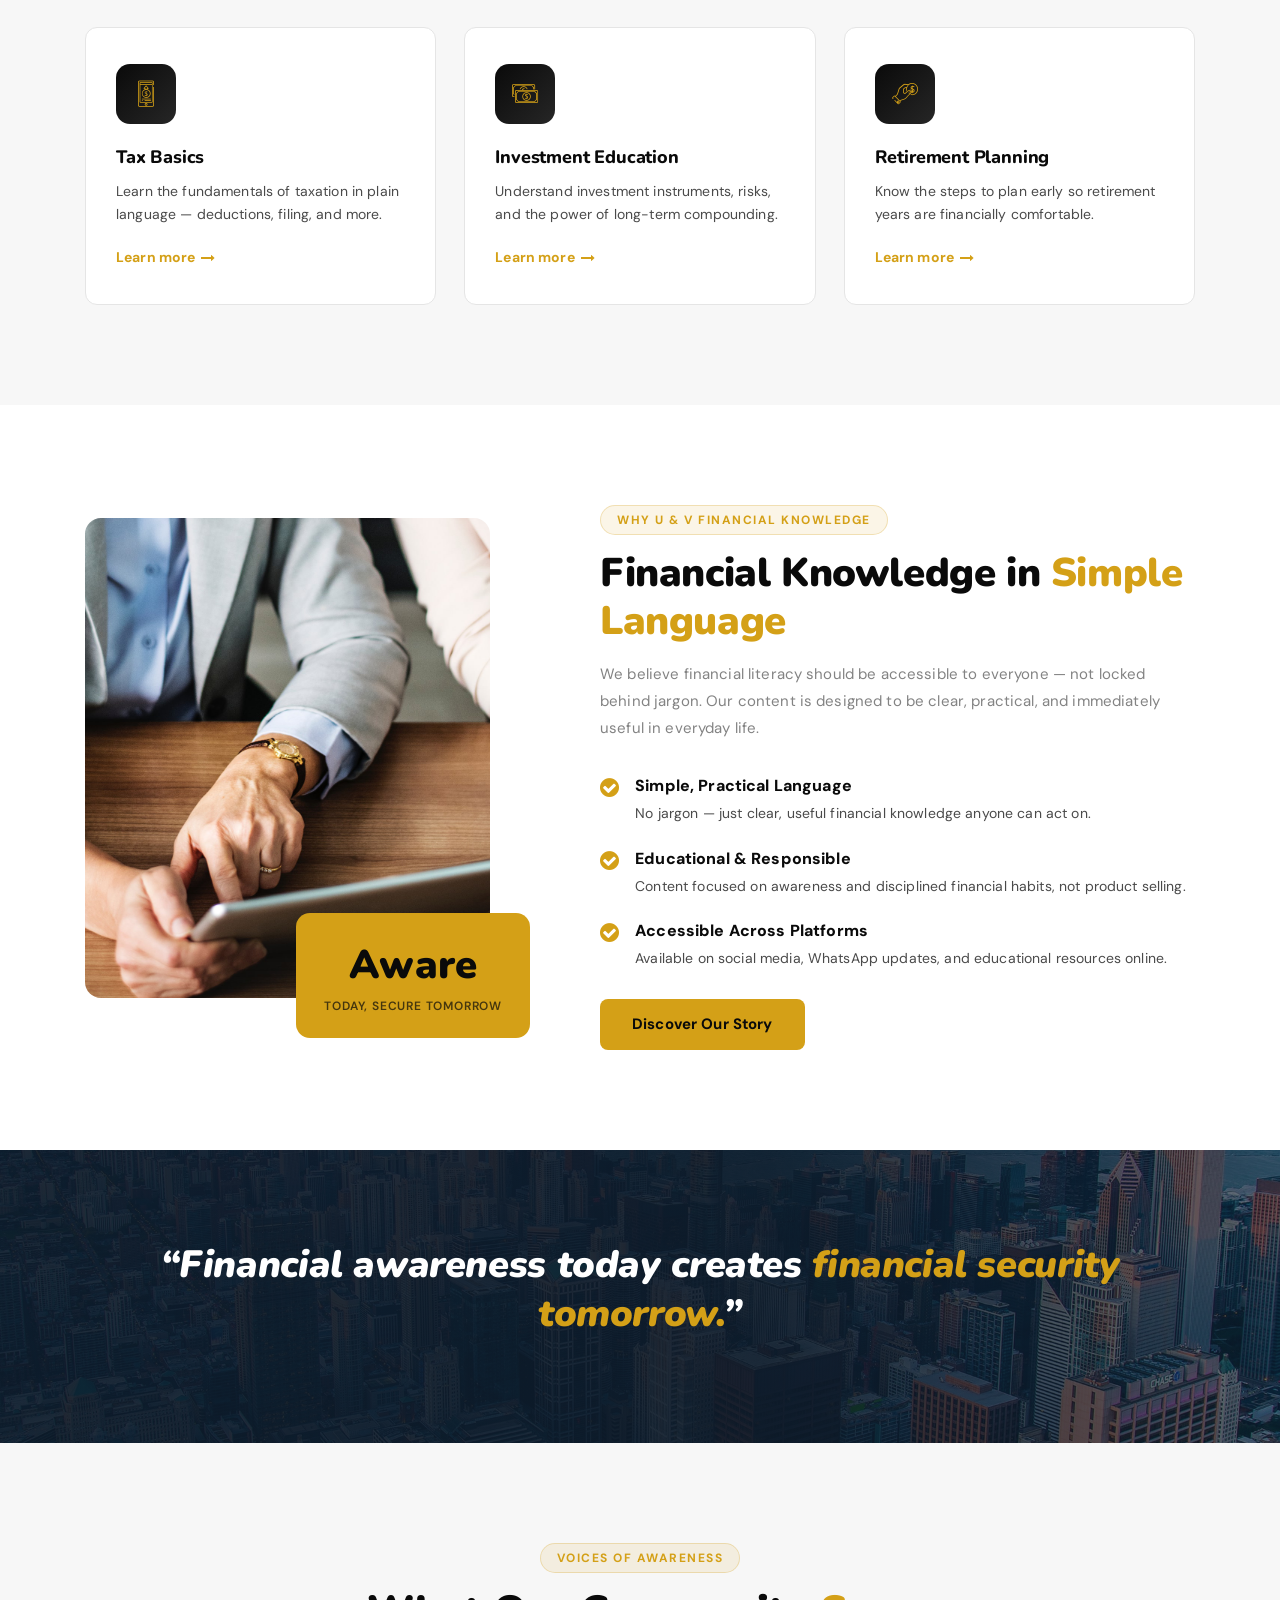
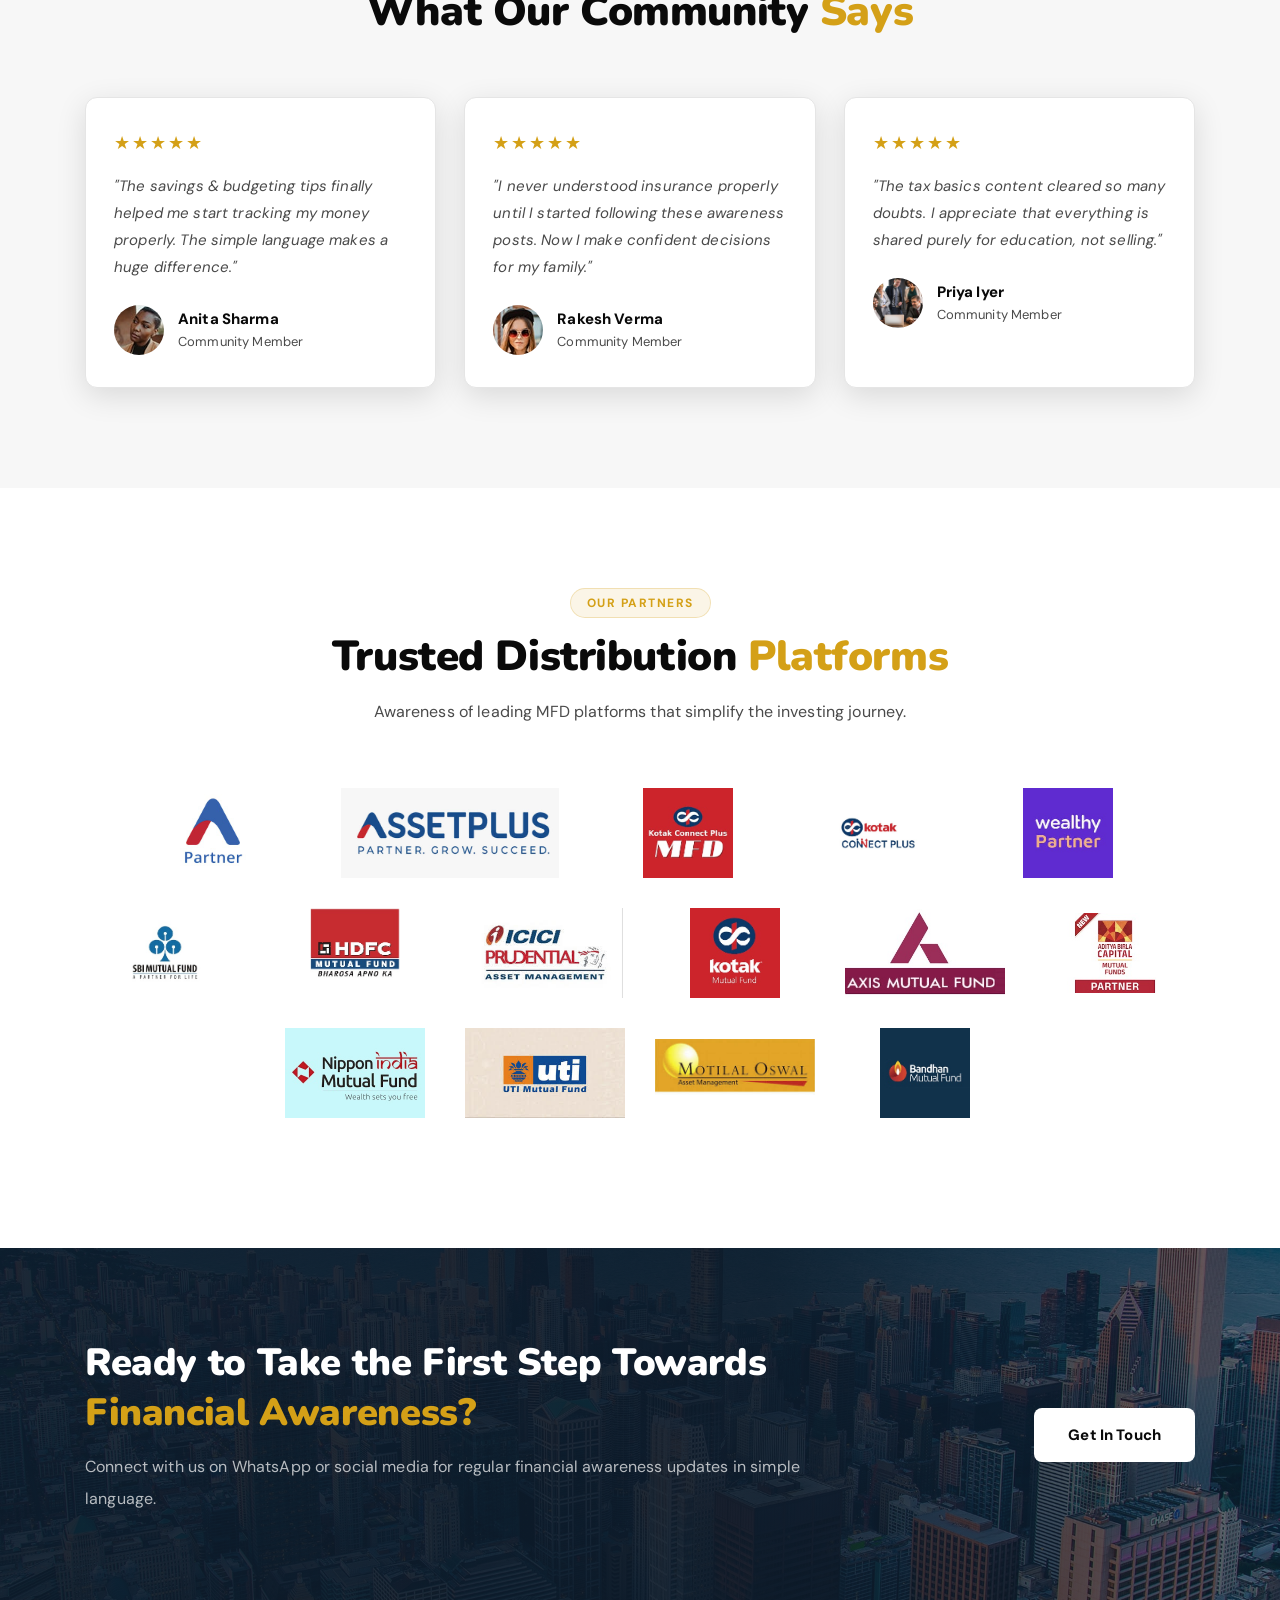
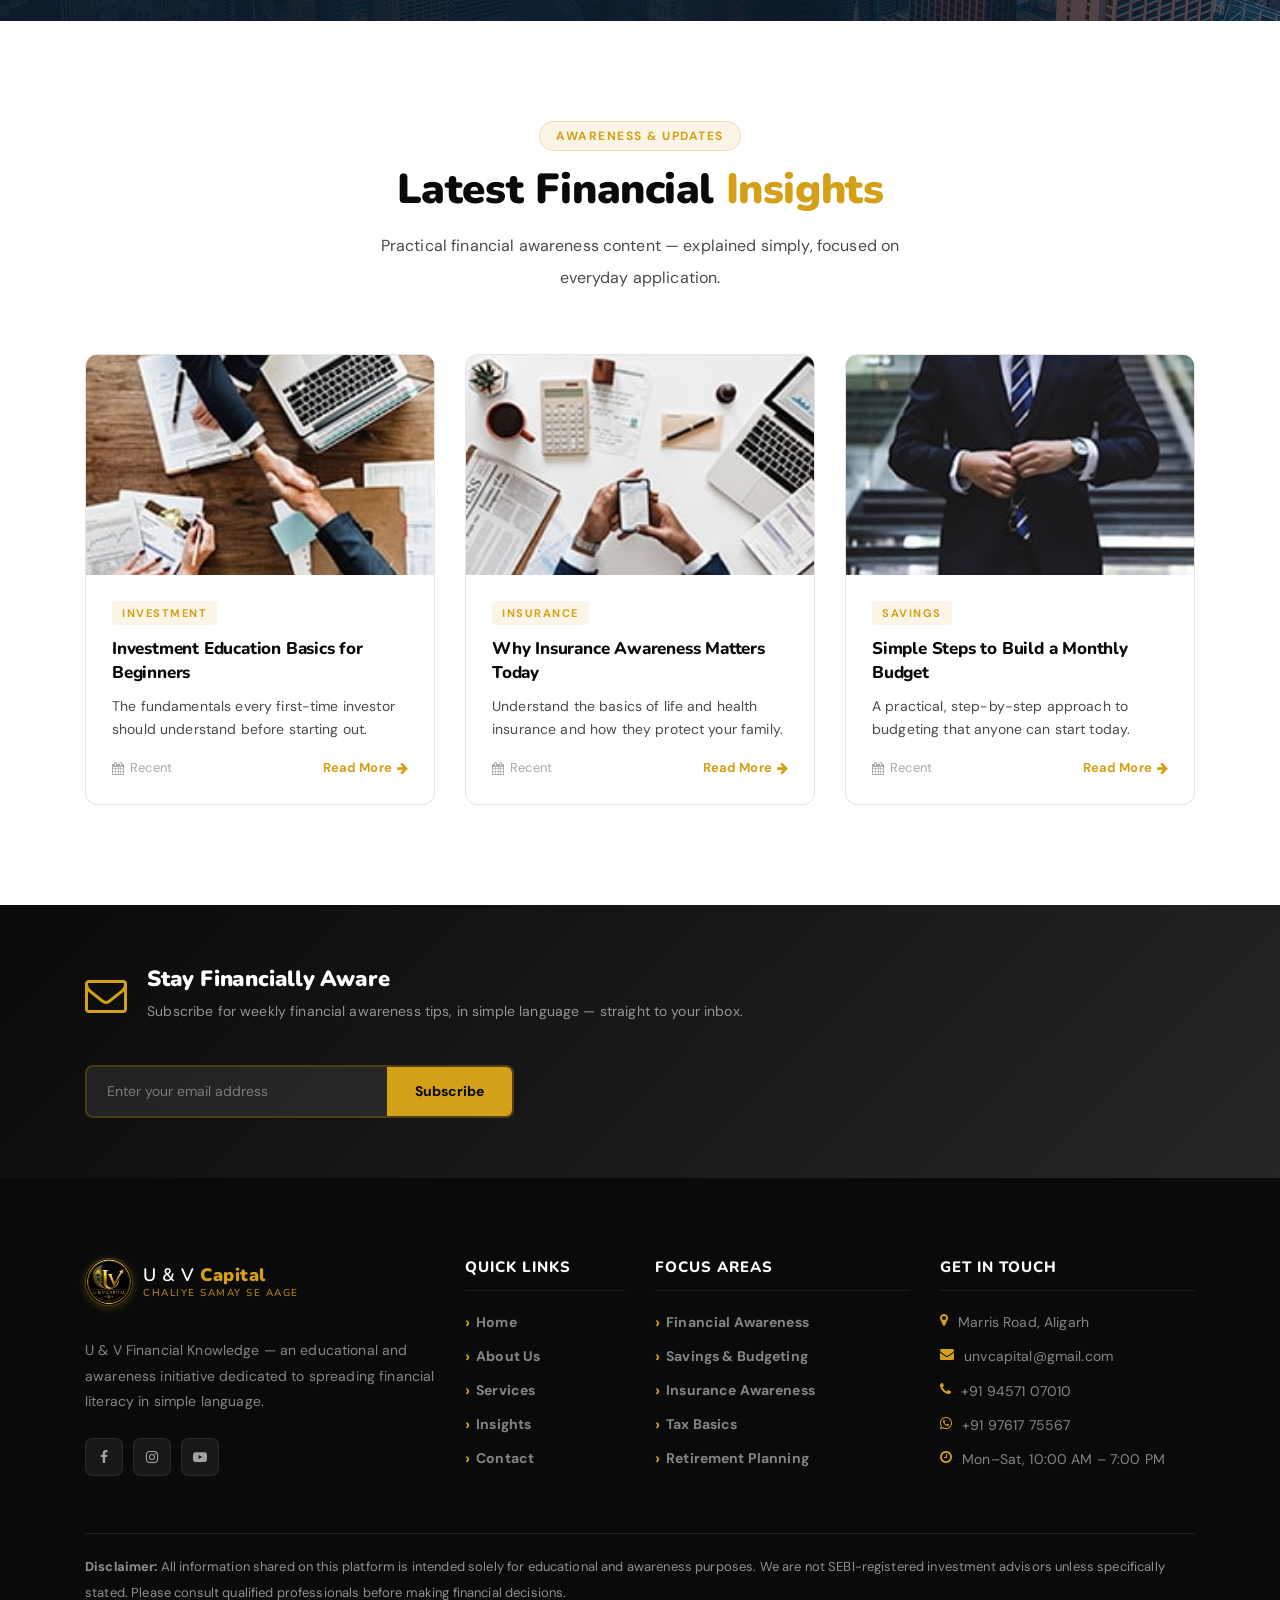
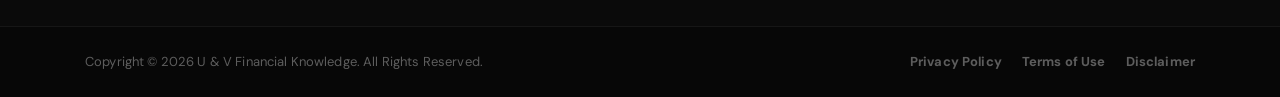
==== commit f6cbff1c: "imgg" ====
--- a/index.html
+++ b/index.html
@@ -272,6 +272,16 @@
                 <div class="col-6 col-md-4 col-lg-2 mb-30"><img src="vaultedge/img/partners/kotak-connect-plus-mfd.jpeg" alt="Kotak Connect Plus MFD" style="max-height:90px;width:auto;filter:grayscale(20%);transition:filter .3s;" onmouseover="this.style.filter='none'" onmouseout="this.style.filter='grayscale(20%)'"></div>
                 <div class="col-6 col-md-4 col-lg-2 mb-30"><img src="vaultedge/img/partners/kotak-connect-plus.jpeg" alt="Kotak Connect Plus" style="max-height:90px;width:auto;filter:grayscale(20%);transition:filter .3s;" onmouseover="this.style.filter='none'" onmouseout="this.style.filter='grayscale(20%)'"></div>
                 <div class="col-6 col-md-4 col-lg-2 mb-30"><img src="vaultedge/img/partners/wealthy-partner.jpeg" alt="Wealthy Partner" style="max-height:90px;width:auto;filter:grayscale(20%);transition:filter .3s;" onmouseover="this.style.filter='none'" onmouseout="this.style.filter='grayscale(20%)'"></div>
+                <div class="col-6 col-md-4 col-lg-2 mb-30"><img src="vaultedge/img/partners/sbi-mutual-fund.jpeg" alt="SBI Mutual Fund" style="max-height:90px;width:auto;filter:grayscale(20%);transition:filter .3s;" onmouseover="this.style.filter='none'" onmouseout="this.style.filter='grayscale(20%)'"></div>
+                <div class="col-6 col-md-4 col-lg-2 mb-30"><img src="vaultedge/img/partners/hdfc-mutual-fund.jpeg" alt="HDFC Mutual Fund" style="max-height:90px;width:auto;filter:grayscale(20%);transition:filter .3s;" onmouseover="this.style.filter='none'" onmouseout="this.style.filter='grayscale(20%)'"></div>
+                <div class="col-6 col-md-4 col-lg-2 mb-30"><img src="vaultedge/img/partners/icici-prudential-amc.jpeg" alt="ICICI Prudential Asset Management" style="max-height:90px;width:auto;filter:grayscale(20%);transition:filter .3s;" onmouseover="this.style.filter='none'" onmouseout="this.style.filter='grayscale(20%)'"></div>
+                <div class="col-6 col-md-4 col-lg-2 mb-30"><img src="vaultedge/img/partners/kotak-mutual-fund.jpeg" alt="Kotak Mutual Fund" style="max-height:90px;width:auto;filter:grayscale(20%);transition:filter .3s;" onmouseover="this.style.filter='none'" onmouseout="this.style.filter='grayscale(20%)'"></div>
+                <div class="col-6 col-md-4 col-lg-2 mb-30"><img src="vaultedge/img/partners/axis-mutual-fund.jpeg" alt="Axis Mutual Fund" style="max-height:90px;width:auto;filter:grayscale(20%);transition:filter .3s;" onmouseover="this.style.filter='none'" onmouseout="this.style.filter='grayscale(20%)'"></div>
+                <div class="col-6 col-md-4 col-lg-2 mb-30"><img src="vaultedge/img/partners/aditya-birla-capital-mf.jpeg" alt="Aditya Birla Capital Mutual Funds" style="max-height:90px;width:auto;filter:grayscale(20%);transition:filter .3s;" onmouseover="this.style.filter='none'" onmouseout="this.style.filter='grayscale(20%)'"></div>
+                <div class="col-6 col-md-4 col-lg-2 mb-30"><img src="vaultedge/img/partners/nippon-india-mutual-fund.jpeg" alt="Nippon India Mutual Fund" style="max-height:90px;width:auto;filter:grayscale(20%);transition:filter .3s;" onmouseover="this.style.filter='none'" onmouseout="this.style.filter='grayscale(20%)'"></div>
+                <div class="col-6 col-md-4 col-lg-2 mb-30"><img src="vaultedge/img/partners/uti-mutual-fund.jpeg" alt="UTI Mutual Fund" style="max-height:90px;width:auto;filter:grayscale(20%);transition:filter .3s;" onmouseover="this.style.filter='none'" onmouseout="this.style.filter='grayscale(20%)'"></div>
+                <div class="col-6 col-md-4 col-lg-2 mb-30"><img src="vaultedge/img/partners/motilal-oswal-amc.jpeg" alt="Motilal Oswal Asset Management" style="max-height:90px;width:auto;filter:grayscale(20%);transition:filter .3s;" onmouseover="this.style.filter='none'" onmouseout="this.style.filter='grayscale(20%)'"></div>
+                <div class="col-6 col-md-4 col-lg-2 mb-30"><img src="vaultedge/img/partners/bandhan-mutual-fund.jpeg" alt="Bandhan Mutual Fund" style="max-height:90px;width:auto;filter:grayscale(20%);transition:filter .3s;" onmouseover="this.style.filter='none'" onmouseout="this.style.filter='grayscale(20%)'"></div>
             </div>
         </div>
     </section>
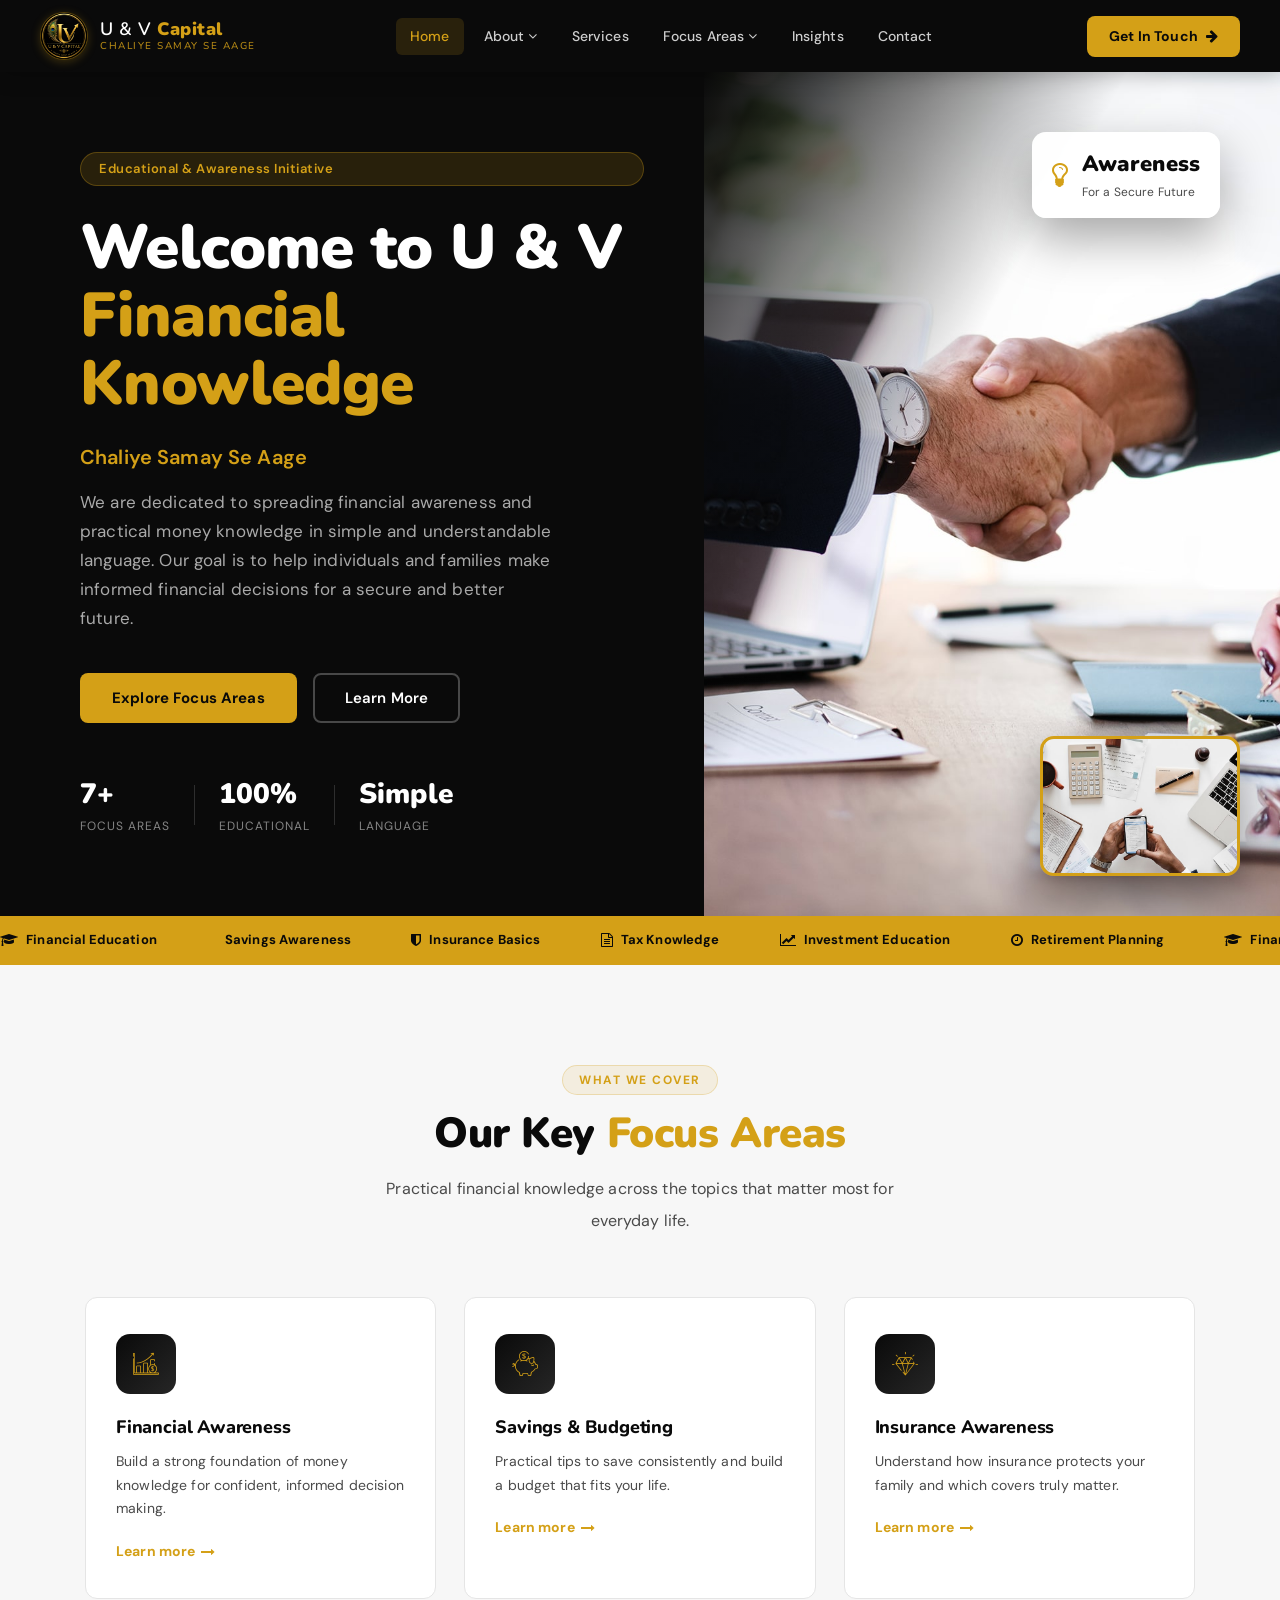
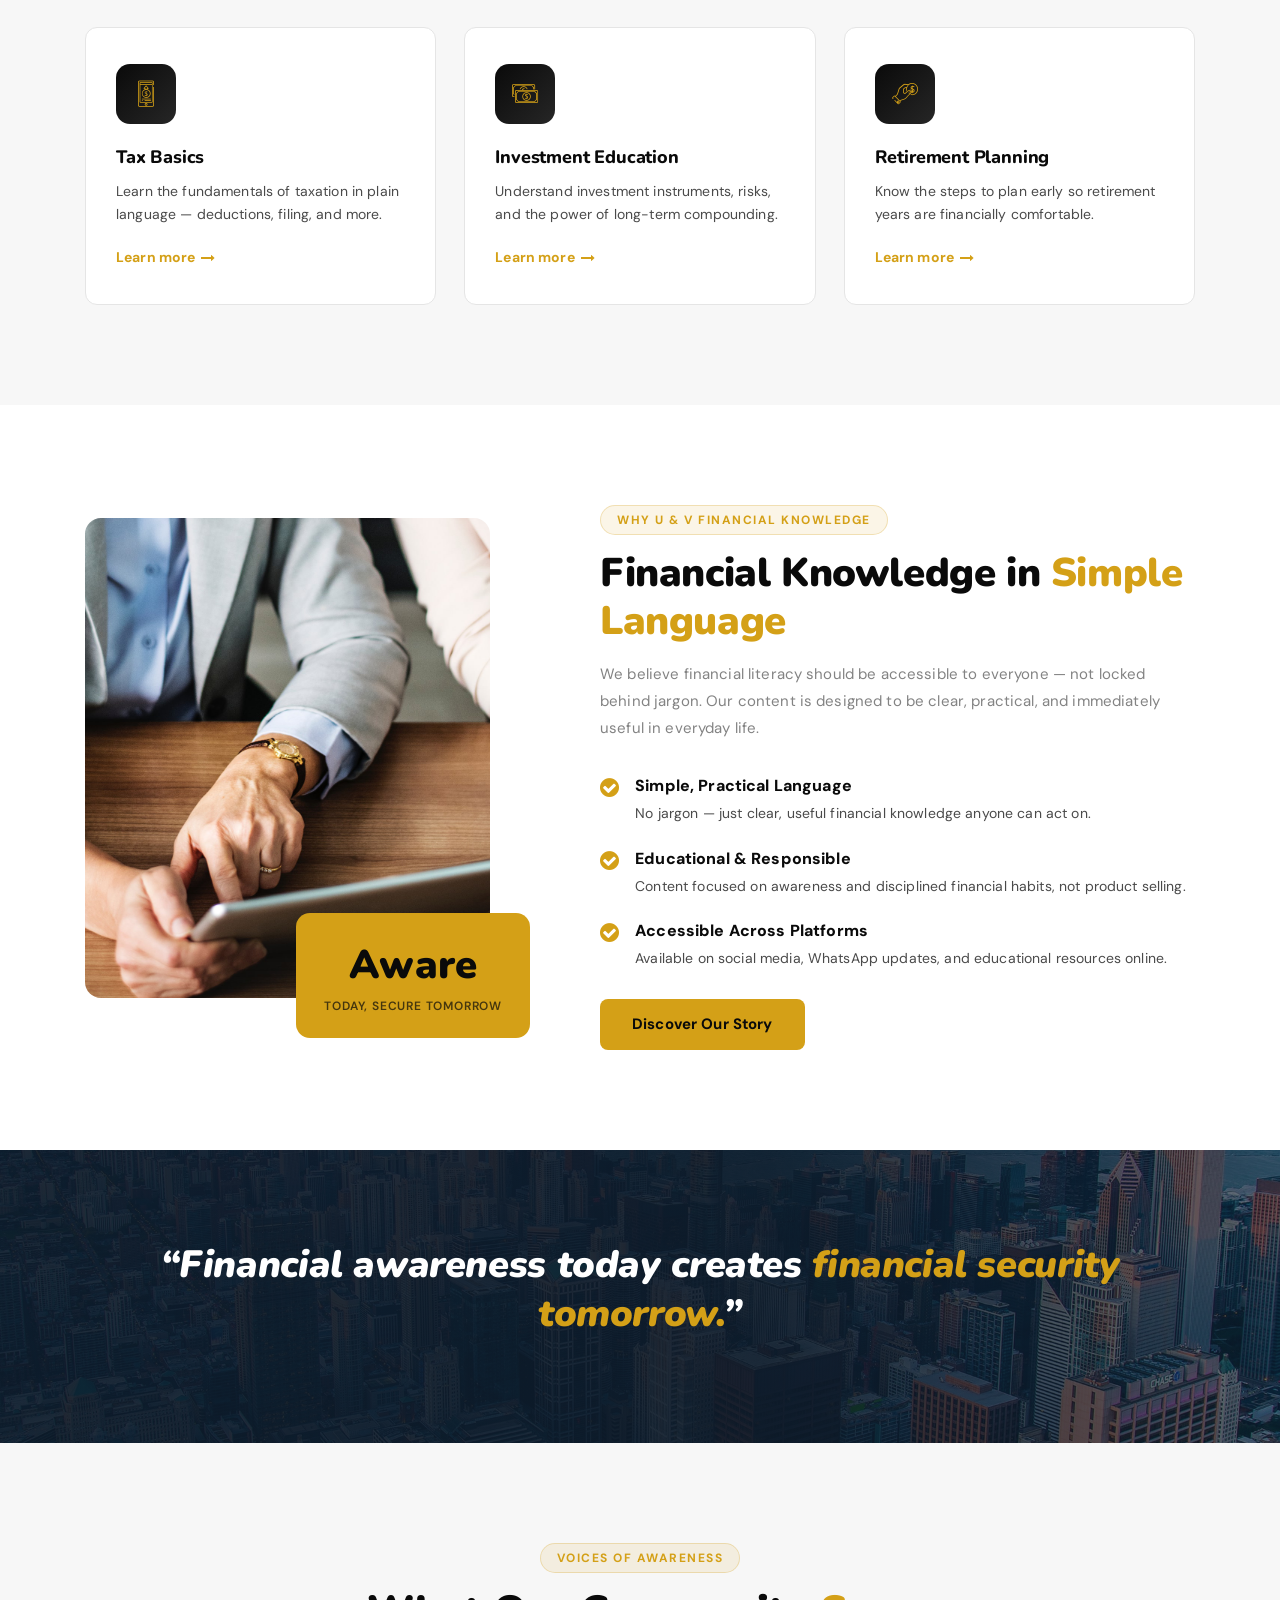
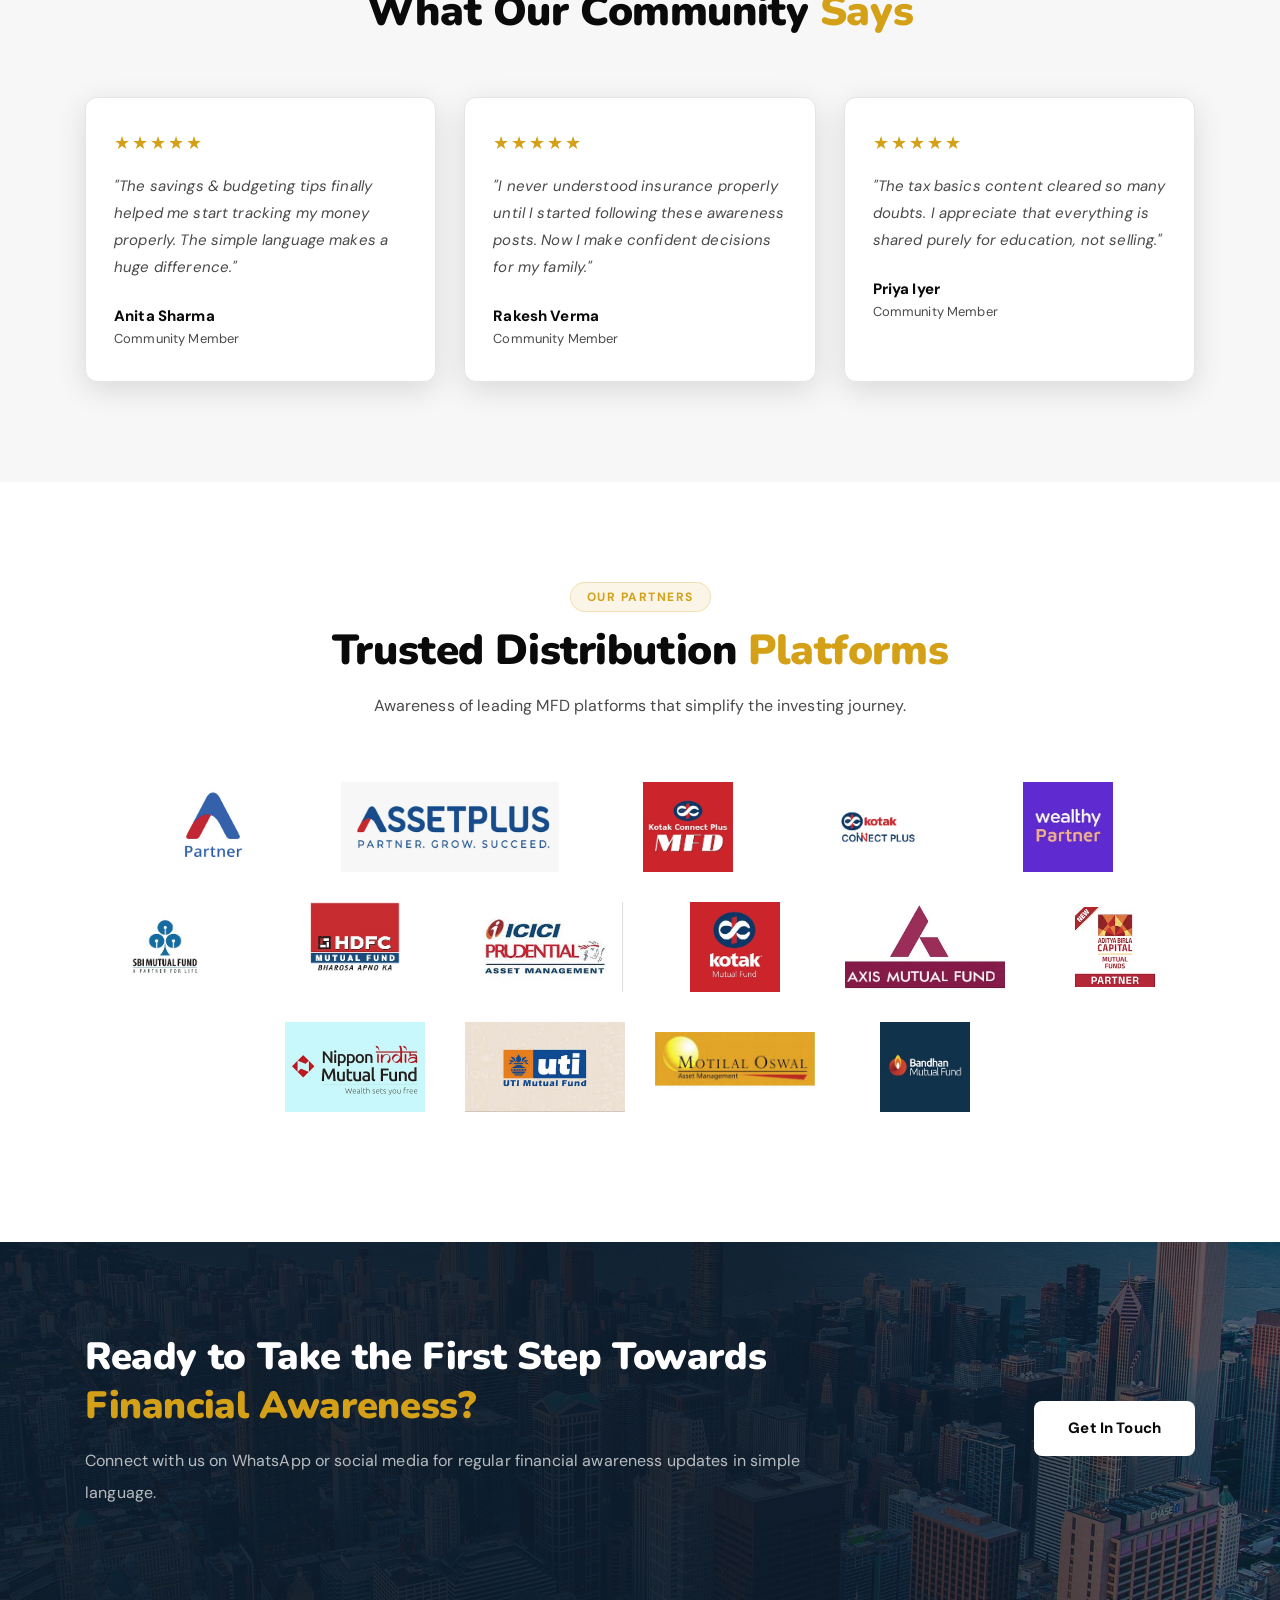
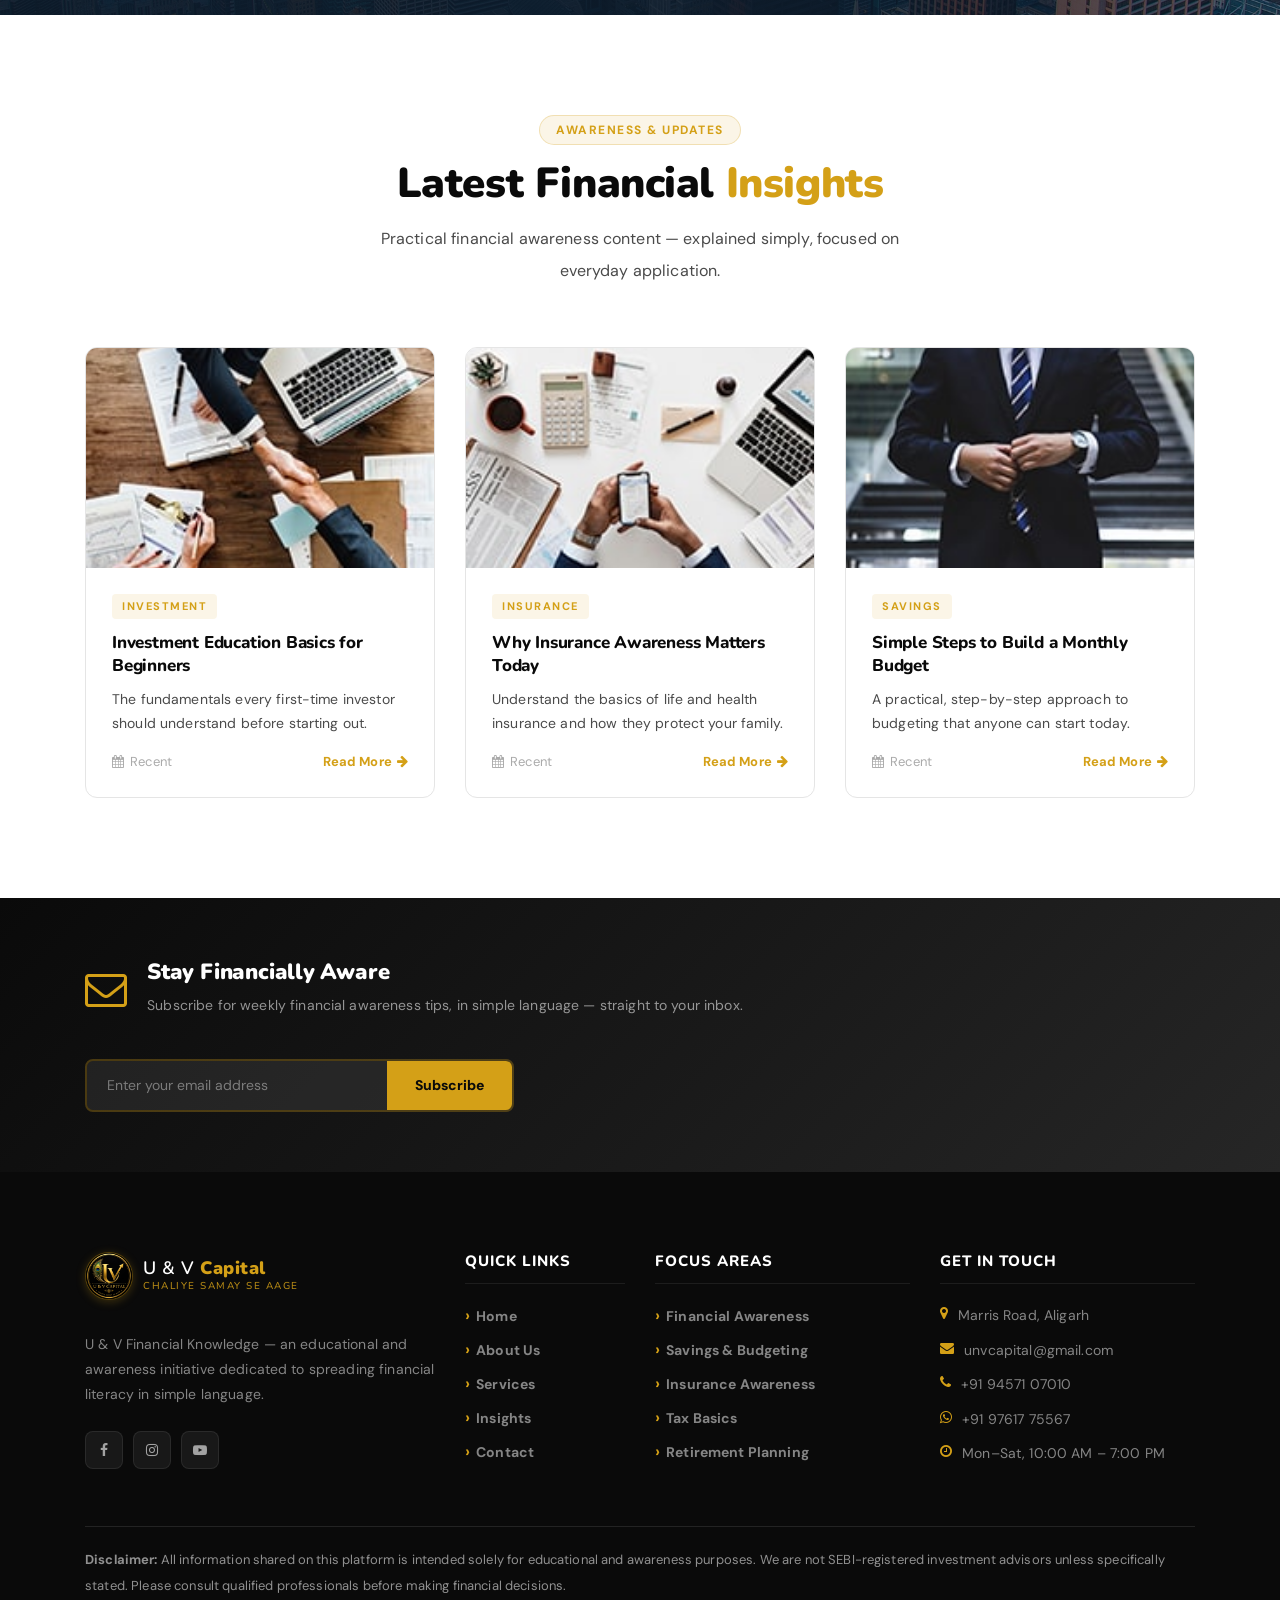
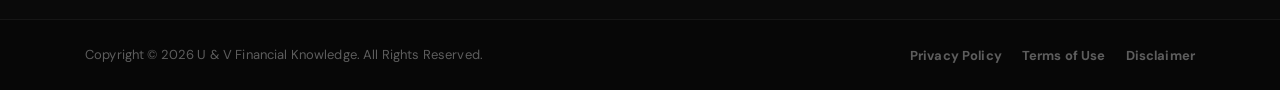
==== commit e72d3d83: "remove avtr" ====
--- a/index.html
+++ b/index.html
@@ -234,7 +234,6 @@
                     <div class="ve-testi-stars">&#9733;&#9733;&#9733;&#9733;&#9733;</div>
                     <p>"The savings &amp; budgeting tips finally helped me start tracking my money properly. The simple language makes a huge difference."</p>
                     <div class="ve-testi-author">
-                        <div class="ve-testi-avatar bg-img" style="background-image:url(vaultedge/img/bg-img/32.jpg);"></div>
                         <div><strong>Anita Sharma</strong><span>Community Member</span></div>
                     </div>
                 </div>
@@ -242,7 +241,6 @@
                     <div class="ve-testi-stars">&#9733;&#9733;&#9733;&#9733;&#9733;</div>
                     <p>"I never understood insurance properly until I started following these awareness posts. Now I make confident decisions for my family."</p>
                     <div class="ve-testi-author">
-                        <div class="ve-testi-avatar bg-img" style="background-image:url(vaultedge/img/bg-img/33.jpg);"></div>
                         <div><strong>Rakesh Verma</strong><span>Community Member</span></div>
                     </div>
                 </div>
@@ -250,7 +248,6 @@
                     <div class="ve-testi-stars">&#9733;&#9733;&#9733;&#9733;&#9733;</div>
                     <p>"The tax basics content cleared so many doubts. I appreciate that everything is shared purely for education, not selling."</p>
                     <div class="ve-testi-author">
-                        <div class="ve-testi-avatar bg-img" style="background-image:url(vaultedge/img/bg-img/14.jpg);"></div>
                         <div><strong>Priya Iyer</strong><span>Community Member</span></div>
                     </div>
                 </div>
